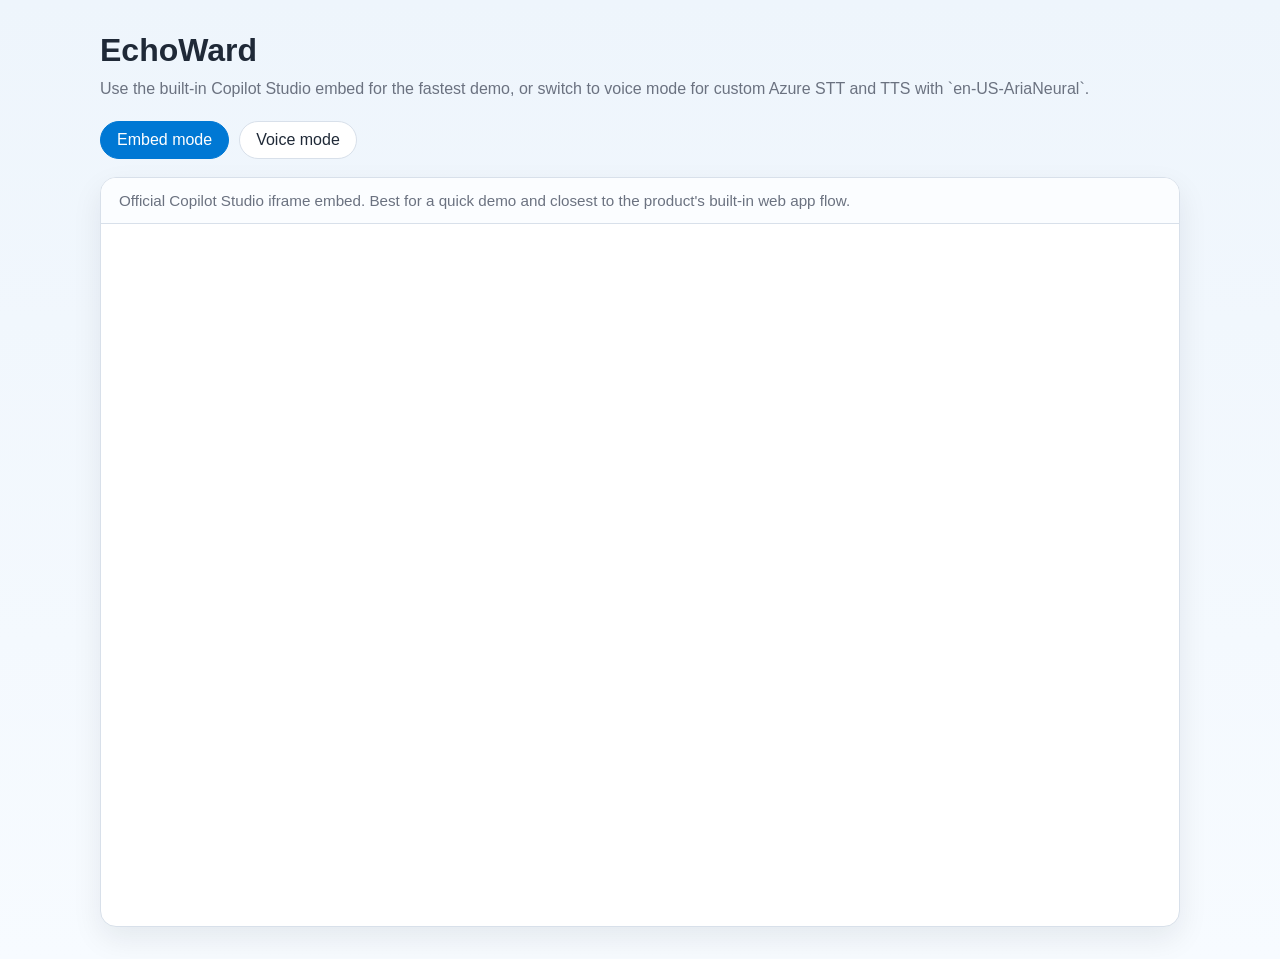
==== index.html @ d24d2cf0 "Add a voice-enabled bridge and a local host HTML interface" ====
<!DOCTYPE html>
<html lang="en">
<head>
  <meta charset="UTF-8">
  <meta name="viewport" content="width=device-width, initial-scale=1.0">
  <title>EchoWard Web App Modes</title>
  <meta name="description" content="EchoWard demo with Copilot Studio embed mode and custom voice mode.">
  <script src="https://cdn.botframework.com/botframework-webchat/latest/webchat.js"></script>
  <script src="https://aka.ms/csspeech/jsbrowserpackageraw"></script>
  <style>
    :root {
      --brand: #0078d4;
      --bg: #eef5fc;
      --panel: #ffffff;
      --text: #1f2937;
      --muted: #6b7280;
      --border: #d8e0ea;
      --warn-bg: #fff7ed;
      --warn-text: #7a2e0b;
      --ok-bg: #ecfdf3;
      --ok-text: #0f5132;
      --error-bg: #fef3f2;
      --error-text: #b42318;
    }

    * {
      box-sizing: border-box;
    }

    body {
      margin: 0;
      font-family: "Segoe UI", Arial, sans-serif;
      background: linear-gradient(180deg, var(--bg) 0%, #f7fbff 100%);
      color: var(--text);
    }

    .shell {
      max-width: 1120px;
      margin: 0 auto;
      padding: 32px 20px;
    }

    h1 {
      margin: 0 0 8px;
      font-size: 2rem;
    }

    p {
      margin: 0;
      color: var(--muted);
      line-height: 1.5;
    }

    .mode-switcher {
      display: flex;
      gap: 10px;
      margin-top: 20px;
    }

    .mode-button,
    .toolbar button {
      appearance: none;
      border: 1px solid var(--border);
      border-radius: 999px;
      background: #fff;
      color: var(--text);
      padding: 9px 16px;
      cursor: pointer;
      font: inherit;
    }

    .mode-button.active {
      background: var(--brand);
      color: #fff;
      border-color: var(--brand);
    }

    .card {
      margin-top: 18px;
      background: var(--panel);
      border: 1px solid var(--border);
      border-radius: 16px;
      overflow: hidden;
      box-shadow: 0 12px 30px rgba(15, 23, 42, 0.08);
    }

    .status {
      padding: 14px 18px;
      border-bottom: 1px solid var(--border);
      font-size: 0.95rem;
    }

    .status.ok {
      color: var(--ok-text);
      background: var(--ok-bg);
    }

    .status.warn {
      color: var(--warn-text);
      background: var(--warn-bg);
    }

    .status.error {
      color: var(--error-text);
      background: var(--error-bg);
    }

    .toolbar {
      display: flex;
      justify-content: flex-end;
      gap: 10px;
      padding: 12px 18px;
      border-bottom: 1px solid var(--border);
      background: #fbfdff;
    }

    .panel {
      display: none;
    }

    .panel.active {
      display: block;
    }

    iframe {
      display: block;
      width: 100%;
      height: 78vh;
      min-height: 620px;
      border: 0;
    }

    #webchat {
      height: 72vh;
      min-height: 540px;
    }

    .note {
      padding: 14px 18px;
      border-bottom: 1px solid var(--border);
      background: #fbfdff;
      color: var(--muted);
      font-size: 0.95rem;
    }
  </style>
</head>
<body>
  <main class="shell">
    <h1>EchoWard</h1>
    <p>
      Use the built-in Copilot Studio embed for the fastest demo, or switch to voice mode for custom
      Azure STT and TTS with `en-US-AriaNeural`.
    </p>

    <div class="mode-switcher">
      <button id="embed-mode-button" class="mode-button active" type="button">Embed mode</button>
      <button id="voice-mode-button" class="mode-button" type="button">Voice mode</button>
    </div>

    <section class="card">
      <div id="embed-panel" class="panel active">
        <div class="note">
          Official Copilot Studio iframe embed. Best for a quick demo and closest to the product's built-in web app flow.
        </div>
        <iframe
          src="https://copilotstudio.microsoft.com/environments/8f8480ad-82f6-ea21-b4e7-7f4ced9a4a4c/bots/cra2a_EchoWardOrchestratorFlow/webchat?__version__=2"
          title="EchoWard Copilot Studio Web Chat"
          allow="microphone"
        ></iframe>
      </div>

      <div id="voice-panel" class="panel">
        <div id="status" class="status warn">Voice mode is idle. Connects through Direct Line and Azure Speech.</div>
        <div class="toolbar">
          <button id="mic-button" type="button">Start listening</button>
          <button id="voice-toggle" type="button" aria-pressed="true">Voice on</button>
        </div>
        <div id="webchat" role="main" aria-label="EchoWard custom voice chat"></div>
      </div>
    </section>
  </main>

  <script>
    const iframeUrl = "https://copilotstudio.microsoft.com/environments/8f8480ad-82f6-ea21-b4e7-7f4ced9a4a4c/bots/cra2a_EchoWardOrchestratorFlow/webchat?__version__=2";
    const tokenEndpoint = "/api/copilot-token";
    const directLineDomain = "https://europe.directline.botframework.com/v3/directline";
    const speechKey = "758afc79580b488193eea71f5dd347e9";
    const speechRegion = "swedencentral";
    const speechVoice = "en-US-AriaNeural";

    const embedModeButton = document.getElementById("embed-mode-button");
    const voiceModeButton = document.getElementById("voice-mode-button");
    const embedPanel = document.getElementById("embed-panel");
    const voicePanel = document.getElementById("voice-panel");
    const statusEl = document.getElementById("status");
    const micButton = document.getElementById("mic-button");
    const voiceToggleButton = document.getElementById("voice-toggle");

    let voiceEnabled = true;
    let speechSynthesizer;
    let directLine;
    let conversationReady = false;
    let isListening = false;
    let voiceModeInitialized = false;

    function setActiveMode(mode) {
      const embedActive = mode === "embed";
      embedPanel.classList.toggle("active", embedActive);
      voicePanel.classList.toggle("active", !embedActive);
      embedModeButton.classList.toggle("active", embedActive);
      voiceModeButton.classList.toggle("active", !embedActive);

      if (!embedActive && !voiceModeInitialized) {
        startWebChat();
      }
    }

    function setStatus(message, type) {
      statusEl.textContent = message;
      statusEl.className = "status" + (type ? " " + type : "");
    }

    function describeError(error) {
      if (!error) {
        return "Unknown error.";
      }

      if (typeof error === "string") {
        return error;
      }

      if (error.message) {
        return error.message;
      }

      try {
        return JSON.stringify(error);
      } catch {
        return String(error);
      }
    }

    function updateVoiceToggleLabel() {
      voiceToggleButton.textContent = voiceEnabled ? "Voice on" : "Voice off";
      voiceToggleButton.setAttribute("aria-pressed", String(voiceEnabled));
    }

    function getSpeechSynthesizer() {
      if (!speechKey || !speechRegion) {
        return null;
      }

      if (!speechSynthesizer) {
        const speechConfig = SpeechSDK.SpeechConfig.fromSubscription(speechKey, speechRegion);
        speechConfig.speechSynthesisVoiceName = speechVoice;
        speechSynthesizer = new SpeechSDK.SpeechSynthesizer(speechConfig);
      }

      return speechSynthesizer;
    }

    function getSpeechConfig() {
      if (!speechKey || !speechRegion) {
        return null;
      }

      const speechConfig = SpeechSDK.SpeechConfig.fromSubscription(speechKey, speechRegion);
      speechConfig.speechRecognitionLanguage = "en-US";
      speechConfig.speechSynthesisVoiceName = speechVoice;
      return speechConfig;
    }

    function setMicButtonState() {
      if (!conversationReady) {
        micButton.disabled = true;
        micButton.textContent = "Chat unavailable";
        return;
      }

      if (!getSpeechConfig()) {
        micButton.disabled = true;
        micButton.textContent = "Add Speech key";
        return;
      }

      micButton.disabled = false;
      micButton.textContent = isListening ? "Listening..." : "Start listening";
    }

    async function speakText(text) {
      if (!voiceEnabled || !text) {
        return;
      }

      const synthesizer = getSpeechSynthesizer();
      if (!synthesizer) {
        return;
      }

      await new Promise((resolve, reject) => {
        synthesizer.speakTextAsync(
          text,
          () => resolve(),
          error => reject(error)
        );
      });
    }

    async function recognizeSpeechOnce() {
      if (!window.isSecureContext) {
        throw new Error("Microphone access requires HTTPS or localhost. Do not open this page with file://.");
      }

      const speechConfig = getSpeechConfig();
      if (!speechConfig) {
        throw new Error("Azure Speech key or region is missing.");
      }

      const audioConfig = SpeechSDK.AudioConfig.fromDefaultMicrophoneInput();
      const recognizer = new SpeechSDK.SpeechRecognizer(speechConfig, audioConfig);

      return await new Promise((resolve, reject) => {
        recognizer.recognizeOnceAsync(
          result => {
            recognizer.close();

            if (result.reason === SpeechSDK.ResultReason.RecognizedSpeech && result.text) {
              resolve(result.text);
              return;
            }

            if (result.reason === SpeechSDK.ResultReason.NoMatch) {
              reject(new Error("No speech was recognized."));
              return;
            }

            reject(new Error(result.errorDetails || "Speech recognition failed."));
          },
          error => {
            recognizer.close();
            reject(error);
          }
        );
      });
    }

    async function sendUserMessage(text) {
      if (!directLine) {
        throw new Error("Direct Line connection is not ready.");
      }

      await new Promise((resolve, reject) => {
        directLine.postActivity({
          type: "message",
          from: { id: "user", role: "user" },
          text
        }).subscribe({
          next: () => resolve(),
          error: reject
        });
      });
    }

    async function startListening() {
      if (isListening || !conversationReady) {
        return;
      }

      isListening = true;
      setMicButtonState();
      setStatus("Listening for your voice...", "ok");

      try {
        const transcript = await recognizeSpeechOnce();
        setStatus('Heard: "' + transcript + '"', "ok");
        await sendUserMessage(transcript);
      } catch (error) {
        console.error(error);
        setStatus("Speech input failed: " + describeError(error), "error");
      } finally {
        isListening = false;
        setMicButtonState();
      }
    }

    async function fetchDirectLineToken() {
      const response = await fetch(tokenEndpoint);

      let payload;
      try {
        payload = await response.json();
      } catch {
        payload = null;
      }

      if (!response.ok) {
        const details = payload && (payload.details || payload.error);
        throw new Error(
          "Token endpoint returned " + response.status + (details ? ": " + details : "")
        );
      }

      if (!payload.token) {
        throw new Error("Token response did not include a Direct Line token.");
      }

      return payload.token;
    }

    async function startWebChat() {
      voiceModeInitialized = true;
      setStatus("Connecting to Copilot Studio...", "warn");

      try {
        const token = await fetchDirectLineToken();
        directLine = window.WebChat.createDirectLine({
          token,
          domain: directLineDomain
        });

        directLine.connectionStatus$.subscribe(status => {
          const labels = {
            0: "Uninitialized",
            1: "Connecting",
            2: "Online",
            3: "ExpiredToken",
            4: "FailedToConnect",
            5: "Ended"
          };

          if (status === 1) {
            setStatus("Connecting to Copilot Studio...", "warn");
            return;
          }

          if (status === 2) {
            setStatus("Connected. You can now test the Copilot Studio agent.", "ok");
            return;
          }

          if (status === 3) {
            setStatus("Copilot Studio connection expired the Direct Line token. Refresh the page to request a new one.", "error");
            return;
          }

          if (status === 4) {
            setStatus("Copilot Studio failed to connect. Check publish status, authentication mode, and web channel security.", "error");
            return;
          }

          if (status === 5) {
            setStatus("Copilot Studio connection ended.", "warn");
            return;
          }

          setStatus("Copilot Studio connection status: " + (labels[status] || "Unknown"), "warn");
        });

        directLine.activity$.subscribe(async activity => {
          if (activity.type !== "message" || !activity.text) {
            return;
          }

          if (activity.from && activity.from.role === "user") {
            return;
          }

          try {
            await speakText(activity.text);
          } catch (error) {
            console.error(error);
            setStatus("Chat connected, but Azure voice playback failed: " + describeError(error), "error");
          }
        });

        window.WebChat.renderWebChat(
          {
            directLine,
            styleOptions: {
              accent: "#0078d4",
              botAvatarInitials: "EW",
              userAvatarInitials: "You",
              bubbleBorderRadius: 14,
              hideUploadButton: true
            }
          },
          document.getElementById("webchat")
        );

        conversationReady = true;
        setMicButtonState();
        setStatus("Connected. You can now test the Copilot Studio agent.", "ok");
      } catch (error) {
        console.error(error);
        conversationReady = false;
        setMicButtonState();
        setStatus("Connection failed: " + describeError(error), "error");
      }
    }

    embedModeButton.addEventListener("click", () => setActiveMode("embed"));
    voiceModeButton.addEventListener("click", () => setActiveMode("voice"));
    voiceToggleButton.addEventListener("click", () => {
      voiceEnabled = !voiceEnabled;
      updateVoiceToggleLabel();
    });
    micButton.addEventListener("click", () => {
      startListening();
    });

    updateVoiceToggleLabel();
    setMicButtonState();
    setActiveMode("embed");
  </script>
</body>
</html>
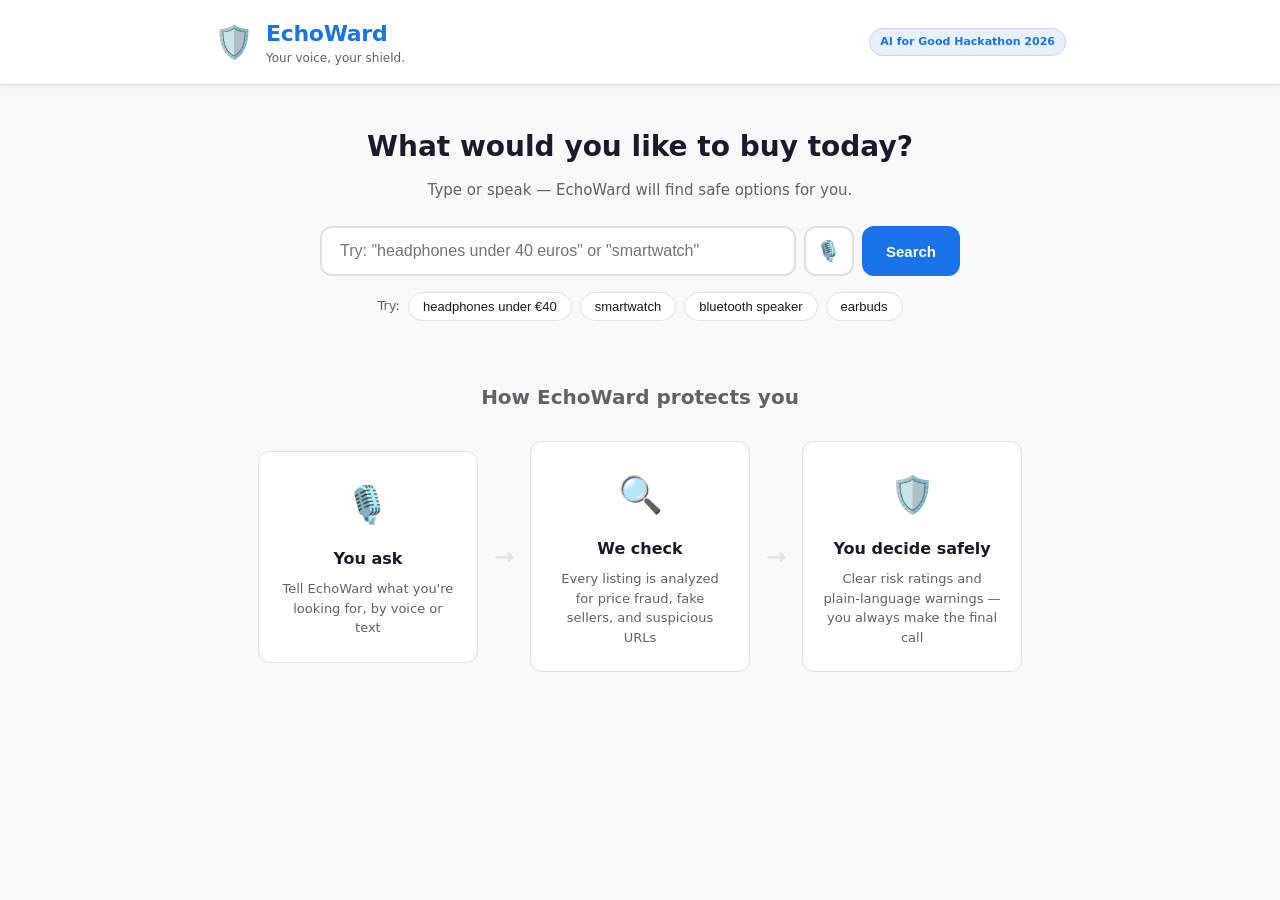
==== commit d4e56e77: "Sync all changes from echoward-ai-agent 2 - Add new files: index.html, backend/token_bridge.py - Upd" ====
--- a/index.html
+++ b/index.html
@@ -1,516 +1,132 @@
-<!DOCTYPE html>
-<html lang="en">
-<head>
-  <meta charset="UTF-8">
-  <meta name="viewport" content="width=device-width, initial-scale=1.0">
-  <title>EchoWard Web App Modes</title>
-  <meta name="description" content="EchoWard demo with Copilot Studio embed mode and custom voice mode.">
-  <script src="https://cdn.botframework.com/botframework-webchat/latest/webchat.js"></script>
-  <script src="https://aka.ms/csspeech/jsbrowserpackageraw"></script>
-  <style>
-    :root {
-      --brand: #0078d4;
-      --bg: #eef5fc;
-      --panel: #ffffff;
-      --text: #1f2937;
-      --muted: #6b7280;
-      --border: #d8e0ea;
-      --warn-bg: #fff7ed;
-      --warn-text: #7a2e0b;
-      --ok-bg: #ecfdf3;
-      --ok-text: #0f5132;
-      --error-bg: #fef3f2;
-      --error-text: #b42318;
-    }
-
-    * {
-      box-sizing: border-box;
-    }
-
-    body {
-      margin: 0;
-      font-family: "Segoe UI", Arial, sans-serif;
-      background: linear-gradient(180deg, var(--bg) 0%, #f7fbff 100%);
-      color: var(--text);
-    }
-
-    .shell {
-      max-width: 1120px;
-      margin: 0 auto;
-      padding: 32px 20px;
-    }
-
-    h1 {
-      margin: 0 0 8px;
-      font-size: 2rem;
-    }
-
-    p {
-      margin: 0;
-      color: var(--muted);
-      line-height: 1.5;
-    }
-
-    .mode-switcher {
-      display: flex;
-      gap: 10px;
-      margin-top: 20px;
-    }
-
-    .mode-button,
-    .toolbar button {
-      appearance: none;
-      border: 1px solid var(--border);
-      border-radius: 999px;
-      background: #fff;
-      color: var(--text);
-      padding: 9px 16px;
-      cursor: pointer;
-      font: inherit;
-    }
-
-    .mode-button.active {
-      background: var(--brand);
-      color: #fff;
-      border-color: var(--brand);
-    }
-
-    .card {
-      margin-top: 18px;
-      background: var(--panel);
-      border: 1px solid var(--border);
-      border-radius: 16px;
-      overflow: hidden;
-      box-shadow: 0 12px 30px rgba(15, 23, 42, 0.08);
-    }
-
-    .status {
-      padding: 14px 18px;
-      border-bottom: 1px solid var(--border);
-      font-size: 0.95rem;
-    }
-
-    .status.ok {
-      color: var(--ok-text);
-      background: var(--ok-bg);
-    }
-
-    .status.warn {
-      color: var(--warn-text);
-      background: var(--warn-bg);
-    }
-
-    .status.error {
-      color: var(--error-text);
-      background: var(--error-bg);
-    }
-
-    .toolbar {
-      display: flex;
-      justify-content: flex-end;
-      gap: 10px;
-      padding: 12px 18px;
-      border-bottom: 1px solid var(--border);
-      background: #fbfdff;
-    }
-
-    .panel {
-      display: none;
-    }
-
-    .panel.active {
-      display: block;
-    }
-
-    iframe {
-      display: block;
-      width: 100%;
-      height: 78vh;
-      min-height: 620px;
-      border: 0;
-    }
-
-    #webchat {
-      height: 72vh;
-      min-height: 540px;
-    }
-
-    .note {
-      padding: 14px 18px;
-      border-bottom: 1px solid var(--border);
-      background: #fbfdff;
-      color: var(--muted);
-      font-size: 0.95rem;
-    }
-  </style>
-</head>
-<body>
-  <main class="shell">
-    <h1>EchoWard</h1>
-    <p>
-      Use the built-in Copilot Studio embed for the fastest demo, or switch to voice mode for custom
-      Azure STT and TTS with `en-US-AriaNeural`.
-    </p>
-
-    <div class="mode-switcher">
-      <button id="embed-mode-button" class="mode-button active" type="button">Embed mode</button>
-      <button id="voice-mode-button" class="mode-button" type="button">Voice mode</button>
-    </div>
-
-    <section class="card">
-      <div id="embed-panel" class="panel active">
-        <div class="note">
-          Official Copilot Studio iframe embed. Best for a quick demo and closest to the product's built-in web app flow.
-        </div>
-        <iframe
-          src="https://copilotstudio.microsoft.com/environments/8f8480ad-82f6-ea21-b4e7-7f4ced9a4a4c/bots/cra2a_EchoWardOrchestratorFlow/webchat?__version__=2"
-          title="EchoWard Copilot Studio Web Chat"
-          allow="microphone"
-        ></iframe>
-      </div>
-
-      <div id="voice-panel" class="panel">
-        <div id="status" class="status warn">Voice mode is idle. Connects through Direct Line and Azure Speech.</div>
-        <div class="toolbar">
-          <button id="mic-button" type="button">Start listening</button>
-          <button id="voice-toggle" type="button" aria-pressed="true">Voice on</button>
-        </div>
-        <div id="webchat" role="main" aria-label="EchoWard custom voice chat"></div>
-      </div>
-    </section>
-  </main>
-
-  <script>
-    const iframeUrl = "https://copilotstudio.microsoft.com/environments/8f8480ad-82f6-ea21-b4e7-7f4ced9a4a4c/bots/cra2a_EchoWardOrchestratorFlow/webchat?__version__=2";
-    const tokenEndpoint = "/api/copilot-token";
-    const directLineDomain = "https://europe.directline.botframework.com/v3/directline";
-    const speechKey = "758afc79580b488193eea71f5dd347e9";
-    const speechRegion = "swedencentral";
-    const speechVoice = "en-US-AriaNeural";
-
-    const embedModeButton = document.getElementById("embed-mode-button");
-    const voiceModeButton = document.getElementById("voice-mode-button");
-    const embedPanel = document.getElementById("embed-panel");
-    const voicePanel = document.getElementById("voice-panel");
-    const statusEl = document.getElementById("status");
-    const micButton = document.getElementById("mic-button");
-    const voiceToggleButton = document.getElementById("voice-toggle");
-
-    let voiceEnabled = true;
-    let speechSynthesizer;
-    let directLine;
-    let conversationReady = false;
-    let isListening = false;
-    let voiceModeInitialized = false;
-
-    function setActiveMode(mode) {
-      const embedActive = mode === "embed";
-      embedPanel.classList.toggle("active", embedActive);
-      voicePanel.classList.toggle("active", !embedActive);
-      embedModeButton.classList.toggle("active", embedActive);
-      voiceModeButton.classList.toggle("active", !embedActive);
-
-      if (!embedActive && !voiceModeInitialized) {
-        startWebChat();
-      }
-    }
-
-    function setStatus(message, type) {
-      statusEl.textContent = message;
-      statusEl.className = "status" + (type ? " " + type : "");
-    }
-
-    function describeError(error) {
-      if (!error) {
-        return "Unknown error.";
-      }
-
-      if (typeof error === "string") {
-        return error;
-      }
-
-      if (error.message) {
-        return error.message;
-      }
-
-      try {
-        return JSON.stringify(error);
-      } catch {
-        return String(error);
-      }
-    }
-
-    function updateVoiceToggleLabel() {
-      voiceToggleButton.textContent = voiceEnabled ? "Voice on" : "Voice off";
-      voiceToggleButton.setAttribute("aria-pressed", String(voiceEnabled));
-    }
-
-    function getSpeechSynthesizer() {
-      if (!speechKey || !speechRegion) {
-        return null;
-      }
-
-      if (!speechSynthesizer) {
-        const speechConfig = SpeechSDK.SpeechConfig.fromSubscription(speechKey, speechRegion);
-        speechConfig.speechSynthesisVoiceName = speechVoice;
-        speechSynthesizer = new SpeechSDK.SpeechSynthesizer(speechConfig);
-      }
-
-      return speechSynthesizer;
-    }
-
-    function getSpeechConfig() {
-      if (!speechKey || !speechRegion) {
-        return null;
-      }
-
-      const speechConfig = SpeechSDK.SpeechConfig.fromSubscription(speechKey, speechRegion);
-      speechConfig.speechRecognitionLanguage = "en-US";
-      speechConfig.speechSynthesisVoiceName = speechVoice;
-      return speechConfig;
-    }
-
-    function setMicButtonState() {
-      if (!conversationReady) {
-        micButton.disabled = true;
-        micButton.textContent = "Chat unavailable";
-        return;
-      }
-
-      if (!getSpeechConfig()) {
-        micButton.disabled = true;
-        micButton.textContent = "Add Speech key";
-        return;
-      }
-
-      micButton.disabled = false;
-      micButton.textContent = isListening ? "Listening..." : "Start listening";
-    }
-
-    async function speakText(text) {
-      if (!voiceEnabled || !text) {
-        return;
-      }
-
-      const synthesizer = getSpeechSynthesizer();
-      if (!synthesizer) {
-        return;
-      }
-
-      await new Promise((resolve, reject) => {
-        synthesizer.speakTextAsync(
-          text,
-          () => resolve(),
-          error => reject(error)
-        );
-      });
-    }
-
-    async function recognizeSpeechOnce() {
-      if (!window.isSecureContext) {
-        throw new Error("Microphone access requires HTTPS or localhost. Do not open this page with file://.");
-      }
-
-      const speechConfig = getSpeechConfig();
-      if (!speechConfig) {
-        throw new Error("Azure Speech key or region is missing.");
-      }
-
-      const audioConfig = SpeechSDK.AudioConfig.fromDefaultMicrophoneInput();
-      const recognizer = new SpeechSDK.SpeechRecognizer(speechConfig, audioConfig);
-
-      return await new Promise((resolve, reject) => {
-        recognizer.recognizeOnceAsync(
-          result => {
-            recognizer.close();
-
-            if (result.reason === SpeechSDK.ResultReason.RecognizedSpeech && result.text) {
-              resolve(result.text);
-              return;
-            }
-
-            if (result.reason === SpeechSDK.ResultReason.NoMatch) {
-              reject(new Error("No speech was recognized."));
-              return;
-            }
-
-            reject(new Error(result.errorDetails || "Speech recognition failed."));
-          },
-          error => {
-            recognizer.close();
-            reject(error);
-          }
-        );
-      });
-    }
-
-    async function sendUserMessage(text) {
-      if (!directLine) {
-        throw new Error("Direct Line connection is not ready.");
-      }
-
-      await new Promise((resolve, reject) => {
-        directLine.postActivity({
-          type: "message",
-          from: { id: "user", role: "user" },
-          text
-        }).subscribe({
-          next: () => resolve(),
-          error: reject
-        });
-      });
-    }
-
-    async function startListening() {
-      if (isListening || !conversationReady) {
-        return;
-      }
-
-      isListening = true;
-      setMicButtonState();
-      setStatus("Listening for your voice...", "ok");
-
-      try {
-        const transcript = await recognizeSpeechOnce();
-        setStatus('Heard: "' + transcript + '"', "ok");
-        await sendUserMessage(transcript);
-      } catch (error) {
-        console.error(error);
-        setStatus("Speech input failed: " + describeError(error), "error");
-      } finally {
-        isListening = false;
-        setMicButtonState();
-      }
-    }
-
-    async function fetchDirectLineToken() {
-      const response = await fetch(tokenEndpoint);
-
-      let payload;
-      try {
-        payload = await response.json();
-      } catch {
-        payload = null;
-      }
-
-      if (!response.ok) {
-        const details = payload && (payload.details || payload.error);
-        throw new Error(
-          "Token endpoint returned " + response.status + (details ? ": " + details : "")
-        );
-      }
-
-      if (!payload.token) {
-        throw new Error("Token response did not include a Direct Line token.");
-      }
-
-      return payload.token;
-    }
-
-    async function startWebChat() {
-      voiceModeInitialized = true;
-      setStatus("Connecting to Copilot Studio...", "warn");
-
-      try {
-        const token = await fetchDirectLineToken();
-        directLine = window.WebChat.createDirectLine({
-          token,
-          domain: directLineDomain
-        });
-
-        directLine.connectionStatus$.subscribe(status => {
-          const labels = {
-            0: "Uninitialized",
-            1: "Connecting",
-            2: "Online",
-            3: "ExpiredToken",
-            4: "FailedToConnect",
-            5: "Ended"
-          };
-
-          if (status === 1) {
-            setStatus("Connecting to Copilot Studio...", "warn");
-            return;
-          }
-
-          if (status === 2) {
-            setStatus("Connected. You can now test the Copilot Studio agent.", "ok");
-            return;
-          }
-
-          if (status === 3) {
-            setStatus("Copilot Studio connection expired the Direct Line token. Refresh the page to request a new one.", "error");
-            return;
-          }
-
-          if (status === 4) {
-            setStatus("Copilot Studio failed to connect. Check publish status, authentication mode, and web channel security.", "error");
-            return;
-          }
-
-          if (status === 5) {
-            setStatus("Copilot Studio connection ended.", "warn");
-            return;
-          }
-
-          setStatus("Copilot Studio connection status: " + (labels[status] || "Unknown"), "warn");
-        });
-
-        directLine.activity$.subscribe(async activity => {
-          if (activity.type !== "message" || !activity.text) {
-            return;
-          }
-
-          if (activity.from && activity.from.role === "user") {
-            return;
-          }
-
-          try {
-            await speakText(activity.text);
-          } catch (error) {
-            console.error(error);
-            setStatus("Chat connected, but Azure voice playback failed: " + describeError(error), "error");
-          }
-        });
-
-        window.WebChat.renderWebChat(
-          {
-            directLine,
-            styleOptions: {
-              accent: "#0078d4",
-              botAvatarInitials: "EW",
-              userAvatarInitials: "You",
-              bubbleBorderRadius: 14,
-              hideUploadButton: true
-            }
-          },
-          document.getElementById("webchat")
-        );
-
-        conversationReady = true;
-        setMicButtonState();
-        setStatus("Connected. You can now test the Copilot Studio agent.", "ok");
-      } catch (error) {
-        console.error(error);
-        conversationReady = false;
-        setMicButtonState();
-        setStatus("Connection failed: " + describeError(error), "error");
-      }
-    }
-
-    embedModeButton.addEventListener("click", () => setActiveMode("embed"));
-    voiceModeButton.addEventListener("click", () => setActiveMode("voice"));
-    voiceToggleButton.addEventListener("click", () => {
-      voiceEnabled = !voiceEnabled;
-      updateVoiceToggleLabel();
-    });
-    micButton.addEventListener("click", () => {
-      startListening();
-    });
-
-    updateVoiceToggleLabel();
-    setMicButtonState();
-    setActiveMode("embed");
-  </script>
-</body>
-</html>
+<!DOCTYPE html>
+<html lang="en">
+<head>
+  <meta charset="UTF-8" />
+  <meta name="viewport" content="width=device-width, initial-scale=1.0" />
+  <title>EchoWard — Your voice, your shield.</title>
+  <link rel="stylesheet" href="style.css" />
+</head>
+<body>
+
+  <!-- Header -->
+  <header>
+    <div class="header-inner">
+      <div class="logo">
+        <span class="logo-icon">🛡️</span>
+        <div>
+          <h1>EchoWard</h1>
+          <p class="tagline">Your voice, your shield.</p>
+        </div>
+      </div>
+      <div class="header-badge">AI for Good Hackathon 2026</div>
+    </div>
+  </header>
+
+  <!-- Main -->
+  <main>
+
+    <!-- Search Section -->
+    <section class="search-section">
+      <h2>What would you like to buy today?</h2>
+      <p class="search-hint">Type or speak — EchoWard will find safe options for you.</p>
+
+      <div class="search-bar">
+        <input
+          type="text"
+          id="searchInput"
+          placeholder='Try: "headphones under 40 euros" or "smartwatch"'
+          autocomplete="off"
+        />
+        <button id="voiceBtn" class="voice-btn" title="Speak">🎙️</button>
+        <button id="searchBtn" class="search-btn">Search</button>
+      </div>
+
+      <!-- Voice status indicator -->
+      <div id="voiceStatus" class="voice-status hidden">
+        <span class="pulse-dot"></span>
+        <span>Listening... speak now</span>
+      </div>
+
+      <!-- Quick suggestions -->
+      <div class="suggestions">
+        <span class="suggestion-label">Try:</span>
+        <button class="chip" data-query="headphones under 40 euros">headphones under €40</button>
+        <button class="chip" data-query="smartwatch">smartwatch</button>
+        <button class="chip" data-query="bluetooth speaker">bluetooth speaker</button>
+        <button class="chip" data-query="earbuds">earbuds</button>
+      </div>
+    </section>
+
+    <!-- EchoWard Status Bar -->
+    <div id="statusBar" class="status-bar hidden">
+      <span class="status-icon">🔍</span>
+      <span id="statusText">Searching and checking safety...</span>
+    </div>
+
+    <!-- Results Section -->
+    <section id="resultsSection" class="results-section hidden">
+
+      <!-- Recommendation Banner -->
+      <div id="recommendationBanner" class="recommendation-banner hidden">
+        <div class="rec-icon">✅</div>
+        <div class="rec-text">
+          <strong>EchoWard Recommends</strong>
+          <span id="recommendedProduct"></span>
+        </div>
+      </div>
+
+      <!-- Results Grid -->
+      <div id="resultsGrid" class="results-grid"></div>
+
+    </section>
+
+    <!-- How It Works -->
+    <section class="how-it-works">
+      <h3>How EchoWard protects you</h3>
+      <div class="steps">
+        <div class="step">
+          <div class="step-icon">🎙️</div>
+          <h4>You ask</h4>
+          <p>Tell EchoWard what you're looking for, by voice or text</p>
+        </div>
+        <div class="step-arrow">→</div>
+        <div class="step">
+          <div class="step-icon">🔍</div>
+          <h4>We check</h4>
+          <p>Every listing is analyzed for price fraud, fake sellers, and suspicious URLs</p>
+        </div>
+        <div class="step-arrow">→</div>
+        <div class="step">
+          <div class="step-icon">🛡️</div>
+          <h4>You decide safely</h4>
+          <p>Clear risk ratings and plain-language warnings — you always make the final call</p>
+        </div>
+      </div>
+    </section>
+
+  </main>
+
+  <!-- Warning Modal -->
+  <div id="warningModal" class="modal-overlay hidden">
+    <div class="modal">
+      <div class="modal-icon">⚠️</div>
+      <h2 id="modalTitle">High Risk Detected</h2>
+      <div id="modalRiskBadge" class="risk-badge risk-critical">CRITICAL RISK</div>
+      <p id="modalProductName" class="modal-product-name"></p>
+      <div id="modalReasons" class="modal-reasons"></div>
+      <p class="modal-question">Do you still want to proceed with this purchase?</p>
+      <div class="modal-actions">
+        <button id="modalNo" class="btn-safe">No, go back to safe options</button>
+        <button id="modalYes" class="btn-danger">Yes, proceed anyway</button>
+      </div>
+    </div>
+  </div>
+
+  <!-- Safe Proceed Toast -->
+  <div id="safeToast" class="toast hidden">
+    ✅ Great choice! Proceeding to checkout...
+  </div>
+
+  <script src="app.js"></script>
+</body>
+</html>
--- a/style.css
+++ b/style.css
@@ -0,0 +1,707 @@
+/* =============================================
+   EchoWard — Demo UI Styles
+   ============================================= */
+
+:root {
+  --primary: #1a73e8;
+  --primary-dark: #1557b0;
+  --success: #2e7d32;
+  --success-light: #e8f5e9;
+  --warning: #f57f17;
+  --warning-light: #fff8e1;
+  --danger: #c62828;
+  --danger-light: #ffebee;
+  --medium: #e65100;
+  --medium-light: #fff3e0;
+  --text: #1a1a2e;
+  --text-secondary: #5f6368;
+  --bg: #f8f9fa;
+  --white: #ffffff;
+  --border: #e0e0e0;
+  --shadow: 0 2px 12px rgba(0,0,0,0.10);
+  --shadow-lg: 0 8px 32px rgba(0,0,0,0.14);
+  --radius: 12px;
+  --radius-sm: 8px;
+}
+
+* {
+  box-sizing: border-box;
+  margin: 0;
+  padding: 0;
+}
+
+body {
+  font-family: 'Segoe UI', system-ui, -apple-system, sans-serif;
+  background: var(--bg);
+  color: var(--text);
+  line-height: 1.6;
+  min-height: 100vh;
+}
+
+/* =============================================
+   Header
+   ============================================= */
+
+header {
+  background: var(--white);
+  border-bottom: 1px solid var(--border);
+  padding: 16px 0;
+  position: sticky;
+  top: 0;
+  z-index: 100;
+  box-shadow: 0 1px 6px rgba(0,0,0,0.08);
+}
+
+.header-inner {
+  max-width: 900px;
+  margin: 0 auto;
+  padding: 0 24px;
+  display: flex;
+  align-items: center;
+  justify-content: space-between;
+}
+
+.logo {
+  display: flex;
+  align-items: center;
+  gap: 12px;
+}
+
+.logo-icon {
+  font-size: 32px;
+}
+
+.logo h1 {
+  font-size: 22px;
+  font-weight: 700;
+  color: var(--primary);
+  letter-spacing: -0.3px;
+}
+
+.tagline {
+  font-size: 12px;
+  color: var(--text-secondary);
+  margin-top: -2px;
+}
+
+.header-badge {
+  font-size: 11px;
+  font-weight: 600;
+  color: var(--primary);
+  background: #e8f0fe;
+  padding: 4px 10px;
+  border-radius: 20px;
+  border: 1px solid #c5d4f5;
+}
+
+/* =============================================
+   Main Layout
+   ============================================= */
+
+main {
+  max-width: 900px;
+  margin: 0 auto;
+  padding: 40px 24px 80px;
+}
+
+/* =============================================
+   Search Section
+   ============================================= */
+
+.search-section {
+  text-align: center;
+  margin-bottom: 32px;
+}
+
+.search-section h2 {
+  font-size: 28px;
+  font-weight: 700;
+  color: var(--text);
+  margin-bottom: 8px;
+}
+
+.search-hint {
+  color: var(--text-secondary);
+  font-size: 15px;
+  margin-bottom: 24px;
+}
+
+.search-bar {
+  display: flex;
+  gap: 8px;
+  max-width: 640px;
+  margin: 0 auto 16px;
+}
+
+.search-bar input {
+  flex: 1;
+  padding: 14px 18px;
+  font-size: 16px;
+  border: 2px solid var(--border);
+  border-radius: var(--radius);
+  outline: none;
+  transition: border-color 0.2s;
+  background: var(--white);
+}
+
+.search-bar input:focus {
+  border-color: var(--primary);
+}
+
+.voice-btn {
+  width: 50px;
+  height: 50px;
+  border: 2px solid var(--border);
+  border-radius: var(--radius);
+  background: var(--white);
+  font-size: 20px;
+  cursor: pointer;
+  transition: all 0.2s;
+  display: flex;
+  align-items: center;
+  justify-content: center;
+  flex-shrink: 0;
+}
+
+.voice-btn:hover {
+  border-color: var(--primary);
+  background: #e8f0fe;
+}
+
+.voice-btn.listening {
+  border-color: var(--danger);
+  background: var(--danger-light);
+  animation: pulse-border 1s infinite;
+}
+
+.search-btn {
+  padding: 14px 24px;
+  background: var(--primary);
+  color: var(--white);
+  border: none;
+  border-radius: var(--radius);
+  font-size: 15px;
+  font-weight: 600;
+  cursor: pointer;
+  transition: background 0.2s;
+  white-space: nowrap;
+}
+
+.search-btn:hover {
+  background: var(--primary-dark);
+}
+
+/* Voice status */
+.voice-status {
+  display: flex;
+  align-items: center;
+  justify-content: center;
+  gap: 8px;
+  color: var(--danger);
+  font-size: 14px;
+  font-weight: 500;
+  margin-bottom: 12px;
+}
+
+.pulse-dot {
+  width: 10px;
+  height: 10px;
+  background: var(--danger);
+  border-radius: 50%;
+  animation: pulse 1s infinite;
+}
+
+/* Suggestions */
+.suggestions {
+  display: flex;
+  align-items: center;
+  justify-content: center;
+  flex-wrap: wrap;
+  gap: 8px;
+  margin-top: 8px;
+}
+
+.suggestion-label {
+  font-size: 13px;
+  color: var(--text-secondary);
+}
+
+.chip {
+  padding: 6px 14px;
+  background: var(--white);
+  border: 1px solid var(--border);
+  border-radius: 20px;
+  font-size: 13px;
+  cursor: pointer;
+  transition: all 0.2s;
+  color: var(--text);
+}
+
+.chip:hover {
+  border-color: var(--primary);
+  color: var(--primary);
+  background: #e8f0fe;
+}
+
+/* =============================================
+   Status Bar
+   ============================================= */
+
+.status-bar {
+  display: flex;
+  align-items: center;
+  gap: 10px;
+  background: var(--white);
+  border: 1px solid var(--border);
+  border-radius: var(--radius);
+  padding: 14px 20px;
+  margin-bottom: 24px;
+  font-size: 14px;
+  color: var(--text-secondary);
+}
+
+.status-icon {
+  font-size: 18px;
+  animation: spin 1.5s linear infinite;
+}
+
+/* =============================================
+   Recommendation Banner
+   ============================================= */
+
+.recommendation-banner {
+  display: flex;
+  align-items: center;
+  gap: 14px;
+  background: var(--success-light);
+  border: 2px solid var(--success);
+  border-radius: var(--radius);
+  padding: 16px 20px;
+  margin-bottom: 20px;
+}
+
+.rec-icon {
+  font-size: 24px;
+  flex-shrink: 0;
+}
+
+.rec-text {
+  font-size: 15px;
+}
+
+.rec-text strong {
+  color: var(--success);
+  display: block;
+  font-size: 12px;
+  text-transform: uppercase;
+  letter-spacing: 0.5px;
+  margin-bottom: 2px;
+}
+
+/* =============================================
+   Results Grid
+   ============================================= */
+
+.results-grid {
+  display: grid;
+  grid-template-columns: repeat(auto-fill, minmax(270px, 1fr));
+  gap: 16px;
+}
+
+/* Product Card */
+.product-card {
+  background: var(--white);
+  border: 2px solid var(--border);
+  border-radius: var(--radius);
+  overflow: hidden;
+  transition: transform 0.2s, box-shadow 0.2s;
+  position: relative;
+  cursor: pointer;
+}
+
+.product-card:hover {
+  transform: translateY(-2px);
+  box-shadow: var(--shadow-lg);
+}
+
+.product-card.risk-low { border-color: var(--success); }
+.product-card.risk-medium { border-color: var(--warning); }
+.product-card.risk-high { border-color: var(--medium); }
+.product-card.risk-critical { border-color: var(--danger); }
+
+.product-card.risk-critical {
+  opacity: 0.85;
+}
+
+.product-image {
+  width: 100%;
+  height: 180px;
+  object-fit: cover;
+  display: block;
+  background: #f5f5f5;
+}
+
+.product-body {
+  padding: 16px;
+}
+
+.product-name {
+  font-size: 15px;
+  font-weight: 600;
+  margin-bottom: 6px;
+  color: var(--text);
+  line-height: 1.4;
+}
+
+.product-price {
+  font-size: 22px;
+  font-weight: 700;
+  color: var(--text);
+  margin-bottom: 4px;
+}
+
+.product-market-price {
+  font-size: 12px;
+  color: var(--text-secondary);
+  margin-bottom: 12px;
+}
+
+.product-seller {
+  font-size: 12px;
+  color: var(--text-secondary);
+  margin-bottom: 12px;
+  display: flex;
+  align-items: center;
+  gap: 4px;
+}
+
+/* Risk Badge */
+.risk-badge {
+  display: inline-block;
+  padding: 4px 10px;
+  border-radius: 20px;
+  font-size: 11px;
+  font-weight: 700;
+  text-transform: uppercase;
+  letter-spacing: 0.5px;
+  margin-bottom: 10px;
+}
+
+.risk-badge.risk-low {
+  background: var(--success-light);
+  color: var(--success);
+}
+
+.risk-badge.risk-medium {
+  background: var(--warning-light);
+  color: var(--warning);
+}
+
+.risk-badge.risk-high {
+  background: var(--medium-light);
+  color: var(--medium);
+}
+
+.risk-badge.risk-critical {
+  background: var(--danger-light);
+  color: var(--danger);
+}
+
+.risk-reasons {
+  font-size: 12px;
+  color: var(--text-secondary);
+  margin-bottom: 14px;
+  line-height: 1.5;
+}
+
+.risk-reason-item {
+  display: flex;
+  gap: 6px;
+  margin-bottom: 4px;
+}
+
+.risk-reason-item::before {
+  content: "⚠️";
+  flex-shrink: 0;
+}
+
+.product-card.risk-low .risk-reason-item::before { content: "✅"; }
+
+.card-action {
+  width: 100%;
+  padding: 10px;
+  border: none;
+  border-radius: var(--radius-sm);
+  font-size: 14px;
+  font-weight: 600;
+  cursor: pointer;
+  transition: background 0.2s;
+}
+
+.card-action.safe {
+  background: var(--success);
+  color: var(--white);
+}
+
+.card-action.safe:hover { background: #1b5e20; }
+
+.card-action.risky {
+  background: var(--danger-light);
+  color: var(--danger);
+  border: 1px solid var(--danger);
+}
+
+.card-action.risky:hover { background: #ffcdd2; }
+
+/* Scam stamp overlay */
+.scam-stamp {
+  position: absolute;
+  top: 12px;
+  right: 12px;
+  background: var(--danger);
+  color: white;
+  font-size: 10px;
+  font-weight: 800;
+  padding: 4px 8px;
+  border-radius: 4px;
+  text-transform: uppercase;
+  letter-spacing: 1px;
+  transform: rotate(3deg);
+}
+
+/* Recommended badge */
+.recommended-stamp {
+  position: absolute;
+  top: 12px;
+  left: 12px;
+  background: var(--success);
+  color: white;
+  font-size: 10px;
+  font-weight: 800;
+  padding: 4px 8px;
+  border-radius: 4px;
+  text-transform: uppercase;
+  letter-spacing: 0.5px;
+}
+
+/* =============================================
+   How It Works
+   ============================================= */
+
+.how-it-works {
+  margin-top: 60px;
+  text-align: center;
+}
+
+.how-it-works h3 {
+  font-size: 20px;
+  font-weight: 700;
+  margin-bottom: 28px;
+  color: var(--text-secondary);
+}
+
+.steps {
+  display: flex;
+  align-items: center;
+  justify-content: center;
+  gap: 16px;
+  flex-wrap: wrap;
+}
+
+.step {
+  background: var(--white);
+  border: 1px solid var(--border);
+  border-radius: var(--radius);
+  padding: 24px 20px;
+  max-width: 220px;
+  text-align: center;
+}
+
+.step-icon {
+  font-size: 36px;
+  margin-bottom: 12px;
+}
+
+.step h4 {
+  font-size: 16px;
+  font-weight: 700;
+  margin-bottom: 8px;
+}
+
+.step p {
+  font-size: 13px;
+  color: var(--text-secondary);
+  line-height: 1.5;
+}
+
+.step-arrow {
+  font-size: 24px;
+  color: var(--border);
+  font-weight: 300;
+}
+
+/* =============================================
+   Warning Modal
+   ============================================= */
+
+.modal-overlay {
+  position: fixed;
+  inset: 0;
+  background: rgba(0,0,0,0.55);
+  display: flex;
+  align-items: center;
+  justify-content: center;
+  z-index: 1000;
+  padding: 24px;
+}
+
+.modal {
+  background: var(--white);
+  border-radius: 16px;
+  padding: 36px 32px;
+  max-width: 480px;
+  width: 100%;
+  text-align: center;
+  box-shadow: var(--shadow-lg);
+  animation: slide-up 0.25s ease;
+}
+
+.modal-icon {
+  font-size: 48px;
+  margin-bottom: 12px;
+}
+
+.modal h2 {
+  font-size: 22px;
+  font-weight: 700;
+  margin-bottom: 12px;
+  color: var(--danger);
+}
+
+.modal-product-name {
+  font-size: 15px;
+  color: var(--text-secondary);
+  margin: 12px 0;
+}
+
+.modal-reasons {
+  background: var(--danger-light);
+  border-radius: var(--radius-sm);
+  padding: 16px;
+  margin: 16px 0;
+  text-align: left;
+}
+
+.modal-reason {
+  font-size: 14px;
+  color: var(--danger);
+  display: flex;
+  gap: 8px;
+  margin-bottom: 8px;
+  line-height: 1.5;
+}
+
+.modal-reason:last-child { margin-bottom: 0; }
+
+.modal-question {
+  font-size: 15px;
+  font-weight: 600;
+  margin: 20px 0 16px;
+  color: var(--text);
+}
+
+.modal-actions {
+  display: flex;
+  gap: 10px;
+  flex-direction: column;
+}
+
+.btn-safe {
+  padding: 14px;
+  background: var(--success);
+  color: var(--white);
+  border: none;
+  border-radius: var(--radius);
+  font-size: 15px;
+  font-weight: 600;
+  cursor: pointer;
+  transition: background 0.2s;
+}
+
+.btn-safe:hover { background: #1b5e20; }
+
+.btn-danger {
+  padding: 12px;
+  background: transparent;
+  color: var(--danger);
+  border: 1px solid var(--danger);
+  border-radius: var(--radius);
+  font-size: 14px;
+  cursor: pointer;
+  transition: background 0.2s;
+}
+
+.btn-danger:hover { background: var(--danger-light); }
+
+/* =============================================
+   Toast
+   ============================================= */
+
+.toast {
+  position: fixed;
+  bottom: 32px;
+  left: 50%;
+  transform: translateX(-50%);
+  background: var(--success);
+  color: var(--white);
+  padding: 14px 28px;
+  border-radius: 40px;
+  font-size: 15px;
+  font-weight: 600;
+  box-shadow: var(--shadow-lg);
+  z-index: 2000;
+  animation: slide-up 0.3s ease;
+}
+
+/* =============================================
+   Utilities
+   ============================================= */
+
+.hidden { display: none !important; }
+
+/* =============================================
+   Animations
+   ============================================= */
+
+@keyframes pulse {
+  0%, 100% { opacity: 1; transform: scale(1); }
+  50% { opacity: 0.5; transform: scale(1.3); }
+}
+
+@keyframes pulse-border {
+  0%, 100% { box-shadow: 0 0 0 0 rgba(198, 40, 40, 0.3); }
+  50% { box-shadow: 0 0 0 6px rgba(198, 40, 40, 0); }
+}
+
+@keyframes spin {
+  from { transform: rotate(0deg); }
+  to { transform: rotate(360deg); }
+}
+
+@keyframes slide-up {
+  from { opacity: 0; transform: translateY(20px); }
+  to { opacity: 1; transform: translateY(0); }
+}
+
+/* =============================================
+   Responsive
+   ============================================= */
+
+@media (max-width: 600px) {
+  .search-section h2 { font-size: 22px; }
+  .search-bar { flex-wrap: wrap; }
+  .search-bar input { width: 100%; }
+  .steps { flex-direction: column; }
+  .step-arrow { transform: rotate(90deg); }
+  .results-grid { grid-template-columns: 1fr; }
+}
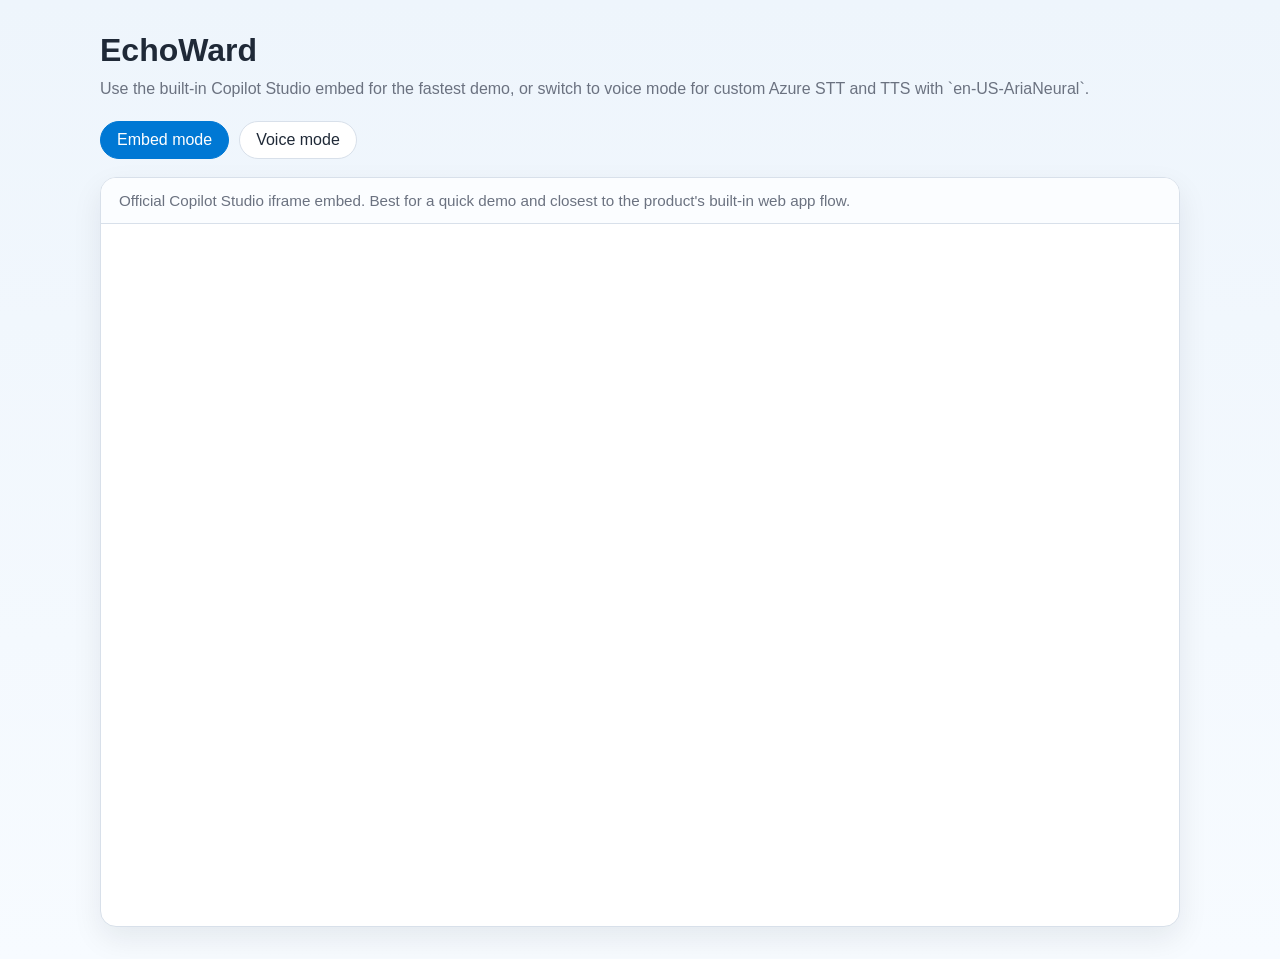
==== commit 1b286017: "Sync all changes from echoward-ai-agent 2 - Add new files: index.html, backend/token_bridge.py - Upd" ====
--- a/index.html
+++ b/index.html
@@ -1,132 +1,516 @@
-<!DOCTYPE html>
-<html lang="en">
-<head>
-  <meta charset="UTF-8" />
-  <meta name="viewport" content="width=device-width, initial-scale=1.0" />
-  <title>EchoWard — Your voice, your shield.</title>
-  <link rel="stylesheet" href="style.css" />
-</head>
-<body>
-
-  <!-- Header -->
-  <header>
-    <div class="header-inner">
-      <div class="logo">
-        <span class="logo-icon">🛡️</span>
-        <div>
-          <h1>EchoWard</h1>
-          <p class="tagline">Your voice, your shield.</p>
-        </div>
-      </div>
-      <div class="header-badge">AI for Good Hackathon 2026</div>
-    </div>
-  </header>
-
-  <!-- Main -->
-  <main>
-
-    <!-- Search Section -->
-    <section class="search-section">
-      <h2>What would you like to buy today?</h2>
-      <p class="search-hint">Type or speak — EchoWard will find safe options for you.</p>
-
-      <div class="search-bar">
-        <input
-          type="text"
-          id="searchInput"
-          placeholder='Try: "headphones under 40 euros" or "smartwatch"'
-          autocomplete="off"
-        />
-        <button id="voiceBtn" class="voice-btn" title="Speak">🎙️</button>
-        <button id="searchBtn" class="search-btn">Search</button>
-      </div>
-
-      <!-- Voice status indicator -->
-      <div id="voiceStatus" class="voice-status hidden">
-        <span class="pulse-dot"></span>
-        <span>Listening... speak now</span>
-      </div>
-
-      <!-- Quick suggestions -->
-      <div class="suggestions">
-        <span class="suggestion-label">Try:</span>
-        <button class="chip" data-query="headphones under 40 euros">headphones under €40</button>
-        <button class="chip" data-query="smartwatch">smartwatch</button>
-        <button class="chip" data-query="bluetooth speaker">bluetooth speaker</button>
-        <button class="chip" data-query="earbuds">earbuds</button>
-      </div>
-    </section>
-
-    <!-- EchoWard Status Bar -->
-    <div id="statusBar" class="status-bar hidden">
-      <span class="status-icon">🔍</span>
-      <span id="statusText">Searching and checking safety...</span>
-    </div>
-
-    <!-- Results Section -->
-    <section id="resultsSection" class="results-section hidden">
-
-      <!-- Recommendation Banner -->
-      <div id="recommendationBanner" class="recommendation-banner hidden">
-        <div class="rec-icon">✅</div>
-        <div class="rec-text">
-          <strong>EchoWard Recommends</strong>
-          <span id="recommendedProduct"></span>
-        </div>
-      </div>
-
-      <!-- Results Grid -->
-      <div id="resultsGrid" class="results-grid"></div>
-
-    </section>
-
-    <!-- How It Works -->
-    <section class="how-it-works">
-      <h3>How EchoWard protects you</h3>
-      <div class="steps">
-        <div class="step">
-          <div class="step-icon">🎙️</div>
-          <h4>You ask</h4>
-          <p>Tell EchoWard what you're looking for, by voice or text</p>
-        </div>
-        <div class="step-arrow">→</div>
-        <div class="step">
-          <div class="step-icon">🔍</div>
-          <h4>We check</h4>
-          <p>Every listing is analyzed for price fraud, fake sellers, and suspicious URLs</p>
-        </div>
-        <div class="step-arrow">→</div>
-        <div class="step">
-          <div class="step-icon">🛡️</div>
-          <h4>You decide safely</h4>
-          <p>Clear risk ratings and plain-language warnings — you always make the final call</p>
-        </div>
-      </div>
-    </section>
-
-  </main>
-
-  <!-- Warning Modal -->
-  <div id="warningModal" class="modal-overlay hidden">
-    <div class="modal">
-      <div class="modal-icon">⚠️</div>
-      <h2 id="modalTitle">High Risk Detected</h2>
-      <div id="modalRiskBadge" class="risk-badge risk-critical">CRITICAL RISK</div>
-      <p id="modalProductName" class="modal-product-name"></p>
-      <div id="modalReasons" class="modal-reasons"></div>
-      <p class="modal-question">Do you still want to proceed with this purchase?</p>
-      <div class="modal-actions">
-        <button id="modalNo" class="btn-safe">No, go back to safe options</button>
-        <button id="modalYes" class="btn-danger">Yes, proceed anyway</button>
-      </div>
-    </div>
-  </div>
-
-  <!-- Safe Proceed Toast -->
-  <div id="safeToast" class="toast hidden">
-    ✅ Great choice! Proceeding to checkout...
-  </div>
-
-  <script src="app.js"></script>
-</body>
-</html>
+<!DOCTYPE html>
+<html lang="en">
+<head>
+  <meta charset="UTF-8">
+  <meta name="viewport" content="width=device-width, initial-scale=1.0">
+  <title>EchoWard Web App Modes</title>
+  <meta name="description" content="EchoWard demo with Copilot Studio embed mode and custom voice mode.">
+  <script src="https://cdn.botframework.com/botframework-webchat/latest/webchat.js"></script>
+  <script src="https://aka.ms/csspeech/jsbrowserpackageraw"></script>
+  <style>
+    :root {
+      --brand: #0078d4;
+      --bg: #eef5fc;
+      --panel: #ffffff;
+      --text: #1f2937;
+      --muted: #6b7280;
+      --border: #d8e0ea;
+      --warn-bg: #fff7ed;
+      --warn-text: #7a2e0b;
+      --ok-bg: #ecfdf3;
+      --ok-text: #0f5132;
+      --error-bg: #fef3f2;
+      --error-text: #b42318;
+    }
+
+    * {
+      box-sizing: border-box;
+    }
+
+    body {
+      margin: 0;
+      font-family: "Segoe UI", Arial, sans-serif;
+      background: linear-gradient(180deg, var(--bg) 0%, #f7fbff 100%);
+      color: var(--text);
+    }
+
+    .shell {
+      max-width: 1120px;
+      margin: 0 auto;
+      padding: 32px 20px;
+    }
+
+    h1 {
+      margin: 0 0 8px;
+      font-size: 2rem;
+    }
+
+    p {
+      margin: 0;
+      color: var(--muted);
+      line-height: 1.5;
+    }
+
+    .mode-switcher {
+      display: flex;
+      gap: 10px;
+      margin-top: 20px;
+    }
+
+    .mode-button,
+    .toolbar button {
+      appearance: none;
+      border: 1px solid var(--border);
+      border-radius: 999px;
+      background: #fff;
+      color: var(--text);
+      padding: 9px 16px;
+      cursor: pointer;
+      font: inherit;
+    }
+
+    .mode-button.active {
+      background: var(--brand);
+      color: #fff;
+      border-color: var(--brand);
+    }
+
+    .card {
+      margin-top: 18px;
+      background: var(--panel);
+      border: 1px solid var(--border);
+      border-radius: 16px;
+      overflow: hidden;
+      box-shadow: 0 12px 30px rgba(15, 23, 42, 0.08);
+    }
+
+    .status {
+      padding: 14px 18px;
+      border-bottom: 1px solid var(--border);
+      font-size: 0.95rem;
+    }
+
+    .status.ok {
+      color: var(--ok-text);
+      background: var(--ok-bg);
+    }
+
+    .status.warn {
+      color: var(--warn-text);
+      background: var(--warn-bg);
+    }
+
+    .status.error {
+      color: var(--error-text);
+      background: var(--error-bg);
+    }
+
+    .toolbar {
+      display: flex;
+      justify-content: flex-end;
+      gap: 10px;
+      padding: 12px 18px;
+      border-bottom: 1px solid var(--border);
+      background: #fbfdff;
+    }
+
+    .panel {
+      display: none;
+    }
+
+    .panel.active {
+      display: block;
+    }
+
+    iframe {
+      display: block;
+      width: 100%;
+      height: 78vh;
+      min-height: 620px;
+      border: 0;
+    }
+
+    #webchat {
+      height: 72vh;
+      min-height: 540px;
+    }
+
+    .note {
+      padding: 14px 18px;
+      border-bottom: 1px solid var(--border);
+      background: #fbfdff;
+      color: var(--muted);
+      font-size: 0.95rem;
+    }
+  </style>
+</head>
+<body>
+  <main class="shell">
+    <h1>EchoWard</h1>
+    <p>
+      Use the built-in Copilot Studio embed for the fastest demo, or switch to voice mode for custom
+      Azure STT and TTS with `en-US-AriaNeural`.
+    </p>
+
+    <div class="mode-switcher">
+      <button id="embed-mode-button" class="mode-button active" type="button">Embed mode</button>
+      <button id="voice-mode-button" class="mode-button" type="button">Voice mode</button>
+    </div>
+
+    <section class="card">
+      <div id="embed-panel" class="panel active">
+        <div class="note">
+          Official Copilot Studio iframe embed. Best for a quick demo and closest to the product's built-in web app flow.
+        </div>
+        <iframe
+          src="https://copilotstudio.microsoft.com/environments/8f8480ad-82f6-ea21-b4e7-7f4ced9a4a4c/bots/cra2a_EchoWardOrchestratorFlow/webchat?__version__=2"
+          title="EchoWard Copilot Studio Web Chat"
+          allow="microphone"
+        ></iframe>
+      </div>
+
+      <div id="voice-panel" class="panel">
+        <div id="status" class="status warn">Voice mode is idle. Connects through Direct Line and Azure Speech.</div>
+        <div class="toolbar">
+          <button id="mic-button" type="button">Start listening</button>
+          <button id="voice-toggle" type="button" aria-pressed="true">Voice on</button>
+        </div>
+        <div id="webchat" role="main" aria-label="EchoWard custom voice chat"></div>
+      </div>
+    </section>
+  </main>
+
+  <script>
+    const iframeUrl = "https://copilotstudio.microsoft.com/environments/8f8480ad-82f6-ea21-b4e7-7f4ced9a4a4c/bots/cra2a_EchoWardOrchestratorFlow/webchat?__version__=2";
+    const tokenEndpoint = "/api/copilot-token";
+    const directLineDomain = "https://europe.directline.botframework.com/v3/directline";
+    const speechKey = "758afc79580b488193eea71f5dd347e9";
+    const speechRegion = "swedencentral";
+    const speechVoice = "en-US-AriaNeural";
+
+    const embedModeButton = document.getElementById("embed-mode-button");
+    const voiceModeButton = document.getElementById("voice-mode-button");
+    const embedPanel = document.getElementById("embed-panel");
+    const voicePanel = document.getElementById("voice-panel");
+    const statusEl = document.getElementById("status");
+    const micButton = document.getElementById("mic-button");
+    const voiceToggleButton = document.getElementById("voice-toggle");
+
+    let voiceEnabled = true;
+    let speechSynthesizer;
+    let directLine;
+    let conversationReady = false;
+    let isListening = false;
+    let voiceModeInitialized = false;
+
+    function setActiveMode(mode) {
+      const embedActive = mode === "embed";
+      embedPanel.classList.toggle("active", embedActive);
+      voicePanel.classList.toggle("active", !embedActive);
+      embedModeButton.classList.toggle("active", embedActive);
+      voiceModeButton.classList.toggle("active", !embedActive);
+
+      if (!embedActive && !voiceModeInitialized) {
+        startWebChat();
+      }
+    }
+
+    function setStatus(message, type) {
+      statusEl.textContent = message;
+      statusEl.className = "status" + (type ? " " + type : "");
+    }
+
+    function describeError(error) {
+      if (!error) {
+        return "Unknown error.";
+      }
+
+      if (typeof error === "string") {
+        return error;
+      }
+
+      if (error.message) {
+        return error.message;
+      }
+
+      try {
+        return JSON.stringify(error);
+      } catch {
+        return String(error);
+      }
+    }
+
+    function updateVoiceToggleLabel() {
+      voiceToggleButton.textContent = voiceEnabled ? "Voice on" : "Voice off";
+      voiceToggleButton.setAttribute("aria-pressed", String(voiceEnabled));
+    }
+
+    function getSpeechSynthesizer() {
+      if (!speechKey || !speechRegion) {
+        return null;
+      }
+
+      if (!speechSynthesizer) {
+        const speechConfig = SpeechSDK.SpeechConfig.fromSubscription(speechKey, speechRegion);
+        speechConfig.speechSynthesisVoiceName = speechVoice;
+        speechSynthesizer = new SpeechSDK.SpeechSynthesizer(speechConfig);
+      }
+
+      return speechSynthesizer;
+    }
+
+    function getSpeechConfig() {
+      if (!speechKey || !speechRegion) {
+        return null;
+      }
+
+      const speechConfig = SpeechSDK.SpeechConfig.fromSubscription(speechKey, speechRegion);
+      speechConfig.speechRecognitionLanguage = "en-US";
+      speechConfig.speechSynthesisVoiceName = speechVoice;
+      return speechConfig;
+    }
+
+    function setMicButtonState() {
+      if (!conversationReady) {
+        micButton.disabled = true;
+        micButton.textContent = "Chat unavailable";
+        return;
+      }
+
+      if (!getSpeechConfig()) {
+        micButton.disabled = true;
+        micButton.textContent = "Add Speech key";
+        return;
+      }
+
+      micButton.disabled = false;
+      micButton.textContent = isListening ? "Listening..." : "Start listening";
+    }
+
+    async function speakText(text) {
+      if (!voiceEnabled || !text) {
+        return;
+      }
+
+      const synthesizer = getSpeechSynthesizer();
+      if (!synthesizer) {
+        return;
+      }
+
+      await new Promise((resolve, reject) => {
+        synthesizer.speakTextAsync(
+          text,
+          () => resolve(),
+          error => reject(error)
+        );
+      });
+    }
+
+    async function recognizeSpeechOnce() {
+      if (!window.isSecureContext) {
+        throw new Error("Microphone access requires HTTPS or localhost. Do not open this page with file://.");
+      }
+
+      const speechConfig = getSpeechConfig();
+      if (!speechConfig) {
+        throw new Error("Azure Speech key or region is missing.");
+      }
+
+      const audioConfig = SpeechSDK.AudioConfig.fromDefaultMicrophoneInput();
+      const recognizer = new SpeechSDK.SpeechRecognizer(speechConfig, audioConfig);
+
+      return await new Promise((resolve, reject) => {
+        recognizer.recognizeOnceAsync(
+          result => {
+            recognizer.close();
+
+            if (result.reason === SpeechSDK.ResultReason.RecognizedSpeech && result.text) {
+              resolve(result.text);
+              return;
+            }
+
+            if (result.reason === SpeechSDK.ResultReason.NoMatch) {
+              reject(new Error("No speech was recognized."));
+              return;
+            }
+
+            reject(new Error(result.errorDetails || "Speech recognition failed."));
+          },
+          error => {
+            recognizer.close();
+            reject(error);
+          }
+        );
+      });
+    }
+
+    async function sendUserMessage(text) {
+      if (!directLine) {
+        throw new Error("Direct Line connection is not ready.");
+      }
+
+      await new Promise((resolve, reject) => {
+        directLine.postActivity({
+          type: "message",
+          from: { id: "user", role: "user" },
+          text
+        }).subscribe({
+          next: () => resolve(),
+          error: reject
+        });
+      });
+    }
+
+    async function startListening() {
+      if (isListening || !conversationReady) {
+        return;
+      }
+
+      isListening = true;
+      setMicButtonState();
+      setStatus("Listening for your voice...", "ok");
+
+      try {
+        const transcript = await recognizeSpeechOnce();
+        setStatus('Heard: "' + transcript + '"', "ok");
+        await sendUserMessage(transcript);
+      } catch (error) {
+        console.error(error);
+        setStatus("Speech input failed: " + describeError(error), "error");
+      } finally {
+        isListening = false;
+        setMicButtonState();
+      }
+    }
+
+    async function fetchDirectLineToken() {
+      const response = await fetch(tokenEndpoint);
+
+      let payload;
+      try {
+        payload = await response.json();
+      } catch {
+        payload = null;
+      }
+
+      if (!response.ok) {
+        const details = payload && (payload.details || payload.error);
+        throw new Error(
+          "Token endpoint returned " + response.status + (details ? ": " + details : "")
+        );
+      }
+
+      if (!payload.token) {
+        throw new Error("Token response did not include a Direct Line token.");
+      }
+
+      return payload.token;
+    }
+
+    async function startWebChat() {
+      voiceModeInitialized = true;
+      setStatus("Connecting to Copilot Studio...", "warn");
+
+      try {
+        const token = await fetchDirectLineToken();
+        directLine = window.WebChat.createDirectLine({
+          token,
+          domain: directLineDomain
+        });
+
+        directLine.connectionStatus$.subscribe(status => {
+          const labels = {
+            0: "Uninitialized",
+            1: "Connecting",
+            2: "Online",
+            3: "ExpiredToken",
+            4: "FailedToConnect",
+            5: "Ended"
+          };
+
+          if (status === 1) {
+            setStatus("Connecting to Copilot Studio...", "warn");
+            return;
+          }
+
+          if (status === 2) {
+            setStatus("Connected. You can now test the Copilot Studio agent.", "ok");
+            return;
+          }
+
+          if (status === 3) {
+            setStatus("Copilot Studio connection expired the Direct Line token. Refresh the page to request a new one.", "error");
+            return;
+          }
+
+          if (status === 4) {
+            setStatus("Copilot Studio failed to connect. Check publish status, authentication mode, and web channel security.", "error");
+            return;
+          }
+
+          if (status === 5) {
+            setStatus("Copilot Studio connection ended.", "warn");
+            return;
+          }
+
+          setStatus("Copilot Studio connection status: " + (labels[status] || "Unknown"), "warn");
+        });
+
+        directLine.activity$.subscribe(async activity => {
+          if (activity.type !== "message" || !activity.text) {
+            return;
+          }
+
+          if (activity.from && activity.from.role === "user") {
+            return;
+          }
+
+          try {
+            await speakText(activity.text);
+          } catch (error) {
+            console.error(error);
+            setStatus("Chat connected, but Azure voice playback failed: " + describeError(error), "error");
+          }
+        });
+
+        window.WebChat.renderWebChat(
+          {
+            directLine,
+            styleOptions: {
+              accent: "#0078d4",
+              botAvatarInitials: "EW",
+              userAvatarInitials: "You",
+              bubbleBorderRadius: 14,
+              hideUploadButton: true
+            }
+          },
+          document.getElementById("webchat")
+        );
+
+        conversationReady = true;
+        setMicButtonState();
+        setStatus("Connected. You can now test the Copilot Studio agent.", "ok");
+      } catch (error) {
+        console.error(error);
+        conversationReady = false;
+        setMicButtonState();
+        setStatus("Connection failed: " + describeError(error), "error");
+      }
+    }
+
+    embedModeButton.addEventListener("click", () => setActiveMode("embed"));
+    voiceModeButton.addEventListener("click", () => setActiveMode("voice"));
+    voiceToggleButton.addEventListener("click", () => {
+      voiceEnabled = !voiceEnabled;
+      updateVoiceToggleLabel();
+    });
+    micButton.addEventListener("click", () => {
+      startListening();
+    });
+
+    updateVoiceToggleLabel();
+    setMicButtonState();
+    setActiveMode("embed");
+  </script>
+</body>
+</html>
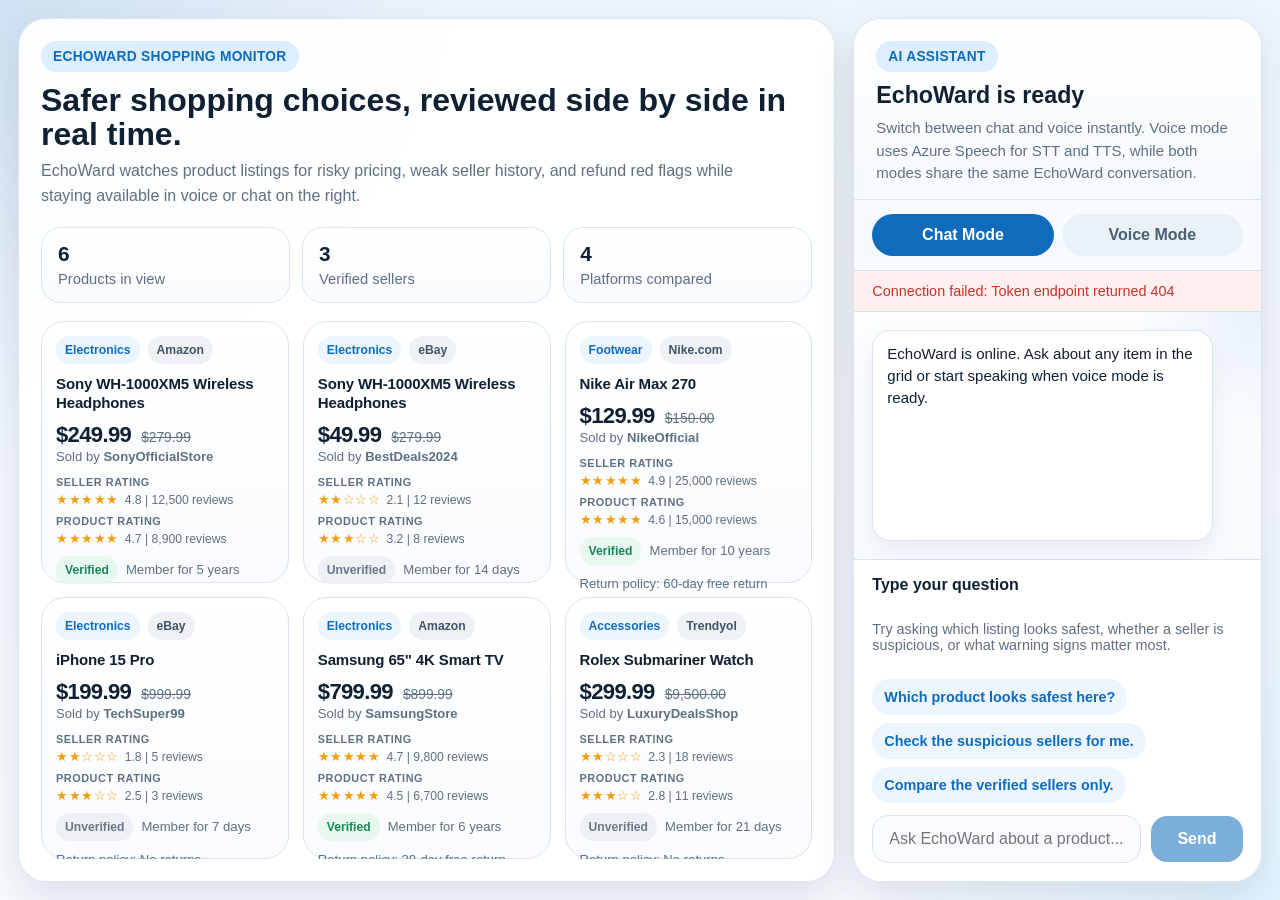
==== commit 5970574b: "Add a voice-enabled UI interface and a token bridge between Speech services and Copilot Studio" ====
--- a/index.html
+++ b/index.html
@@ -3,221 +3,786 @@
 <head>
   <meta charset="UTF-8">
   <meta name="viewport" content="width=device-width, initial-scale=1.0">
-  <title>EchoWard Web App Modes</title>
-  <meta name="description" content="EchoWard demo with Copilot Studio embed mode and custom voice mode.">
+  <title>EchoWard Shopping Safety Assistant</title>
+  <meta name="description" content="EchoWard split-screen shopping safety demo with product grid and AI assistant.">
   <script src="https://cdn.botframework.com/botframework-webchat/latest/webchat.js"></script>
   <script src="https://aka.ms/csspeech/jsbrowserpackageraw"></script>
   <style>
     :root {
-      --brand: #0078d4;
-      --bg: #eef5fc;
+      --bg: #eef4fb;
+      --surface: rgba(255, 255, 255, 0.92);
       --panel: #ffffff;
-      --text: #1f2937;
-      --muted: #6b7280;
-      --border: #d8e0ea;
-      --warn-bg: #fff7ed;
-      --warn-text: #7a2e0b;
-      --ok-bg: #ecfdf3;
-      --ok-text: #0f5132;
-      --error-bg: #fef3f2;
-      --error-text: #b42318;
+      --panel-strong: #f7fbff;
+      --text: #102033;
+      --muted: #5f7082;
+      --border: #d8e3ef;
+      --brand: #0f6cbd;
+      --brand-soft: #dceeff;
+      --ok: #198754;
+      --ok-soft: #e9f8ef;
+      --warn: #b85b00;
+      --warn-soft: #fff4e8;
+      --danger: #c4342b;
+      --danger-soft: #fff0ef;
+      --shadow: 0 18px 40px rgba(21, 45, 76, 0.12);
     }
 
     * {
       box-sizing: border-box;
     }
 
+    html, body {
+      height: 100%;
+    }
+
     body {
       margin: 0;
+      overflow: hidden;
       font-family: "Segoe UI", Arial, sans-serif;
-      background: linear-gradient(180deg, var(--bg) 0%, #f7fbff 100%);
       color: var(--text);
-    }
-
-    .shell {
-      max-width: 1120px;
-      margin: 0 auto;
-      padding: 32px 20px;
-    }
-
-    h1 {
-      margin: 0 0 8px;
-      font-size: 2rem;
-    }
-
-    p {
+      background:
+        radial-gradient(circle at top left, rgba(15, 108, 189, 0.14), transparent 30%),
+        radial-gradient(circle at bottom right, rgba(56, 189, 248, 0.12), transparent 26%),
+        linear-gradient(180deg, #eef4fb 0%, #f8fbff 100%);
+    }
+
+    .app {
+      display: grid;
+      grid-template-columns: minmax(0, 2fr) minmax(360px, 1fr);
+      gap: 18px;
+      height: 100vh;
+      padding: 18px;
+    }
+
+    .products-shell,
+    .assistant-shell {
+      min-height: 0;
+      border: 1px solid rgba(216, 227, 239, 0.9);
+      border-radius: 28px;
+      background: var(--surface);
+      backdrop-filter: blur(12px);
+      box-shadow: var(--shadow);
+      overflow: hidden;
+    }
+
+    .products-shell {
+      display: grid;
+      grid-template-rows: auto auto 1fr;
+      padding: 22px;
+      gap: 18px;
+    }
+
+    .eyebrow {
+      display: inline-flex;
+      align-items: center;
+      gap: 8px;
+      padding: 8px 12px;
+      border-radius: 999px;
+      background: var(--brand-soft);
+      color: var(--brand);
+      font-size: 0.86rem;
+      font-weight: 700;
+      letter-spacing: 0.02em;
+      text-transform: uppercase;
+    }
+
+    .hero {
+      display: grid;
+      grid-template-columns: minmax(0, 1fr) auto;
+      gap: 16px;
+      align-items: end;
+    }
+
+    .hero h1 {
+      margin: 12px 0 8px;
+      font-size: clamp(1.9rem, 2.5vw, 3rem);
+      line-height: 1.05;
+    }
+
+    .hero p {
+      margin: 0;
+      color: var(--muted);
+      max-width: 720px;
+      line-height: 1.55;
+    }
+
+    .summary-strip {
+      display: grid;
+      grid-template-columns: repeat(3, minmax(0, 1fr));
+      gap: 12px;
+    }
+
+    .summary-card {
+      padding: 14px 16px;
+      border-radius: 20px;
+      border: 1px solid var(--border);
+      background: linear-gradient(180deg, rgba(255, 255, 255, 0.98), #f8fbff);
+    }
+
+    .summary-card strong {
+      display: block;
+      font-size: 1.3rem;
+      margin-bottom: 4px;
+    }
+
+    .summary-card span {
+      color: var(--muted);
+      font-size: 0.92rem;
+    }
+
+    .product-grid {
+      display: grid;
+      grid-template-columns: repeat(auto-fit, minmax(220px, 1fr));
+      grid-auto-rows: 1fr;
+      gap: 14px;
+      min-height: 0;
+      align-content: start;
+      overflow: hidden;
+    }
+
+    .product-card {
+      display: grid;
+      grid-template-rows: auto auto 1fr auto auto;
+      gap: 10px;
+      min-height: 0;
+      padding: 14px;
+      border-radius: 24px;
+      border: 1px solid var(--border);
+      background: linear-gradient(180deg, #ffffff 0%, #f9fbfe 100%);
+    }
+
+    .card-topline,
+    .card-tags,
+    .rating-row,
+    .meta-row {
+      display: flex;
+      flex-wrap: wrap;
+      gap: 8px;
+      align-items: center;
+    }
+
+    .label,
+    .tag,
+    .badge {
+      display: inline-flex;
+      align-items: center;
+      justify-content: center;
+      min-height: 28px;
+      padding: 0 9px;
+      border-radius: 999px;
+      font-size: 0.76rem;
+      font-weight: 700;
+      white-space: nowrap;
+    }
+
+    .label {
+      background: #edf5ff;
+      color: var(--brand);
+    }
+
+    .tag {
+      background: #eef2f6;
+      color: #425466;
+    }
+
+    .badge.verified {
+      background: var(--ok-soft);
+      color: var(--ok);
+    }
+
+    .badge.unverified {
+      background: #eef1f4;
+      color: #697889;
+    }
+
+    .product-card h2 {
+      margin: 0;
+      font-size: 0.94rem;
+      line-height: 1.28;
+      letter-spacing: -0.01em;
+    }
+
+    .price-row {
+      display: flex;
+      align-items: baseline;
+      gap: 10px;
+      flex-wrap: wrap;
+    }
+
+    .price {
+      font-size: 1.38rem;
+      font-weight: 800;
+      letter-spacing: -0.03em;
+    }
+
+    .original-price {
+      color: var(--muted);
+      text-decoration: line-through;
+      font-size: 0.86rem;
+    }
+
+    .seller-line,
+    .detail-text {
+      color: var(--muted);
+      font-size: 0.82rem;
+      line-height: 1.35;
+    }
+
+    .rating-block {
+      display: grid;
+      gap: 4px;
+      min-width: 0;
+    }
+
+    .rating-label {
+      font-size: 0.68rem;
+      color: var(--muted);
+      text-transform: uppercase;
+      letter-spacing: 0.05em;
+      font-weight: 700;
+    }
+
+    .stars {
+      color: #f59e0b;
+      font-size: 0.84rem;
+      letter-spacing: 0.04em;
+    }
+
+    .stars small {
+      color: var(--muted);
+      margin-left: 6px;
+      font-size: 0.76rem;
+      letter-spacing: 0;
+    }
+
+    .assistant-shell {
+      display: grid;
+      grid-template-rows: auto auto auto 1fr auto;
+      position: relative;
+    }
+
+    .assistant-header {
+      padding: 22px 22px 14px;
+      border-bottom: 1px solid var(--border);
+      background: linear-gradient(180deg, rgba(255, 255, 255, 0.98), #f5faff);
+    }
+
+    .assistant-header h2 {
+      margin: 10px 0 8px;
+      font-size: 1.45rem;
+    }
+
+    .assistant-header p {
       margin: 0;
       color: var(--muted);
       line-height: 1.5;
-    }
-
-    .mode-switcher {
-      display: flex;
-      gap: 10px;
-      margin-top: 20px;
-    }
-
-    .mode-button,
-    .toolbar button {
+      font-size: 0.94rem;
+    }
+
+    .mode-toggle {
+      display: grid;
+      grid-template-columns: 1fr 1fr;
+      gap: 8px;
+      padding: 14px 18px;
+      border-bottom: 1px solid var(--border);
+      background: var(--panel-strong);
+    }
+
+    .mode-toggle button,
+    .chat-composer button,
+    .mic-orb,
+    .quick-action {
       appearance: none;
-      border: 1px solid var(--border);
-      border-radius: 999px;
-      background: #fff;
-      color: var(--text);
-      padding: 9px 16px;
+      border: none;
       cursor: pointer;
       font: inherit;
     }
 
-    .mode-button.active {
+    .mode-toggle button {
+      padding: 12px 16px;
+      border-radius: 999px;
+      background: #eaf1f8;
+      color: #496173;
+      font-weight: 700;
+    }
+
+    .mode-toggle button.active {
       background: var(--brand);
-      color: #fff;
-      border-color: var(--brand);
-    }
-
-    .card {
-      margin-top: 18px;
-      background: var(--panel);
+      color: white;
+    }
+
+    .status-bar {
+      padding: 12px 18px;
+      font-size: 0.9rem;
+      border-bottom: 1px solid var(--border);
+    }
+
+    .status-bar.ok {
+      background: var(--ok-soft);
+      color: var(--ok);
+    }
+
+    .status-bar.warn {
+      background: var(--warn-soft);
+      color: var(--warn);
+    }
+
+    .status-bar.error {
+      background: var(--danger-soft);
+      color: var(--danger);
+    }
+
+    .messages {
+      min-height: 0;
+      overflow: auto;
+      padding: 18px;
+      display: grid;
+      gap: 12px;
+      background:
+        radial-gradient(circle at top right, rgba(15, 108, 189, 0.08), transparent 25%),
+        linear-gradient(180deg, #fbfdff 0%, #f7faff 100%);
+    }
+
+    .message {
+      max-width: 92%;
+      padding: 12px 14px;
+      border-radius: 18px;
+      line-height: 1.48;
+      font-size: 0.94rem;
+      white-space: pre-wrap;
+      word-break: break-word;
+    }
+
+    .message.bot {
+      justify-self: start;
+      background: white;
       border: 1px solid var(--border);
+      box-shadow: 0 10px 24px rgba(16, 32, 51, 0.06);
+    }
+
+    .message.user {
+      justify-self: end;
+      background: #dff0ff;
+      color: #103a60;
+    }
+
+    .assistant-controls {
+      padding: 16px 18px 18px;
+      border-top: 1px solid var(--border);
+      background: rgba(255, 255, 255, 0.98);
+    }
+
+    .control-panel {
+      display: none;
+    }
+
+    .control-panel.active {
+      display: block;
+    }
+
+    .voice-panel {
+      display: grid;
+      justify-items: center;
+      gap: 14px;
+      text-align: center;
+    }
+
+    .mic-orb {
+      width: 96px;
+      height: 96px;
+      border-radius: 50%;
+      background:
+        radial-gradient(circle at 30% 30%, #65b2ff, var(--brand));
+      box-shadow:
+        0 0 0 12px rgba(15, 108, 189, 0.08),
+        0 18px 40px rgba(15, 108, 189, 0.28);
+      color: white;
+      font-size: 2rem;
+      transition: transform 0.2s ease, box-shadow 0.2s ease;
+    }
+
+    .mic-orb:hover,
+    .mic-orb.listening {
+      transform: translateY(-2px) scale(1.02);
+      box-shadow:
+        0 0 0 18px rgba(15, 108, 189, 0.12),
+        0 22px 44px rgba(15, 108, 189, 0.34);
+    }
+
+    .voice-panel h3,
+    .chat-panel h3 {
+      margin: 0;
+      font-size: 1rem;
+    }
+
+    .voice-panel p,
+    .chat-panel p,
+    .transcript-box,
+    .quick-actions {
+      color: var(--muted);
+      font-size: 0.9rem;
+    }
+
+    .transcript-box {
+      width: 100%;
+      min-height: 52px;
+      padding: 12px 14px;
       border-radius: 16px;
-      overflow: hidden;
-      box-shadow: 0 12px 30px rgba(15, 23, 42, 0.08);
-    }
-
-    .status {
+      border: 1px dashed var(--border);
+      background: #fbfdff;
+      text-align: left;
+    }
+
+    .quick-actions {
+      display: flex;
+      flex-wrap: wrap;
+      gap: 8px;
+      width: 100%;
+    }
+
+    .quick-action {
+      padding: 10px 12px;
+      border-radius: 999px;
+      background: #edf5ff;
+      color: var(--brand);
+      font-weight: 700;
+    }
+
+    .chat-panel {
+      display: grid;
+      gap: 12px;
+    }
+
+    .chat-composer {
+      display: grid;
+      grid-template-columns: minmax(0, 1fr) auto;
+      gap: 10px;
+      align-items: center;
+    }
+
+    .chat-composer input {
+      width: 100%;
+      min-width: 0;
+      padding: 14px 16px;
+      border-radius: 16px;
+      border: 1px solid var(--border);
+      background: #f9fbfe;
+      color: var(--text);
+      font: inherit;
+    }
+
+    .chat-composer button {
+      min-width: 92px;
       padding: 14px 18px;
-      border-bottom: 1px solid var(--border);
-      font-size: 0.95rem;
-    }
-
-    .status.ok {
-      color: var(--ok-text);
-      background: var(--ok-bg);
-    }
-
-    .status.warn {
-      color: var(--warn-text);
-      background: var(--warn-bg);
-    }
-
-    .status.error {
-      color: var(--error-text);
-      background: var(--error-bg);
-    }
-
-    .toolbar {
-      display: flex;
-      justify-content: flex-end;
-      gap: 10px;
-      padding: 12px 18px;
-      border-bottom: 1px solid var(--border);
-      background: #fbfdff;
-    }
-
-    .panel {
-      display: none;
-    }
-
-    .panel.active {
-      display: block;
-    }
-
-    iframe {
-      display: block;
-      width: 100%;
-      height: 78vh;
-      min-height: 620px;
-      border: 0;
-    }
-
-    #webchat {
-      height: 72vh;
-      min-height: 540px;
-    }
-
-    .note {
-      padding: 14px 18px;
-      border-bottom: 1px solid var(--border);
-      background: #fbfdff;
-      color: var(--muted);
-      font-size: 0.95rem;
+      border-radius: 16px;
+      background: var(--brand);
+      color: white;
+      font-weight: 700;
+    }
+
+    .chat-composer button:disabled,
+    .mode-toggle button:disabled,
+    .quick-action:disabled,
+    .mic-orb:disabled {
+      cursor: not-allowed;
+      opacity: 0.55;
     }
   </style>
 </head>
 <body>
-  <main class="shell">
-    <h1>EchoWard</h1>
-    <p>
-      Use the built-in Copilot Studio embed for the fastest demo, or switch to voice mode for custom
-      Azure STT and TTS with `en-US-AriaNeural`.
-    </p>
-
-    <div class="mode-switcher">
-      <button id="embed-mode-button" class="mode-button active" type="button">Embed mode</button>
-      <button id="voice-mode-button" class="mode-button" type="button">Voice mode</button>
-    </div>
-
-    <section class="card">
-      <div id="embed-panel" class="panel active">
-        <div class="note">
-          Official Copilot Studio iframe embed. Best for a quick demo and closest to the product's built-in web app flow.
+  <main class="app">
+    <section class="products-shell" aria-label="Product results">
+      <div class="hero">
+        <div>
+          <span class="eyebrow">EchoWard Shopping Monitor</span>
+          <h1>Safer shopping choices, reviewed side by side in real time.</h1>
+          <p>
+            EchoWard watches product listings for risky pricing, weak seller history, and refund red flags
+            while staying available in voice or chat on the right.
+          </p>
         </div>
-        <iframe
-          src="https://copilotstudio.microsoft.com/environments/8f8480ad-82f6-ea21-b4e7-7f4ced9a4a4c/bots/cra2a_EchoWardOrchestratorFlow/webchat?__version__=2"
-          title="EchoWard Copilot Studio Web Chat"
-          allow="microphone"
-        ></iframe>
       </div>
 
-      <div id="voice-panel" class="panel">
-        <div id="status" class="status warn">Voice mode is idle. Connects through Direct Line and Azure Speech.</div>
-        <div class="toolbar">
-          <button id="mic-button" type="button">Start listening</button>
-          <button id="voice-toggle" type="button" aria-pressed="true">Voice on</button>
+      <div class="summary-strip">
+        <div class="summary-card">
+          <strong id="product-count">0</strong>
+          <span>Products in view</span>
         </div>
-        <div id="webchat" role="main" aria-label="EchoWard custom voice chat"></div>
+        <div class="summary-card">
+          <strong id="verified-count">0</strong>
+          <span>Verified sellers</span>
+        </div>
+        <div class="summary-card">
+          <strong id="platform-count">0</strong>
+          <span>Platforms compared</span>
+        </div>
       </div>
+
+      <div id="product-grid" class="product-grid"></div>
     </section>
+
+    <aside class="assistant-shell" aria-label="EchoWard assistant">
+      <div class="assistant-header">
+        <span class="eyebrow">AI Assistant</span>
+        <h2>EchoWard is ready</h2>
+        <p>
+          Switch between chat and voice instantly. Voice mode uses Azure Speech for STT and TTS, while both
+          modes share the same EchoWard conversation.
+        </p>
+      </div>
+
+      <div class="mode-toggle">
+        <button id="chat-mode-button" class="active" type="button">Chat Mode</button>
+        <button id="voice-mode-button" type="button">Voice Mode</button>
+      </div>
+
+      <div id="status" class="status-bar warn">Connecting to EchoWard...</div>
+
+      <div id="messages" class="messages" aria-live="polite">
+        <div class="message bot">EchoWard is online. Ask about any item in the grid or start speaking when voice mode is ready.</div>
+      </div>
+
+      <div class="assistant-controls">
+        <div id="chat-controls" class="control-panel active">
+          <div class="chat-panel">
+            <h3>Type your question</h3>
+            <p>Try asking which listing looks safest, whether a seller is suspicious, or what warning signs matter most.</p>
+            <div class="quick-actions" id="quick-actions"></div>
+            <div class="chat-composer">
+              <input id="chat-input" type="text" placeholder="Ask EchoWard about a product..." autocomplete="off">
+              <button id="send-button" type="button">Send</button>
+            </div>
+          </div>
+        </div>
+
+        <div id="voice-controls" class="control-panel">
+          <div class="voice-panel">
+            <h3>Talk to EchoWard</h3>
+            <p>Use the microphone orb to ask about the products on the left. EchoWard will answer aloud with Aria.</p>
+            <button id="mic-button" class="mic-orb" type="button" aria-label="Start listening">Mic</button>
+            <div id="transcript-box" class="transcript-box">Your latest transcript will appear here.</div>
+          </div>
+        </div>
+      </div>
+    </aside>
   </main>
 
   <script>
-    const iframeUrl = "https://copilotstudio.microsoft.com/environments/8f8480ad-82f6-ea21-b4e7-7f4ced9a4a4c/bots/cra2a_EchoWardOrchestratorFlow/webchat?__version__=2";
+    const products = [
+      {
+        "product_id": "P001",
+        "product_name": "Sony WH-1000XM5 Wireless Headphones",
+        "category": "Electronics",
+        "price": 249.99,
+        "original_price": 279.99,
+        "seller_name": "SonyOfficialStore",
+        "seller_rating": 4.8,
+        "seller_review_count": 12500,
+        "product_rating": 4.7,
+        "product_review_count": 8900,
+        "is_verified_seller": true,
+        "seller_days_on_platform": 1825,
+        "return_policy": "30-day free return",
+        "platform": "Amazon"
+      },
+      {
+        "product_id": "P002",
+        "product_name": "Sony WH-1000XM5 Wireless Headphones",
+        "category": "Electronics",
+        "price": 49.99,
+        "original_price": 279.99,
+        "seller_name": "BestDeals2024",
+        "seller_rating": 2.1,
+        "seller_review_count": 12,
+        "product_rating": 3.2,
+        "product_review_count": 8,
+        "is_verified_seller": false,
+        "seller_days_on_platform": 14,
+        "return_policy": "No returns",
+        "platform": "eBay"
+      },
+      {
+        "product_id": "P003",
+        "product_name": "Nike Air Max 270",
+        "category": "Footwear",
+        "price": 129.99,
+        "original_price": 150.00,
+        "seller_name": "NikeOfficial",
+        "seller_rating": 4.9,
+        "seller_review_count": 25000,
+        "product_rating": 4.6,
+        "product_review_count": 15000,
+        "is_verified_seller": true,
+        "seller_days_on_platform": 3650,
+        "return_policy": "60-day free return",
+        "platform": "Nike.com"
+      },
+      {
+        "product_id": "P004",
+        "product_name": "iPhone 15 Pro",
+        "category": "Electronics",
+        "price": 199.99,
+        "original_price": 999.99,
+        "seller_name": "TechSuper99",
+        "seller_rating": 1.8,
+        "seller_review_count": 5,
+        "product_rating": 2.5,
+        "product_review_count": 3,
+        "is_verified_seller": false,
+        "seller_days_on_platform": 7,
+        "return_policy": "No returns",
+        "platform": "eBay"
+      },
+      {
+        "product_id": "P005",
+        "product_name": "Samsung 65\" 4K Smart TV",
+        "category": "Electronics",
+        "price": 799.99,
+        "original_price": 899.99,
+        "seller_name": "SamsungStore",
+        "seller_rating": 4.7,
+        "seller_review_count": 9800,
+        "product_rating": 4.5,
+        "product_review_count": 6700,
+        "is_verified_seller": true,
+        "seller_days_on_platform": 2190,
+        "return_policy": "30-day free return",
+        "platform": "Amazon"
+      },
+      {
+        "product_id": "P006",
+        "product_name": "Rolex Submariner Watch",
+        "category": "Accessories",
+        "price": 299.99,
+        "original_price": 9500.00,
+        "seller_name": "LuxuryDealsShop",
+        "seller_rating": 2.3,
+        "seller_review_count": 18,
+        "product_rating": 2.8,
+        "product_review_count": 11,
+        "is_verified_seller": false,
+        "seller_days_on_platform": 21,
+        "return_policy": "No returns",
+        "platform": "Trendyol"
+      }
+    ];
+
     const tokenEndpoint = "/api/copilot-token";
     const directLineDomain = "https://europe.directline.botframework.com/v3/directline";
     const speechKey = "758afc79580b488193eea71f5dd347e9";
     const speechRegion = "swedencentral";
     const speechVoice = "en-US-AriaNeural";
 
-    const embedModeButton = document.getElementById("embed-mode-button");
+    const productGrid = document.getElementById("product-grid");
+    const productCountEl = document.getElementById("product-count");
+    const verifiedCountEl = document.getElementById("verified-count");
+    const platformCountEl = document.getElementById("platform-count");
+    const chatModeButton = document.getElementById("chat-mode-button");
     const voiceModeButton = document.getElementById("voice-mode-button");
-    const embedPanel = document.getElementById("embed-panel");
-    const voicePanel = document.getElementById("voice-panel");
+    const chatControls = document.getElementById("chat-controls");
+    const voiceControls = document.getElementById("voice-controls");
     const statusEl = document.getElementById("status");
+    const messagesEl = document.getElementById("messages");
+    const chatInput = document.getElementById("chat-input");
+    const sendButton = document.getElementById("send-button");
+    const quickActionsEl = document.getElementById("quick-actions");
     const micButton = document.getElementById("mic-button");
-    const voiceToggleButton = document.getElementById("voice-toggle");
-
-    let voiceEnabled = true;
+    const transcriptBox = document.getElementById("transcript-box");
+
+    let assistantMode = "chat";
     let speechSynthesizer;
     let directLine;
     let conversationReady = false;
     let isListening = false;
-    let voiceModeInitialized = false;
-
-    function setActiveMode(mode) {
-      const embedActive = mode === "embed";
-      embedPanel.classList.toggle("active", embedActive);
-      voicePanel.classList.toggle("active", !embedActive);
-      embedModeButton.classList.toggle("active", embedActive);
-      voiceModeButton.classList.toggle("active", !embedActive);
-
-      if (!embedActive && !voiceModeInitialized) {
-        startWebChat();
-      }
+
+    const quickPrompts = [
+      "Which product looks safest here?",
+      "Check the suspicious sellers for me.",
+      "Compare the verified sellers only."
+    ];
+
+    function formatCurrency(value) {
+      return new Intl.NumberFormat("en-US", {
+        style: "currency",
+        currency: "USD"
+      }).format(value);
+    }
+
+    function formatNumber(value) {
+      return new Intl.NumberFormat("en-US").format(value);
+    }
+
+    function formatMembership(days) {
+      if (days >= 365) {
+        const years = Math.round(days / 365);
+        return `Member for ${years} year${years === 1 ? "" : "s"}`;
+      }
+
+      if (days >= 30) {
+        const months = Math.round(days / 30);
+        return `Member for ${months} month${months === 1 ? "" : "s"}`;
+      }
+
+      return `Member for ${days} day${days === 1 ? "" : "s"}`;
+    }
+
+    function renderStars(value) {
+      const fullStars = Math.round(value);
+      return `${"&#9733;".repeat(fullStars)}${"&#9734;".repeat(5 - fullStars)}`;
+    }
+
+    function renderProducts(items) {
+      productCountEl.textContent = formatNumber(items.length);
+      verifiedCountEl.textContent = formatNumber(items.filter(item => item.is_verified_seller).length);
+      platformCountEl.textContent = formatNumber(new Set(items.map(item => item.platform)).size);
+
+      productGrid.innerHTML = items.map(item => `
+        <article class="product-card">
+          <div class="card-topline">
+            <span class="label">${item.category}</span>
+            <span class="tag">${item.platform}</span>
+          </div>
+          <h2>${item.product_name}</h2>
+          <div>
+            <div class="price-row">
+              <span class="price">${formatCurrency(item.price)}</span>
+              ${item.original_price > item.price ? `<span class="original-price">${formatCurrency(item.original_price)}</span>` : ""}
+            </div>
+            <div class="seller-line">Sold by <strong>${item.seller_name}</strong></div>
+          </div>
+          <div class="rating-row">
+            <div class="rating-block">
+              <span class="rating-label">Seller rating</span>
+              <span class="stars">${renderStars(item.seller_rating)}<small>${item.seller_rating.toFixed(1)} | ${formatNumber(item.seller_review_count)} reviews</small></span>
+            </div>
+            <div class="rating-block">
+              <span class="rating-label">Product rating</span>
+              <span class="stars">${renderStars(item.product_rating)}<small>${item.product_rating.toFixed(1)} | ${formatNumber(item.product_review_count)} reviews</small></span>
+            </div>
+          </div>
+          <div class="meta-row">
+            <span class="badge ${item.is_verified_seller ? "verified" : "unverified"}">
+              ${item.is_verified_seller ? "Verified" : "Unverified"}
+            </span>
+            <span class="detail-text">${formatMembership(item.seller_days_on_platform)}</span>
+          </div>
+          <div class="detail-text">Return policy: ${item.return_policy}</div>
+        </article>
+      `).join("");
+    }
+
+    function setAssistantMode(mode) {
+      assistantMode = mode;
+      const chatActive = mode === "chat";
+      chatModeButton.classList.toggle("active", chatActive);
+      voiceModeButton.classList.toggle("active", !chatActive);
+      chatControls.classList.toggle("active", chatActive);
+      voiceControls.classList.toggle("active", !chatActive);
     }
 
     function setStatus(message, type) {
       statusEl.textContent = message;
-      statusEl.className = "status" + (type ? " " + type : "");
+      statusEl.className = "status-bar" + (type ? " " + type : "");
     }
 
     function describeError(error) {
@@ -240,9 +805,12 @@
       }
     }
 
-    function updateVoiceToggleLabel() {
-      voiceToggleButton.textContent = voiceEnabled ? "Voice on" : "Voice off";
-      voiceToggleButton.setAttribute("aria-pressed", String(voiceEnabled));
+    function appendMessage(role, text) {
+      const bubble = document.createElement("div");
+      bubble.className = `message ${role}`;
+      bubble.textContent = text;
+      messagesEl.appendChild(bubble);
+      messagesEl.scrollTop = messagesEl.scrollHeight;
     }
 
     function getSpeechSynthesizer() {
@@ -270,25 +838,14 @@
       return speechConfig;
     }
 
-    function setMicButtonState() {
-      if (!conversationReady) {
-        micButton.disabled = true;
-        micButton.textContent = "Chat unavailable";
-        return;
-      }
-
-      if (!getSpeechConfig()) {
-        micButton.disabled = true;
-        micButton.textContent = "Add Speech key";
-        return;
-      }
-
-      micButton.disabled = false;
-      micButton.textContent = isListening ? "Listening..." : "Start listening";
+    function updateControlsState() {
+      sendButton.disabled = !conversationReady || !chatInput.value.trim();
+      micButton.disabled = !conversationReady || !getSpeechConfig();
+      micButton.classList.toggle("listening", isListening);
     }
 
     async function speakText(text) {
-      if (!voiceEnabled || !text) {
+      if (assistantMode !== "voice" || !text) {
         return;
       }
 
@@ -344,10 +901,12 @@
       });
     }
 
-    async function sendUserMessage(text) {
+    async function postMessageToBot(text) {
       if (!directLine) {
         throw new Error("Direct Line connection is not ready.");
       }
+
+      appendMessage("user", text);
 
       await new Promise((resolve, reject) => {
         directLine.postActivity({
@@ -361,25 +920,45 @@
       });
     }
 
+    async function sendChatMessage(text) {
+      const message = text.trim();
+      if (!message || !conversationReady) {
+        return;
+      }
+
+      chatInput.value = "";
+      updateControlsState();
+      setStatus("EchoWard is reviewing your request...", "warn");
+
+      try {
+        await postMessageToBot(message);
+      } catch (error) {
+        console.error(error);
+        setStatus("Message failed: " + describeError(error), "error");
+      }
+    }
+
     async function startListening() {
       if (isListening || !conversationReady) {
         return;
       }
 
       isListening = true;
-      setMicButtonState();
+      updateControlsState();
+      transcriptBox.textContent = "Listening for your voice...";
       setStatus("Listening for your voice...", "ok");
 
       try {
         const transcript = await recognizeSpeechOnce();
-        setStatus('Heard: "' + transcript + '"', "ok");
-        await sendUserMessage(transcript);
+        transcriptBox.textContent = transcript;
+        await postMessageToBot(transcript);
       } catch (error) {
         console.error(error);
+        transcriptBox.textContent = "Voice capture did not complete.";
         setStatus("Speech input failed: " + describeError(error), "error");
       } finally {
         isListening = false;
-        setMicButtonState();
+        updateControlsState();
       }
     }
 
@@ -407,9 +986,8 @@
       return payload.token;
     }
 
-    async function startWebChat() {
-      voiceModeInitialized = true;
-      setStatus("Connecting to Copilot Studio...", "warn");
+    async function connectAssistant() {
+      setStatus("Connecting to EchoWard...", "warn");
 
       try {
         const token = await fetchDirectLineToken();
@@ -419,41 +997,37 @@
         });
 
         directLine.connectionStatus$.subscribe(status => {
-          const labels = {
-            0: "Uninitialized",
-            1: "Connecting",
-            2: "Online",
-            3: "ExpiredToken",
-            4: "FailedToConnect",
-            5: "Ended"
-          };
-
           if (status === 1) {
-            setStatus("Connecting to Copilot Studio...", "warn");
+            setStatus("Connecting to EchoWard...", "warn");
             return;
           }
 
           if (status === 2) {
-            setStatus("Connected. You can now test the Copilot Studio agent.", "ok");
+            conversationReady = true;
+            updateControlsState();
+            setStatus("Connected. Ask EchoWard about any product on the left.", "ok");
             return;
           }
 
           if (status === 3) {
-            setStatus("Copilot Studio connection expired the Direct Line token. Refresh the page to request a new one.", "error");
+            conversationReady = false;
+            updateControlsState();
+            setStatus("EchoWard token expired. Refresh the page to reconnect.", "error");
             return;
           }
 
           if (status === 4) {
-            setStatus("Copilot Studio failed to connect. Check publish status, authentication mode, and web channel security.", "error");
+            conversationReady = false;
+            updateControlsState();
+            setStatus("EchoWard failed to connect. Check publish status, authentication mode, and web channel security.", "error");
             return;
           }
 
           if (status === 5) {
-            setStatus("Copilot Studio connection ended.", "warn");
-            return;
+            conversationReady = false;
+            updateControlsState();
+            setStatus("EchoWard conversation ended.", "warn");
           }
-
-          setStatus("Copilot Studio connection status: " + (labels[status] || "Unknown"), "warn");
         });
 
         directLine.activity$.subscribe(async activity => {
@@ -465,52 +1039,58 @@
             return;
           }
 
+          appendMessage("bot", activity.text);
+          setStatus("EchoWard replied.", "ok");
+
           try {
             await speakText(activity.text);
           } catch (error) {
             console.error(error);
-            setStatus("Chat connected, but Azure voice playback failed: " + describeError(error), "error");
+            setStatus("Voice playback failed: " + describeError(error), "error");
           }
         });
-
-        window.WebChat.renderWebChat(
-          {
-            directLine,
-            styleOptions: {
-              accent: "#0078d4",
-              botAvatarInitials: "EW",
-              userAvatarInitials: "You",
-              bubbleBorderRadius: 14,
-              hideUploadButton: true
-            }
-          },
-          document.getElementById("webchat")
-        );
-
-        conversationReady = true;
-        setMicButtonState();
-        setStatus("Connected. You can now test the Copilot Studio agent.", "ok");
       } catch (error) {
         console.error(error);
         conversationReady = false;
-        setMicButtonState();
+        updateControlsState();
         setStatus("Connection failed: " + describeError(error), "error");
       }
     }
 
-    embedModeButton.addEventListener("click", () => setActiveMode("embed"));
-    voiceModeButton.addEventListener("click", () => setActiveMode("voice"));
-    voiceToggleButton.addEventListener("click", () => {
-      voiceEnabled = !voiceEnabled;
-      updateVoiceToggleLabel();
+    function renderQuickActions() {
+      quickActionsEl.innerHTML = "";
+
+      quickPrompts.forEach(prompt => {
+        const button = document.createElement("button");
+        button.type = "button";
+        button.className = "quick-action";
+        button.textContent = prompt;
+        button.addEventListener("click", () => {
+          chatInput.value = prompt;
+          updateControlsState();
+          sendChatMessage(prompt);
+        });
+        quickActionsEl.appendChild(button);
+      });
+    }
+
+    renderProducts(products);
+    renderQuickActions();
+    setAssistantMode("chat");
+    updateControlsState();
+    connectAssistant();
+
+    chatModeButton.addEventListener("click", () => setAssistantMode("chat"));
+    voiceModeButton.addEventListener("click", () => setAssistantMode("voice"));
+    sendButton.addEventListener("click", () => sendChatMessage(chatInput.value));
+    chatInput.addEventListener("input", updateControlsState);
+    chatInput.addEventListener("keydown", event => {
+      if (event.key === "Enter") {
+        event.preventDefault();
+        sendChatMessage(chatInput.value);
+      }
     });
-    micButton.addEventListener("click", () => {
-      startListening();
-    });
-
-    updateVoiceToggleLabel();
-    setMicButtonState();
-    setActiveMode("embed");
+    micButton.addEventListener("click", startListening);
   </script>
 </body>
 </html>
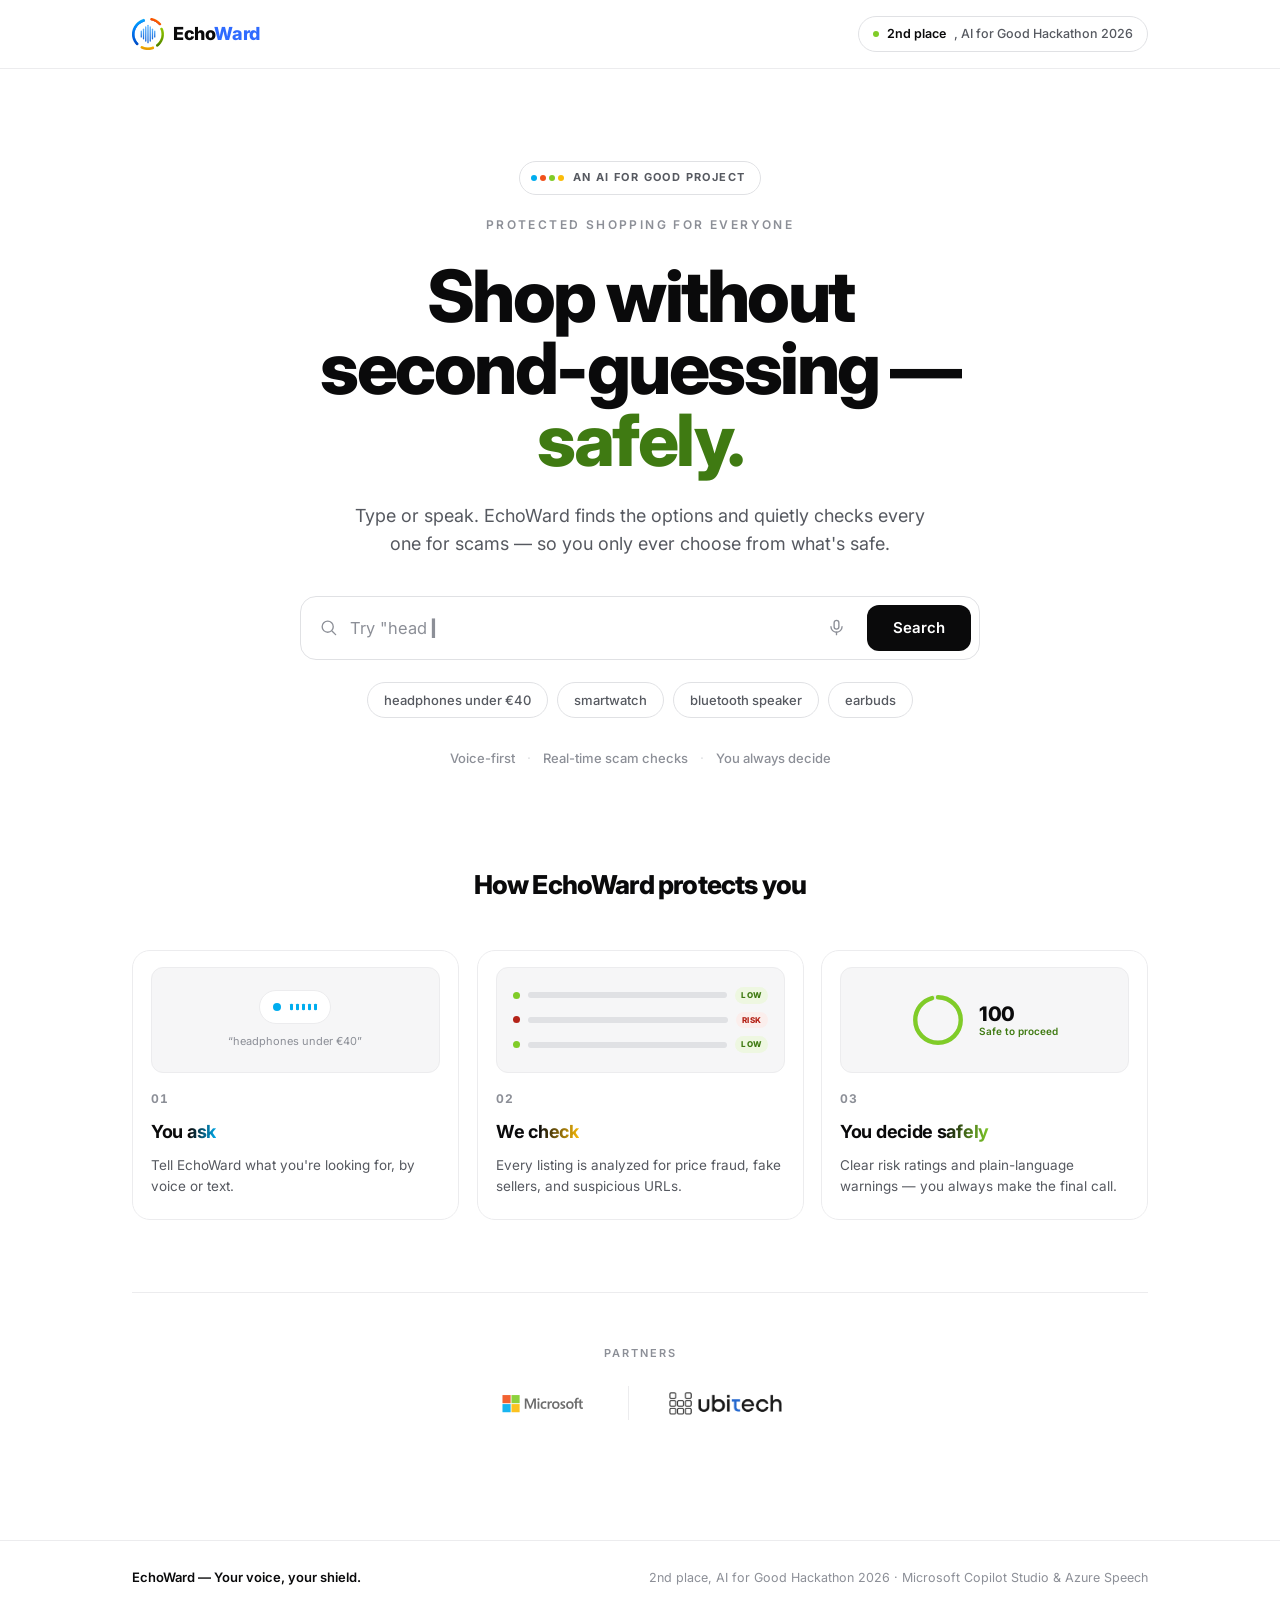
==== commit a56a7176: "feat(frontend): editorial redesign with EchoWard logo, brand-colour keywords, and cinematic step car" ====
--- a/index.html
+++ b/index.html
@@ -1,1096 +1,269 @@
 <!DOCTYPE html>
 <html lang="en">
 <head>
-  <meta charset="UTF-8">
-  <meta name="viewport" content="width=device-width, initial-scale=1.0">
-  <title>EchoWard Shopping Safety Assistant</title>
-  <meta name="description" content="EchoWard split-screen shopping safety demo with product grid and AI assistant.">
-  <script src="https://cdn.botframework.com/botframework-webchat/latest/webchat.js"></script>
-  <script src="https://aka.ms/csspeech/jsbrowserpackageraw"></script>
-  <style>
-    :root {
-      --bg: #eef4fb;
-      --surface: rgba(255, 255, 255, 0.92);
-      --panel: #ffffff;
-      --panel-strong: #f7fbff;
-      --text: #102033;
-      --muted: #5f7082;
-      --border: #d8e3ef;
-      --brand: #0f6cbd;
-      --brand-soft: #dceeff;
-      --ok: #198754;
-      --ok-soft: #e9f8ef;
-      --warn: #b85b00;
-      --warn-soft: #fff4e8;
-      --danger: #c4342b;
-      --danger-soft: #fff0ef;
-      --shadow: 0 18px 40px rgba(21, 45, 76, 0.12);
-    }
-
-    * {
-      box-sizing: border-box;
-    }
-
-    html, body {
-      height: 100%;
-    }
-
-    body {
-      margin: 0;
-      overflow: hidden;
-      font-family: "Segoe UI", Arial, sans-serif;
-      color: var(--text);
-      background:
-        radial-gradient(circle at top left, rgba(15, 108, 189, 0.14), transparent 30%),
-        radial-gradient(circle at bottom right, rgba(56, 189, 248, 0.12), transparent 26%),
-        linear-gradient(180deg, #eef4fb 0%, #f8fbff 100%);
-    }
-
-    .app {
-      display: grid;
-      grid-template-columns: minmax(0, 2fr) minmax(360px, 1fr);
-      gap: 18px;
-      height: 100vh;
-      padding: 18px;
-    }
-
-    .products-shell,
-    .assistant-shell {
-      min-height: 0;
-      border: 1px solid rgba(216, 227, 239, 0.9);
-      border-radius: 28px;
-      background: var(--surface);
-      backdrop-filter: blur(12px);
-      box-shadow: var(--shadow);
-      overflow: hidden;
-    }
-
-    .products-shell {
-      display: grid;
-      grid-template-rows: auto auto 1fr;
-      padding: 22px;
-      gap: 18px;
-    }
-
-    .eyebrow {
-      display: inline-flex;
-      align-items: center;
-      gap: 8px;
-      padding: 8px 12px;
-      border-radius: 999px;
-      background: var(--brand-soft);
-      color: var(--brand);
-      font-size: 0.86rem;
-      font-weight: 700;
-      letter-spacing: 0.02em;
-      text-transform: uppercase;
-    }
-
-    .hero {
-      display: grid;
-      grid-template-columns: minmax(0, 1fr) auto;
-      gap: 16px;
-      align-items: end;
-    }
-
-    .hero h1 {
-      margin: 12px 0 8px;
-      font-size: clamp(1.9rem, 2.5vw, 3rem);
-      line-height: 1.05;
-    }
-
-    .hero p {
-      margin: 0;
-      color: var(--muted);
-      max-width: 720px;
-      line-height: 1.55;
-    }
-
-    .summary-strip {
-      display: grid;
-      grid-template-columns: repeat(3, minmax(0, 1fr));
-      gap: 12px;
-    }
-
-    .summary-card {
-      padding: 14px 16px;
-      border-radius: 20px;
-      border: 1px solid var(--border);
-      background: linear-gradient(180deg, rgba(255, 255, 255, 0.98), #f8fbff);
-    }
-
-    .summary-card strong {
-      display: block;
-      font-size: 1.3rem;
-      margin-bottom: 4px;
-    }
-
-    .summary-card span {
-      color: var(--muted);
-      font-size: 0.92rem;
-    }
-
-    .product-grid {
-      display: grid;
-      grid-template-columns: repeat(auto-fit, minmax(220px, 1fr));
-      grid-auto-rows: 1fr;
-      gap: 14px;
-      min-height: 0;
-      align-content: start;
-      overflow: hidden;
-    }
-
-    .product-card {
-      display: grid;
-      grid-template-rows: auto auto 1fr auto auto;
-      gap: 10px;
-      min-height: 0;
-      padding: 14px;
-      border-radius: 24px;
-      border: 1px solid var(--border);
-      background: linear-gradient(180deg, #ffffff 0%, #f9fbfe 100%);
-    }
-
-    .card-topline,
-    .card-tags,
-    .rating-row,
-    .meta-row {
-      display: flex;
-      flex-wrap: wrap;
-      gap: 8px;
-      align-items: center;
-    }
-
-    .label,
-    .tag,
-    .badge {
-      display: inline-flex;
-      align-items: center;
-      justify-content: center;
-      min-height: 28px;
-      padding: 0 9px;
-      border-radius: 999px;
-      font-size: 0.76rem;
-      font-weight: 700;
-      white-space: nowrap;
-    }
-
-    .label {
-      background: #edf5ff;
-      color: var(--brand);
-    }
-
-    .tag {
-      background: #eef2f6;
-      color: #425466;
-    }
-
-    .badge.verified {
-      background: var(--ok-soft);
-      color: var(--ok);
-    }
-
-    .badge.unverified {
-      background: #eef1f4;
-      color: #697889;
-    }
-
-    .product-card h2 {
-      margin: 0;
-      font-size: 0.94rem;
-      line-height: 1.28;
-      letter-spacing: -0.01em;
-    }
-
-    .price-row {
-      display: flex;
-      align-items: baseline;
-      gap: 10px;
-      flex-wrap: wrap;
-    }
-
-    .price {
-      font-size: 1.38rem;
-      font-weight: 800;
-      letter-spacing: -0.03em;
-    }
-
-    .original-price {
-      color: var(--muted);
-      text-decoration: line-through;
-      font-size: 0.86rem;
-    }
-
-    .seller-line,
-    .detail-text {
-      color: var(--muted);
-      font-size: 0.82rem;
-      line-height: 1.35;
-    }
-
-    .rating-block {
-      display: grid;
-      gap: 4px;
-      min-width: 0;
-    }
-
-    .rating-label {
-      font-size: 0.68rem;
-      color: var(--muted);
-      text-transform: uppercase;
-      letter-spacing: 0.05em;
-      font-weight: 700;
-    }
-
-    .stars {
-      color: #f59e0b;
-      font-size: 0.84rem;
-      letter-spacing: 0.04em;
-    }
-
-    .stars small {
-      color: var(--muted);
-      margin-left: 6px;
-      font-size: 0.76rem;
-      letter-spacing: 0;
-    }
-
-    .assistant-shell {
-      display: grid;
-      grid-template-rows: auto auto auto 1fr auto;
-      position: relative;
-    }
-
-    .assistant-header {
-      padding: 22px 22px 14px;
-      border-bottom: 1px solid var(--border);
-      background: linear-gradient(180deg, rgba(255, 255, 255, 0.98), #f5faff);
-    }
-
-    .assistant-header h2 {
-      margin: 10px 0 8px;
-      font-size: 1.45rem;
-    }
-
-    .assistant-header p {
-      margin: 0;
-      color: var(--muted);
-      line-height: 1.5;
-      font-size: 0.94rem;
-    }
-
-    .mode-toggle {
-      display: grid;
-      grid-template-columns: 1fr 1fr;
-      gap: 8px;
-      padding: 14px 18px;
-      border-bottom: 1px solid var(--border);
-      background: var(--panel-strong);
-    }
-
-    .mode-toggle button,
-    .chat-composer button,
-    .mic-orb,
-    .quick-action {
-      appearance: none;
-      border: none;
-      cursor: pointer;
-      font: inherit;
-    }
-
-    .mode-toggle button {
-      padding: 12px 16px;
-      border-radius: 999px;
-      background: #eaf1f8;
-      color: #496173;
-      font-weight: 700;
-    }
-
-    .mode-toggle button.active {
-      background: var(--brand);
-      color: white;
-    }
-
-    .status-bar {
-      padding: 12px 18px;
-      font-size: 0.9rem;
-      border-bottom: 1px solid var(--border);
-    }
-
-    .status-bar.ok {
-      background: var(--ok-soft);
-      color: var(--ok);
-    }
-
-    .status-bar.warn {
-      background: var(--warn-soft);
-      color: var(--warn);
-    }
-
-    .status-bar.error {
-      background: var(--danger-soft);
-      color: var(--danger);
-    }
-
-    .messages {
-      min-height: 0;
-      overflow: auto;
-      padding: 18px;
-      display: grid;
-      gap: 12px;
-      background:
-        radial-gradient(circle at top right, rgba(15, 108, 189, 0.08), transparent 25%),
-        linear-gradient(180deg, #fbfdff 0%, #f7faff 100%);
-    }
-
-    .message {
-      max-width: 92%;
-      padding: 12px 14px;
-      border-radius: 18px;
-      line-height: 1.48;
-      font-size: 0.94rem;
-      white-space: pre-wrap;
-      word-break: break-word;
-    }
-
-    .message.bot {
-      justify-self: start;
-      background: white;
-      border: 1px solid var(--border);
-      box-shadow: 0 10px 24px rgba(16, 32, 51, 0.06);
-    }
-
-    .message.user {
-      justify-self: end;
-      background: #dff0ff;
-      color: #103a60;
-    }
-
-    .assistant-controls {
-      padding: 16px 18px 18px;
-      border-top: 1px solid var(--border);
-      background: rgba(255, 255, 255, 0.98);
-    }
-
-    .control-panel {
-      display: none;
-    }
-
-    .control-panel.active {
-      display: block;
-    }
-
-    .voice-panel {
-      display: grid;
-      justify-items: center;
-      gap: 14px;
-      text-align: center;
-    }
-
-    .mic-orb {
-      width: 96px;
-      height: 96px;
-      border-radius: 50%;
-      background:
-        radial-gradient(circle at 30% 30%, #65b2ff, var(--brand));
-      box-shadow:
-        0 0 0 12px rgba(15, 108, 189, 0.08),
-        0 18px 40px rgba(15, 108, 189, 0.28);
-      color: white;
-      font-size: 2rem;
-      transition: transform 0.2s ease, box-shadow 0.2s ease;
-    }
-
-    .mic-orb:hover,
-    .mic-orb.listening {
-      transform: translateY(-2px) scale(1.02);
-      box-shadow:
-        0 0 0 18px rgba(15, 108, 189, 0.12),
-        0 22px 44px rgba(15, 108, 189, 0.34);
-    }
-
-    .voice-panel h3,
-    .chat-panel h3 {
-      margin: 0;
-      font-size: 1rem;
-    }
-
-    .voice-panel p,
-    .chat-panel p,
-    .transcript-box,
-    .quick-actions {
-      color: var(--muted);
-      font-size: 0.9rem;
-    }
-
-    .transcript-box {
-      width: 100%;
-      min-height: 52px;
-      padding: 12px 14px;
-      border-radius: 16px;
-      border: 1px dashed var(--border);
-      background: #fbfdff;
-      text-align: left;
-    }
-
-    .quick-actions {
-      display: flex;
-      flex-wrap: wrap;
-      gap: 8px;
-      width: 100%;
-    }
-
-    .quick-action {
-      padding: 10px 12px;
-      border-radius: 999px;
-      background: #edf5ff;
-      color: var(--brand);
-      font-weight: 700;
-    }
-
-    .chat-panel {
-      display: grid;
-      gap: 12px;
-    }
-
-    .chat-composer {
-      display: grid;
-      grid-template-columns: minmax(0, 1fr) auto;
-      gap: 10px;
-      align-items: center;
-    }
-
-    .chat-composer input {
-      width: 100%;
-      min-width: 0;
-      padding: 14px 16px;
-      border-radius: 16px;
-      border: 1px solid var(--border);
-      background: #f9fbfe;
-      color: var(--text);
-      font: inherit;
-    }
-
-    .chat-composer button {
-      min-width: 92px;
-      padding: 14px 18px;
-      border-radius: 16px;
-      background: var(--brand);
-      color: white;
-      font-weight: 700;
-    }
-
-    .chat-composer button:disabled,
-    .mode-toggle button:disabled,
-    .quick-action:disabled,
-    .mic-orb:disabled {
-      cursor: not-allowed;
-      opacity: 0.55;
-    }
-  </style>
+  <meta charset="UTF-8" />
+  <meta name="viewport" content="width=device-width, initial-scale=1.0" />
+  <title>EchoWard — Your voice, your shield.</title>
+  <meta name="description" content="EchoWard — a voice-first AI agent that protects vulnerable shoppers from online scams in real time." />
+  <meta name="theme-color" content="#ffffff" />
+  <link rel="preconnect" href="https://fonts.googleapis.com" />
+  <link rel="preconnect" href="https://fonts.gstatic.com" crossorigin />
+  <link href="https://fonts.googleapis.com/css2?family=Inter:wght@400;500;600;700;800;900&display=swap" rel="stylesheet" />
+  <link rel="stylesheet" href="style.css" />
 </head>
 <body>
-  <main class="app">
-    <section class="products-shell" aria-label="Product results">
-      <div class="hero">
-        <div>
-          <span class="eyebrow">EchoWard Shopping Monitor</span>
-          <h1>Safer shopping choices, reviewed side by side in real time.</h1>
-          <p>
-            EchoWard watches product listings for risky pricing, weak seller history, and refund red flags
-            while staying available in voice or chat on the right.
-          </p>
+
+  <!-- Scroll progress -->
+  <div class="scroll-progress" aria-hidden="true"></div>
+
+  <!-- Header -->
+  <header>
+    <div class="header-inner">
+      <a class="logo" href="#top" aria-label="EchoWard home">
+        <span class="logo-mark" aria-hidden="true">
+          <img class="lm-ring" src="assets/echoward-ring.png" alt="" />
+          <svg class="lm-wave" viewBox="0 0 100 100" xmlns="http://www.w3.org/2000/svg">
+            <defs>
+              <linearGradient id="lmWave" x1="0" y1="0" x2="0" y2="1">
+                <stop offset="0" stop-color="#5db4ff" />
+                <stop offset="1" stop-color="#1565d8" />
+              </linearGradient>
+            </defs>
+            <g fill="url(#lmWave)">
+              <rect x="27" y="39" width="4" height="22" rx="2" style="animation-duration:.95s;animation-delay:-.05s" />
+              <rect x="34" y="33" width="4" height="34" rx="2" style="animation-duration:1.25s;animation-delay:-.5s" />
+              <rect x="41" y="26" width="4" height="48" rx="2" style="animation-duration:.85s;animation-delay:-.2s" />
+              <rect x="48" y="21" width="4" height="58" rx="2" style="animation-duration:1.15s;animation-delay:-.8s" />
+              <rect x="55" y="26" width="4" height="48" rx="2" style="animation-duration:.95s;animation-delay:-.35s" />
+              <rect x="62" y="33" width="4" height="34" rx="2" style="animation-duration:1.3s;animation-delay:-.15s" />
+              <rect x="69" y="39" width="4" height="22" rx="2" style="animation-duration:.9s;animation-delay:-.6s" />
+            </g>
+          </svg>
+        </span>
+        <span class="wordmark">Echo<span class="wm-accent">Ward</span></span>
+      </a>
+      <div class="header-badge">
+        <span class="badge-dot" aria-hidden="true"></span>
+        <span class="badge-rank">2nd place</span><span class="badge-rest">, AI for Good Hackathon 2026</span>
+      </div>
+    </div>
+  </header>
+
+  <!-- Main -->
+  <main id="top">
+
+    <!-- Hero -->
+    <section class="search-section">
+      <div class="hero-tag">
+        <span class="aifg">
+          <span class="aifg-dots" aria-hidden="true"><i></i><i></i><i></i><i></i></span>
+          An AI for Good project
+        </span>
+      </div>
+      <span class="eyebrow">Protected shopping for everyone</span>
+      <h1 class="hero-title">Shop without<br />second-guessing —<br /><span class="accent-text">safely.</span></h1>
+      <p class="search-hint">Type or speak. EchoWard finds the options and quietly checks every one for scams — so you only ever choose from what's safe.</p>
+
+      <div class="search-bar">
+        <span class="search-glyph" aria-hidden="true">
+          <svg viewBox="0 0 24 24" width="19" height="19" fill="none" stroke="currentColor" stroke-width="1.7" stroke-linecap="round" stroke-linejoin="round"><circle cx="11" cy="11" r="7" /><path d="m21 21-4.3-4.3" /></svg>
+        </span>
+        <input
+          type="text"
+          id="searchInput"
+          placeholder="Try &quot;headphones under 40 euros&quot; or &quot;smartwatch&quot;"
+          autocomplete="off"
+        />
+        <button id="voiceBtn" class="voice-btn" title="Speak" aria-label="Search by voice">
+          <svg viewBox="0 0 24 24" width="19" height="19" fill="none" stroke="currentColor" stroke-width="1.7" stroke-linecap="round" stroke-linejoin="round"><rect x="9" y="3" width="6" height="11" rx="3" /><path d="M5 11a7 7 0 0 0 14 0" /><path d="M12 18v3" /></svg>
+        </button>
+        <button id="searchBtn" class="search-btn">Search</button>
+      </div>
+
+      <!-- Voice status indicator -->
+      <div id="voiceStatus" class="voice-status hidden">
+        <span class="pulse-dot"></span>
+        <span>Listening… speak now</span>
+      </div>
+
+      <!-- Quick suggestions -->
+      <div class="suggestions">
+        <button class="chip" data-query="headphones under 40 euros">headphones under €40</button>
+        <button class="chip" data-query="smartwatch">smartwatch</button>
+        <button class="chip" data-query="bluetooth speaker">bluetooth speaker</button>
+        <button class="chip" data-query="earbuds">earbuds</button>
+      </div>
+
+      <!-- Trust line -->
+      <p class="trust-row">
+        <span>Voice-first</span><span class="sep" aria-hidden="true">·</span>
+        <span>Real-time scam checks</span><span class="sep" aria-hidden="true">·</span>
+        <span>You always decide</span>
+      </p>
+    </section>
+
+    <!-- Status Bar -->
+    <div id="statusBar" class="status-bar hidden">
+      <span class="status-spinner" aria-hidden="true"></span>
+      <span id="statusText">Searching and checking safety…</span>
+      <span class="scan-track" aria-hidden="true"></span>
+    </div>
+
+    <!-- Results -->
+    <section id="resultsSection" class="results-section hidden">
+      <div id="recommendationBanner" class="recommendation-banner hidden">
+        <span class="rec-rule" aria-hidden="true"></span>
+        <div class="rec-text">
+          <strong>EchoWard's pick</strong>
+          <span id="recommendedProduct"></span>
         </div>
       </div>
-
-      <div class="summary-strip">
-        <div class="summary-card">
-          <strong id="product-count">0</strong>
-          <span>Products in view</span>
-        </div>
-        <div class="summary-card">
-          <strong id="verified-count">0</strong>
-          <span>Verified sellers</span>
-        </div>
-        <div class="summary-card">
-          <strong id="platform-count">0</strong>
-          <span>Platforms compared</span>
-        </div>
-      </div>
-
-      <div id="product-grid" class="product-grid"></div>
-    </section>
-
-    <aside class="assistant-shell" aria-label="EchoWard assistant">
-      <div class="assistant-header">
-        <span class="eyebrow">AI Assistant</span>
-        <h2>EchoWard is ready</h2>
-        <p>
-          Switch between chat and voice instantly. Voice mode uses Azure Speech for STT and TTS, while both
-          modes share the same EchoWard conversation.
-        </p>
-      </div>
-
-      <div class="mode-toggle">
-        <button id="chat-mode-button" class="active" type="button">Chat Mode</button>
-        <button id="voice-mode-button" type="button">Voice Mode</button>
-      </div>
-
-      <div id="status" class="status-bar warn">Connecting to EchoWard...</div>
-
-      <div id="messages" class="messages" aria-live="polite">
-        <div class="message bot">EchoWard is online. Ask about any item in the grid or start speaking when voice mode is ready.</div>
-      </div>
-
-      <div class="assistant-controls">
-        <div id="chat-controls" class="control-panel active">
-          <div class="chat-panel">
-            <h3>Type your question</h3>
-            <p>Try asking which listing looks safest, whether a seller is suspicious, or what warning signs matter most.</p>
-            <div class="quick-actions" id="quick-actions"></div>
-            <div class="chat-composer">
-              <input id="chat-input" type="text" placeholder="Ask EchoWard about a product..." autocomplete="off">
-              <button id="send-button" type="button">Send</button>
+      <div id="resultsGrid" class="results-grid"></div>
+    </section>
+
+    <!-- How It Works -->
+    <section class="how-it-works">
+      <h2 class="section-title" data-reveal>How EchoWard protects you</h2>
+      <div class="steps">
+
+        <article class="step" data-reveal>
+          <div class="step-screen" aria-hidden="true">
+            <div class="scr scr-ask">
+              <div class="ask-pill">
+                <span class="ask-mic"></span>
+                <span class="ask-eq"><i></i><i></i><i></i><i></i><i></i></span>
+              </div>
+              <span class="ask-cap">“headphones under €40”</span>
             </div>
           </div>
-        </div>
-
-        <div id="voice-controls" class="control-panel">
-          <div class="voice-panel">
-            <h3>Talk to EchoWard</h3>
-            <p>Use the microphone orb to ask about the products on the left. EchoWard will answer aloud with Aria.</p>
-            <button id="mic-button" class="mic-orb" type="button" aria-label="Start listening">Mic</button>
-            <div id="transcript-box" class="transcript-box">Your latest transcript will appear here.</div>
-          </div>
-        </div>
-      </div>
-    </aside>
-  </main>
-
-  <script>
-    const products = [
-      {
-        "product_id": "P001",
-        "product_name": "Sony WH-1000XM5 Wireless Headphones",
-        "category": "Electronics",
-        "price": 249.99,
-        "original_price": 279.99,
-        "seller_name": "SonyOfficialStore",
-        "seller_rating": 4.8,
-        "seller_review_count": 12500,
-        "product_rating": 4.7,
-        "product_review_count": 8900,
-        "is_verified_seller": true,
-        "seller_days_on_platform": 1825,
-        "return_policy": "30-day free return",
-        "platform": "Amazon"
-      },
-      {
-        "product_id": "P002",
-        "product_name": "Sony WH-1000XM5 Wireless Headphones",
-        "category": "Electronics",
-        "price": 49.99,
-        "original_price": 279.99,
-        "seller_name": "BestDeals2024",
-        "seller_rating": 2.1,
-        "seller_review_count": 12,
-        "product_rating": 3.2,
-        "product_review_count": 8,
-        "is_verified_seller": false,
-        "seller_days_on_platform": 14,
-        "return_policy": "No returns",
-        "platform": "eBay"
-      },
-      {
-        "product_id": "P003",
-        "product_name": "Nike Air Max 270",
-        "category": "Footwear",
-        "price": 129.99,
-        "original_price": 150.00,
-        "seller_name": "NikeOfficial",
-        "seller_rating": 4.9,
-        "seller_review_count": 25000,
-        "product_rating": 4.6,
-        "product_review_count": 15000,
-        "is_verified_seller": true,
-        "seller_days_on_platform": 3650,
-        "return_policy": "60-day free return",
-        "platform": "Nike.com"
-      },
-      {
-        "product_id": "P004",
-        "product_name": "iPhone 15 Pro",
-        "category": "Electronics",
-        "price": 199.99,
-        "original_price": 999.99,
-        "seller_name": "TechSuper99",
-        "seller_rating": 1.8,
-        "seller_review_count": 5,
-        "product_rating": 2.5,
-        "product_review_count": 3,
-        "is_verified_seller": false,
-        "seller_days_on_platform": 7,
-        "return_policy": "No returns",
-        "platform": "eBay"
-      },
-      {
-        "product_id": "P005",
-        "product_name": "Samsung 65\" 4K Smart TV",
-        "category": "Electronics",
-        "price": 799.99,
-        "original_price": 899.99,
-        "seller_name": "SamsungStore",
-        "seller_rating": 4.7,
-        "seller_review_count": 9800,
-        "product_rating": 4.5,
-        "product_review_count": 6700,
-        "is_verified_seller": true,
-        "seller_days_on_platform": 2190,
-        "return_policy": "30-day free return",
-        "platform": "Amazon"
-      },
-      {
-        "product_id": "P006",
-        "product_name": "Rolex Submariner Watch",
-        "category": "Accessories",
-        "price": 299.99,
-        "original_price": 9500.00,
-        "seller_name": "LuxuryDealsShop",
-        "seller_rating": 2.3,
-        "seller_review_count": 18,
-        "product_rating": 2.8,
-        "product_review_count": 11,
-        "is_verified_seller": false,
-        "seller_days_on_platform": 21,
-        "return_policy": "No returns",
-        "platform": "Trendyol"
-      }
-    ];
-
-    const tokenEndpoint = "/api/copilot-token";
-    const directLineDomain = "https://europe.directline.botframework.com/v3/directline";
-    const speechKey = "758afc79580b488193eea71f5dd347e9";
-    const speechRegion = "swedencentral";
-    const speechVoice = "en-US-AriaNeural";
-
-    const productGrid = document.getElementById("product-grid");
-    const productCountEl = document.getElementById("product-count");
-    const verifiedCountEl = document.getElementById("verified-count");
-    const platformCountEl = document.getElementById("platform-count");
-    const chatModeButton = document.getElementById("chat-mode-button");
-    const voiceModeButton = document.getElementById("voice-mode-button");
-    const chatControls = document.getElementById("chat-controls");
-    const voiceControls = document.getElementById("voice-controls");
-    const statusEl = document.getElementById("status");
-    const messagesEl = document.getElementById("messages");
-    const chatInput = document.getElementById("chat-input");
-    const sendButton = document.getElementById("send-button");
-    const quickActionsEl = document.getElementById("quick-actions");
-    const micButton = document.getElementById("mic-button");
-    const transcriptBox = document.getElementById("transcript-box");
-
-    let assistantMode = "chat";
-    let speechSynthesizer;
-    let directLine;
-    let conversationReady = false;
-    let isListening = false;
-
-    const quickPrompts = [
-      "Which product looks safest here?",
-      "Check the suspicious sellers for me.",
-      "Compare the verified sellers only."
-    ];
-
-    function formatCurrency(value) {
-      return new Intl.NumberFormat("en-US", {
-        style: "currency",
-        currency: "USD"
-      }).format(value);
-    }
-
-    function formatNumber(value) {
-      return new Intl.NumberFormat("en-US").format(value);
-    }
-
-    function formatMembership(days) {
-      if (days >= 365) {
-        const years = Math.round(days / 365);
-        return `Member for ${years} year${years === 1 ? "" : "s"}`;
-      }
-
-      if (days >= 30) {
-        const months = Math.round(days / 30);
-        return `Member for ${months} month${months === 1 ? "" : "s"}`;
-      }
-
-      return `Member for ${days} day${days === 1 ? "" : "s"}`;
-    }
-
-    function renderStars(value) {
-      const fullStars = Math.round(value);
-      return `${"&#9733;".repeat(fullStars)}${"&#9734;".repeat(5 - fullStars)}`;
-    }
-
-    function renderProducts(items) {
-      productCountEl.textContent = formatNumber(items.length);
-      verifiedCountEl.textContent = formatNumber(items.filter(item => item.is_verified_seller).length);
-      platformCountEl.textContent = formatNumber(new Set(items.map(item => item.platform)).size);
-
-      productGrid.innerHTML = items.map(item => `
-        <article class="product-card">
-          <div class="card-topline">
-            <span class="label">${item.category}</span>
-            <span class="tag">${item.platform}</span>
-          </div>
-          <h2>${item.product_name}</h2>
-          <div>
-            <div class="price-row">
-              <span class="price">${formatCurrency(item.price)}</span>
-              ${item.original_price > item.price ? `<span class="original-price">${formatCurrency(item.original_price)}</span>` : ""}
-            </div>
-            <div class="seller-line">Sold by <strong>${item.seller_name}</strong></div>
-          </div>
-          <div class="rating-row">
-            <div class="rating-block">
-              <span class="rating-label">Seller rating</span>
-              <span class="stars">${renderStars(item.seller_rating)}<small>${item.seller_rating.toFixed(1)} | ${formatNumber(item.seller_review_count)} reviews</small></span>
-            </div>
-            <div class="rating-block">
-              <span class="rating-label">Product rating</span>
-              <span class="stars">${renderStars(item.product_rating)}<small>${item.product_rating.toFixed(1)} | ${formatNumber(item.product_review_count)} reviews</small></span>
+          <span class="step-num">01</span>
+          <h3>You <span class="mark blue">ask</span></h3>
+          <p>Tell EchoWard what you're looking for, by voice or text.</p>
+        </article>
+
+        <article class="step" data-reveal style="transition-delay:.08s">
+          <div class="step-screen" aria-hidden="true">
+            <div class="scr scr-check">
+              <div class="chk-row"><span class="chk-ic"></span><span class="chk-name"></span><span class="chk-tag low">LOW</span></div>
+              <div class="chk-row"><span class="chk-ic"></span><span class="chk-name"></span><span class="chk-tag crit">RISK</span></div>
+              <div class="chk-row"><span class="chk-ic"></span><span class="chk-name"></span><span class="chk-tag low">LOW</span></div>
+              <span class="chk-beam"></span>
             </div>
           </div>
-          <div class="meta-row">
-            <span class="badge ${item.is_verified_seller ? "verified" : "unverified"}">
-              ${item.is_verified_seller ? "Verified" : "Unverified"}
-            </span>
-            <span class="detail-text">${formatMembership(item.seller_days_on_platform)}</span>
+          <span class="step-num">02</span>
+          <h3>We <span class="mark yellow">check</span></h3>
+          <p>Every listing is analyzed for price fraud, fake sellers, and suspicious URLs.</p>
+        </article>
+
+        <article class="step" data-reveal style="transition-delay:.16s">
+          <div class="step-screen" aria-hidden="true">
+            <div class="scr scr-decide">
+              <svg class="dec-ring" viewBox="0 0 64 64" xmlns="http://www.w3.org/2000/svg">
+                <circle class="dr-track" cx="32" cy="32" r="26" />
+                <circle class="dr-fill" cx="32" cy="32" r="26" />
+              </svg>
+              <div class="dec-meta"><strong>100</strong><span>Safe to proceed</span></div>
+            </div>
           </div>
-          <div class="detail-text">Return policy: ${item.return_policy}</div>
+          <span class="step-num">03</span>
+          <h3>You decide <span class="mark green">safely</span></h3>
+          <p>Clear risk ratings and plain-language warnings — you always make the final call.</p>
         </article>
-      `).join("");
-    }
-
-    function setAssistantMode(mode) {
-      assistantMode = mode;
-      const chatActive = mode === "chat";
-      chatModeButton.classList.toggle("active", chatActive);
-      voiceModeButton.classList.toggle("active", !chatActive);
-      chatControls.classList.toggle("active", chatActive);
-      voiceControls.classList.toggle("active", !chatActive);
-    }
-
-    function setStatus(message, type) {
-      statusEl.textContent = message;
-      statusEl.className = "status-bar" + (type ? " " + type : "");
-    }
-
-    function describeError(error) {
-      if (!error) {
-        return "Unknown error.";
+
+      </div>
+    </section>
+
+    <!-- Partners -->
+    <section class="partners">
+      <span class="partner-cap" data-reveal>Partners</span>
+      <div class="partner-row" data-reveal style="transition-delay:.06s">
+        <img class="partner-logo ms" src="assets/microsoft-logo.svg" alt="Microsoft" width="99" height="33" />
+        <span class="partner-divider" aria-hidden="true"></span>
+        <img class="partner-logo ubi" src="assets/ubitech-logo.png" alt="Ubitech" />
+      </div>
+    </section>
+
+  </main>
+
+  <!-- Footer -->
+  <footer class="site-footer">
+    <div class="footer-inner">
+      <span class="footer-brand">EchoWard — Your voice, your shield.</span>
+      <span class="footer-meta">2nd place, AI for Good Hackathon 2026 · Microsoft Copilot Studio &amp; Azure Speech</span>
+    </div>
+  </footer>
+
+  <!-- Warning Modal -->
+  <div id="warningModal" class="modal-overlay hidden">
+    <div class="modal">
+      <span class="modal-mark" aria-hidden="true">
+        <svg viewBox="0 0 24 24" width="26" height="26" fill="none" stroke="currentColor" stroke-width="1.7" stroke-linecap="round" stroke-linejoin="round"><path d="M10.3 4 2 18.5A2 2 0 0 0 3.7 21.5h16.6a2 2 0 0 0 1.7-3L13.7 4a2 2 0 0 0-3.4 0Z" /><path d="M12 9.5v4.2" /><path d="M12 17.3h.01" /></svg>
+      </span>
+      <h2 id="modalTitle">High Risk Detected</h2>
+      <div id="modalRiskBadge" class="risk-badge risk-critical">CRITICAL RISK</div>
+      <p id="modalProductName" class="modal-product-name"></p>
+      <div id="modalReasons" class="modal-reasons"></div>
+      <p class="modal-question">Do you still want to proceed with this purchase?</p>
+      <div class="modal-actions">
+        <button id="modalNo" class="btn-safe">No, go back to safe options</button>
+        <button id="modalYes" class="btn-danger">Yes, proceed anyway</button>
+      </div>
+    </div>
+  </div>
+
+  <!-- Safe Proceed Toast -->
+  <div id="safeToast" class="toast hidden">Great choice — proceeding to checkout…</div>
+
+  <script src="app.js"></script>
+
+  <!-- Progressive enhancement: scroll reveal.
+       Modern browsers use CSS scroll-driven animation (scrubbed by scroll);
+       this JS is only a fallback for browsers without animation-timeline. -->
+  <script>
+    (function () {
+      var supportsView = window.CSS && CSS.supports && CSS.supports('animation-timeline', 'view()');
+      if (supportsView) return;
+      var els = document.querySelectorAll('[data-reveal]');
+      if ('IntersectionObserver' in window && els.length) {
+        document.body.classList.add('reveal-ready');
+        var io = new IntersectionObserver(function (entries) {
+          entries.forEach(function (e) {
+            if (e.isIntersecting) { e.target.classList.add('is-in'); io.unobserve(e.target); }
+          });
+        }, { threshold: 0.1, rootMargin: '0px 0px -40px 0px' });
+        els.forEach(function (el) { io.observe(el); });
       }
-
-      if (typeof error === "string") {
-        return error;
+    })();
+  </script>
+
+  <!-- Animated placeholder in the search field -->
+  <script>
+    (function () {
+      var input = document.getElementById('searchInput');
+      if (!input) return;
+      if (window.matchMedia && window.matchMedia('(prefers-reduced-motion: reduce)').matches) return;
+      var DEFAULT = input.getAttribute('placeholder') || '';
+      var phrases = ['"headphones under 40 euros"', '"a smartwatch"', '"wireless earbuds"', '"a bluetooth speaker"', '"a gift under 50 euros"'];
+      var pi = 0, ci = 0, deleting = false;
+      var caret = ' ▎';
+      function idle() { return document.activeElement === input || input.value.length > 0; }
+      function tick() {
+        if (idle()) { input.placeholder = DEFAULT; setTimeout(tick, 600); return; }
+        var p = phrases[pi];
+        if (!deleting) {
+          ci++;
+          input.placeholder = 'Try ' + p.slice(0, ci) + caret;
+          if (ci >= p.length) { deleting = true; return setTimeout(tick, 1600); }
+          setTimeout(tick, 70 + Math.random() * 45);
+        } else {
+          ci--;
+          input.placeholder = 'Try ' + p.slice(0, Math.max(0, ci)) + caret;
+          if (ci <= 0) { deleting = false; pi = (pi + 1) % phrases.length; return setTimeout(tick, 380); }
+          setTimeout(tick, 38);
+        }
       }
-
-      if (error.message) {
-        return error.message;
-      }
-
-      try {
-        return JSON.stringify(error);
-      } catch {
-        return String(error);
-      }
-    }
-
-    function appendMessage(role, text) {
-      const bubble = document.createElement("div");
-      bubble.className = `message ${role}`;
-      bubble.textContent = text;
-      messagesEl.appendChild(bubble);
-      messagesEl.scrollTop = messagesEl.scrollHeight;
-    }
-
-    function getSpeechSynthesizer() {
-      if (!speechKey || !speechRegion) {
-        return null;
-      }
-
-      if (!speechSynthesizer) {
-        const speechConfig = SpeechSDK.SpeechConfig.fromSubscription(speechKey, speechRegion);
-        speechConfig.speechSynthesisVoiceName = speechVoice;
-        speechSynthesizer = new SpeechSDK.SpeechSynthesizer(speechConfig);
-      }
-
-      return speechSynthesizer;
-    }
-
-    function getSpeechConfig() {
-      if (!speechKey || !speechRegion) {
-        return null;
-      }
-
-      const speechConfig = SpeechSDK.SpeechConfig.fromSubscription(speechKey, speechRegion);
-      speechConfig.speechRecognitionLanguage = "en-US";
-      speechConfig.speechSynthesisVoiceName = speechVoice;
-      return speechConfig;
-    }
-
-    function updateControlsState() {
-      sendButton.disabled = !conversationReady || !chatInput.value.trim();
-      micButton.disabled = !conversationReady || !getSpeechConfig();
-      micButton.classList.toggle("listening", isListening);
-    }
-
-    async function speakText(text) {
-      if (assistantMode !== "voice" || !text) {
-        return;
-      }
-
-      const synthesizer = getSpeechSynthesizer();
-      if (!synthesizer) {
-        return;
-      }
-
-      await new Promise((resolve, reject) => {
-        synthesizer.speakTextAsync(
-          text,
-          () => resolve(),
-          error => reject(error)
-        );
-      });
-    }
-
-    async function recognizeSpeechOnce() {
-      if (!window.isSecureContext) {
-        throw new Error("Microphone access requires HTTPS or localhost. Do not open this page with file://.");
-      }
-
-      const speechConfig = getSpeechConfig();
-      if (!speechConfig) {
-        throw new Error("Azure Speech key or region is missing.");
-      }
-
-      const audioConfig = SpeechSDK.AudioConfig.fromDefaultMicrophoneInput();
-      const recognizer = new SpeechSDK.SpeechRecognizer(speechConfig, audioConfig);
-
-      return await new Promise((resolve, reject) => {
-        recognizer.recognizeOnceAsync(
-          result => {
-            recognizer.close();
-
-            if (result.reason === SpeechSDK.ResultReason.RecognizedSpeech && result.text) {
-              resolve(result.text);
-              return;
-            }
-
-            if (result.reason === SpeechSDK.ResultReason.NoMatch) {
-              reject(new Error("No speech was recognized."));
-              return;
-            }
-
-            reject(new Error(result.errorDetails || "Speech recognition failed."));
-          },
-          error => {
-            recognizer.close();
-            reject(error);
-          }
-        );
-      });
-    }
-
-    async function postMessageToBot(text) {
-      if (!directLine) {
-        throw new Error("Direct Line connection is not ready.");
-      }
-
-      appendMessage("user", text);
-
-      await new Promise((resolve, reject) => {
-        directLine.postActivity({
-          type: "message",
-          from: { id: "user", role: "user" },
-          text
-        }).subscribe({
-          next: () => resolve(),
-          error: reject
-        });
-      });
-    }
-
-    async function sendChatMessage(text) {
-      const message = text.trim();
-      if (!message || !conversationReady) {
-        return;
-      }
-
-      chatInput.value = "";
-      updateControlsState();
-      setStatus("EchoWard is reviewing your request...", "warn");
-
-      try {
-        await postMessageToBot(message);
-      } catch (error) {
-        console.error(error);
-        setStatus("Message failed: " + describeError(error), "error");
-      }
-    }
-
-    async function startListening() {
-      if (isListening || !conversationReady) {
-        return;
-      }
-
-      isListening = true;
-      updateControlsState();
-      transcriptBox.textContent = "Listening for your voice...";
-      setStatus("Listening for your voice...", "ok");
-
-      try {
-        const transcript = await recognizeSpeechOnce();
-        transcriptBox.textContent = transcript;
-        await postMessageToBot(transcript);
-      } catch (error) {
-        console.error(error);
-        transcriptBox.textContent = "Voice capture did not complete.";
-        setStatus("Speech input failed: " + describeError(error), "error");
-      } finally {
-        isListening = false;
-        updateControlsState();
-      }
-    }
-
-    async function fetchDirectLineToken() {
-      const response = await fetch(tokenEndpoint);
-
-      let payload;
-      try {
-        payload = await response.json();
-      } catch {
-        payload = null;
-      }
-
-      if (!response.ok) {
-        const details = payload && (payload.details || payload.error);
-        throw new Error(
-          "Token endpoint returned " + response.status + (details ? ": " + details : "")
-        );
-      }
-
-      if (!payload.token) {
-        throw new Error("Token response did not include a Direct Line token.");
-      }
-
-      return payload.token;
-    }
-
-    async function connectAssistant() {
-      setStatus("Connecting to EchoWard...", "warn");
-
-      try {
-        const token = await fetchDirectLineToken();
-        directLine = window.WebChat.createDirectLine({
-          token,
-          domain: directLineDomain
-        });
-
-        directLine.connectionStatus$.subscribe(status => {
-          if (status === 1) {
-            setStatus("Connecting to EchoWard...", "warn");
-            return;
-          }
-
-          if (status === 2) {
-            conversationReady = true;
-            updateControlsState();
-            setStatus("Connected. Ask EchoWard about any product on the left.", "ok");
-            return;
-          }
-
-          if (status === 3) {
-            conversationReady = false;
-            updateControlsState();
-            setStatus("EchoWard token expired. Refresh the page to reconnect.", "error");
-            return;
-          }
-
-          if (status === 4) {
-            conversationReady = false;
-            updateControlsState();
-            setStatus("EchoWard failed to connect. Check publish status, authentication mode, and web channel security.", "error");
-            return;
-          }
-
-          if (status === 5) {
-            conversationReady = false;
-            updateControlsState();
-            setStatus("EchoWard conversation ended.", "warn");
-          }
-        });
-
-        directLine.activity$.subscribe(async activity => {
-          if (activity.type !== "message" || !activity.text) {
-            return;
-          }
-
-          if (activity.from && activity.from.role === "user") {
-            return;
-          }
-
-          appendMessage("bot", activity.text);
-          setStatus("EchoWard replied.", "ok");
-
-          try {
-            await speakText(activity.text);
-          } catch (error) {
-            console.error(error);
-            setStatus("Voice playback failed: " + describeError(error), "error");
-          }
-        });
-      } catch (error) {
-        console.error(error);
-        conversationReady = false;
-        updateControlsState();
-        setStatus("Connection failed: " + describeError(error), "error");
-      }
-    }
-
-    function renderQuickActions() {
-      quickActionsEl.innerHTML = "";
-
-      quickPrompts.forEach(prompt => {
-        const button = document.createElement("button");
-        button.type = "button";
-        button.className = "quick-action";
-        button.textContent = prompt;
-        button.addEventListener("click", () => {
-          chatInput.value = prompt;
-          updateControlsState();
-          sendChatMessage(prompt);
-        });
-        quickActionsEl.appendChild(button);
-      });
-    }
-
-    renderProducts(products);
-    renderQuickActions();
-    setAssistantMode("chat");
-    updateControlsState();
-    connectAssistant();
-
-    chatModeButton.addEventListener("click", () => setAssistantMode("chat"));
-    voiceModeButton.addEventListener("click", () => setAssistantMode("voice"));
-    sendButton.addEventListener("click", () => sendChatMessage(chatInput.value));
-    chatInput.addEventListener("input", updateControlsState);
-    chatInput.addEventListener("keydown", event => {
-      if (event.key === "Enter") {
-        event.preventDefault();
-        sendChatMessage(chatInput.value);
-      }
-    });
-    micButton.addEventListener("click", startListening);
+      setTimeout(tick, 1300);
+    })();
   </script>
 </body>
 </html>
--- a/style.css
+++ b/style.css
@@ -0,0 +1,675 @@
+/* =============================================
+   EchoWard — Editorial / minimal
+   ============================================= */
+
+:root {
+  /* Ink + paper */
+  --ink: #0a0a0b;
+  --ink-2: #565960;
+  --ink-3: #8c8f97;
+  --paper: #ffffff;
+  --paper-2: #f6f6f7;
+  --line: #ececee;
+  --line-2: #e0e1e4;
+
+  /* Accent — Microsoft-green family (bright lime + readable deep tone) */
+  --accent: #80cc28;
+  --accent-strong: #3f7a12;
+  --accent-soft: #eef7e1;
+  /* Microsoft logo palette — for keyword highlights */
+  --ms-blue: #00adef;
+  --ms-green: #80cc28;
+  --ms-yellow: #fbbc09;
+  --ms-red: #f1511b;
+  --amber: #8a6200;
+  --amber-soft: #f7f1e1;
+  --orange: #9a4513;
+  --orange-soft: #f7ede5;
+  --red: #b42318;
+  --red-soft: #fbeeec;
+
+  --ease: cubic-bezier(0.22, 1, 0.36, 1);
+  --radius-lg: 20px;
+  --radius: 14px;
+  --radius-sm: 11px;
+
+  --m-check: url("data:image/svg+xml,%3Csvg xmlns='http://www.w3.org/2000/svg' viewBox='0 0 24 24' fill='none' stroke='%23000' stroke-width='2.4' stroke-linecap='round' stroke-linejoin='round'%3E%3Cpath d='M20 6 9 17l-5-5'/%3E%3C/svg%3E");
+  --m-alert: url("data:image/svg+xml,%3Csvg xmlns='http://www.w3.org/2000/svg' viewBox='0 0 24 24' fill='none' stroke='%23000' stroke-width='2.2' stroke-linecap='round' stroke-linejoin='round'%3E%3Cpath d='M10.3 4 2 18.5A2 2 0 0 0 3.7 21.5h16.6a2 2 0 0 0 1.7-3L13.7 4a2 2 0 0 0-3.4 0Z'/%3E%3Cpath d='M12 9.5v4.2'/%3E%3Cpath d='M12 17.3h.01'/%3E%3C/svg%3E");
+}
+
+* { box-sizing: border-box; margin: 0; padding: 0; }
+html { scroll-behavior: smooth; }
+
+body {
+  font-family: 'Inter', 'SF Pro Display', system-ui, -apple-system, 'Segoe UI', sans-serif;
+  background: var(--paper);
+  color: var(--ink);
+  line-height: 1.6;
+  min-height: 100vh;
+  overflow-x: hidden;
+  -webkit-font-smoothing: antialiased;
+  text-rendering: optimizeLegibility;
+}
+
+::selection { background: rgba(124, 198, 42, 0.22); }
+.ic { display: block; flex: 0 0 auto; }
+.accent-text { color: var(--accent-strong); }
+.mark {
+  white-space: nowrap;
+  font-weight: inherit;
+  -webkit-background-clip: text;
+  background-clip: text;
+  -webkit-text-fill-color: transparent;
+  color: transparent;
+}
+.mark.blue { background-image: linear-gradient(95deg, var(--ink) 12%, var(--ms-blue)); }
+.mark.green { background-image: linear-gradient(95deg, var(--ink) 12%, var(--ms-green)); }
+.mark.yellow { background-image: linear-gradient(95deg, var(--ink) 22%, var(--ms-yellow)); }
+
+/* =============================================
+   Header
+   ============================================= */
+
+header {
+  position: sticky;
+  top: 0;
+  z-index: 100;
+  background: rgba(255, 255, 255, 0.82);
+  backdrop-filter: saturate(180%) blur(16px);
+  -webkit-backdrop-filter: saturate(180%) blur(16px);
+  border-bottom: 1px solid var(--line);
+}
+
+.header-inner {
+  max-width: 1080px;
+  margin: 0 auto;
+  padding: 16px 32px;
+  display: flex;
+  align-items: center;
+  justify-content: space-between;
+  gap: 16px;
+}
+
+.logo { display: flex; align-items: center; gap: 9px; text-decoration: none; color: var(--ink); }
+.logo-mark { position: relative; width: 32px; height: 32px; flex: 0 0 auto; display: block; }
+.lm-ring { position: absolute; inset: 0; width: 100%; height: 100%; object-fit: contain; }
+.lm-wave { position: absolute; inset: 0; width: 100%; height: 100%; }
+.lm-wave rect { transform-box: fill-box; transform-origin: 50% 50%; animation-name: eq; animation-timing-function: ease-in-out; animation-iteration-count: infinite; }
+@keyframes eq { 0%, 100% { transform: scaleY(0.32); } 50% { transform: scaleY(1); } }
+@media (prefers-reduced-motion: reduce) { .lm-wave rect { animation: none; transform: scaleY(0.7); } }
+
+.wordmark { font-size: 18px; font-weight: 800; letter-spacing: -0.4px; color: var(--ink); }
+.wm-accent { color: #2f6bff; }
+
+.header-badge {
+  display: inline-flex;
+  align-items: center;
+  gap: 8px;
+  font-size: 12.5px;
+  font-weight: 500;
+  color: var(--ink-2);
+  border: 1px solid var(--line-2);
+  padding: 7px 14px;
+  border-radius: 999px;
+  white-space: nowrap;
+}
+.badge-dot { width: 6px; height: 6px; border-radius: 50%; background: var(--accent); flex: 0 0 auto; }
+.badge-rank { color: var(--ink); font-weight: 600; }
+
+/* =============================================
+   Layout
+   ============================================= */
+
+main { max-width: 1080px; margin: 0 auto; padding: 92px 32px 80px; }
+
+/* =============================================
+   Hero
+   ============================================= */
+
+.search-section { text-align: center; margin-bottom: 52px; }
+
+.hero-tag { margin-bottom: 16px; }
+.aifg {
+  display: inline-flex;
+  align-items: center;
+  gap: 9px;
+  font-size: 11px;
+  font-weight: 700;
+  letter-spacing: 1.4px;
+  text-transform: uppercase;
+  color: var(--ink-2);
+  border: 1px solid var(--line-2);
+  padding: 7px 15px 7px 11px;
+  border-radius: 999px;
+}
+.aifg-dots { display: inline-flex; gap: 3px; }
+.aifg-dots i { width: 6px; height: 6px; border-radius: 50%; display: block; animation: dotpulse 2.4s ease-in-out infinite; }
+.aifg-dots i:nth-child(1) { background: var(--ms-blue); animation-delay: 0s; }
+.aifg-dots i:nth-child(2) { background: var(--ms-red); animation-delay: 0.25s; }
+.aifg-dots i:nth-child(3) { background: var(--ms-green); animation-delay: 0.5s; }
+.aifg-dots i:nth-child(4) { background: var(--ms-yellow); animation-delay: 0.75s; }
+@keyframes dotpulse { 0%, 100% { transform: scale(1); opacity: 0.8; } 50% { transform: scale(1.4); opacity: 1; } }
+
+.eyebrow {
+  display: inline-block;
+  font-size: 12px;
+  font-weight: 600;
+  letter-spacing: 2.4px;
+  text-transform: uppercase;
+  color: var(--ink-3);
+  margin-bottom: 26px;
+}
+
+.hero-title {
+  font-size: clamp(40px, 6.4vw, 72px);
+  font-weight: 800;
+  letter-spacing: -2.5px;
+  line-height: 1.0;
+  color: var(--ink);
+  margin-bottom: 26px;
+}
+
+.search-hint {
+  color: var(--ink-2);
+  font-size: 18px;
+  max-width: 600px;
+  margin: 0 auto 38px;
+  line-height: 1.55;
+}
+
+.search-bar {
+  display: flex;
+  align-items: center;
+  gap: 8px;
+  max-width: 680px;
+  margin: 0 auto 22px;
+  background: var(--paper);
+  padding: 8px 8px 8px 18px;
+  border: 1px solid var(--line-2);
+  border-radius: 16px;
+  transition: border-color 0.25s var(--ease), box-shadow 0.25s var(--ease);
+}
+.search-bar:focus-within { border-color: var(--ink); box-shadow: 0 1px 0 var(--ink); }
+.search-glyph { color: var(--ink-3); display: flex; flex: 0 0 auto; }
+
+.search-bar input {
+  flex: 1;
+  padding: 13px 4px;
+  font-size: 16.5px;
+  font-family: inherit;
+  border: none;
+  outline: none;
+  background: transparent;
+  color: var(--ink);
+}
+.search-bar input::placeholder { color: var(--ink-3); }
+
+.voice-btn {
+  width: 46px; height: 46px;
+  border: none;
+  border-radius: 50%;
+  background: transparent;
+  color: var(--ink-3);
+  cursor: pointer;
+  display: flex; align-items: center; justify-content: center;
+  flex-shrink: 0;
+  transition: color 0.2s var(--ease), background 0.2s var(--ease);
+}
+.voice-btn:hover { color: var(--ink); background: var(--paper-2); }
+.voice-btn.listening { color: var(--red); background: var(--red-soft); animation: pulse-border 1s infinite; }
+
+.search-btn {
+  height: 46px;
+  padding: 0 26px;
+  background: var(--ink);
+  color: #fff;
+  border: none;
+  border-radius: 12px;
+  font-size: 15px;
+  font-weight: 600;
+  font-family: inherit;
+  cursor: pointer;
+  white-space: nowrap;
+  transition: transform 0.2s var(--ease), background 0.2s var(--ease);
+}
+.search-btn:hover { background: #222; transform: translateY(-1px); }
+.search-btn:active { transform: translateY(0); }
+
+.voice-status {
+  display: inline-flex; align-items: center; gap: 9px;
+  color: var(--red);
+  font-size: 14px; font-weight: 500;
+  margin-bottom: 12px;
+}
+.pulse-dot { width: 9px; height: 9px; background: var(--red); border-radius: 50%; animation: pulse 1s infinite; }
+
+.suggestions { display: flex; align-items: center; justify-content: center; flex-wrap: wrap; gap: 9px; margin-top: 4px; }
+.chip {
+  padding: 9px 16px;
+  background: var(--paper);
+  border: 1px solid var(--line-2);
+  border-radius: 999px;
+  font-size: 13px; font-weight: 500; font-family: inherit;
+  color: var(--ink-2);
+  cursor: pointer;
+  transition: all 0.2s var(--ease);
+}
+.chip:hover { border-color: var(--ink); color: var(--ink); transform: translateY(-1px); }
+
+.trust-row {
+  display: flex; align-items: center; justify-content: center; flex-wrap: wrap;
+  gap: 12px;
+  margin-top: 30px;
+  font-size: 13px; font-weight: 500;
+  color: var(--ink-3);
+}
+.trust-row .sep { color: var(--line-2); }
+
+/* =============================================
+   Status / scanning
+   ============================================= */
+
+.status-bar {
+  position: relative;
+  overflow: hidden;
+  display: flex; align-items: center; gap: 11px;
+  background: var(--paper);
+  border: 1px solid var(--line);
+  border-radius: var(--radius);
+  padding: 15px 20px;
+  margin-bottom: 28px;
+  font-size: 14px; font-weight: 500;
+  color: var(--ink-2);
+}
+.status-spinner { width: 16px; height: 16px; border: 2px solid var(--line-2); border-top-color: var(--ink); border-radius: 50%; animation: spin 0.8s linear infinite; flex: 0 0 auto; }
+.scan-track { position: absolute; left: 0; right: 0; bottom: 0; height: 2px; overflow: hidden; }
+.scan-track::before { content: ""; position: absolute; top: 0; bottom: 0; width: 34%; background: linear-gradient(90deg, transparent, var(--accent), transparent); animation: scan 1.2s ease-in-out infinite; }
+
+/* =============================================
+   Recommendation banner
+   ============================================= */
+
+.recommendation-banner {
+  display: flex; align-items: stretch; gap: 16px;
+  border: 1px solid var(--line);
+  border-radius: var(--radius);
+  padding: 16px 20px;
+  margin-bottom: 26px;
+  background: var(--paper);
+  animation: fade-up 0.45s var(--ease) both;
+}
+.rec-rule { width: 3px; border-radius: 3px; background: var(--accent); flex: 0 0 auto; }
+.rec-text { font-size: 15px; color: var(--ink); }
+.rec-text strong { display: block; color: var(--accent-strong); font-size: 11px; text-transform: uppercase; letter-spacing: 1.4px; margin-bottom: 3px; font-weight: 700; }
+
+/* =============================================
+   Product cards
+   ============================================= */
+
+.results-grid {
+  display: grid;
+  grid-template-columns: repeat(auto-fill, minmax(290px, 1fr));
+  gap: 20px;
+}
+
+.product-card {
+  position: relative;
+  background: var(--paper);
+  border: 1px solid var(--line);
+  border-radius: var(--radius-lg);
+  overflow: hidden;
+  cursor: pointer;
+  transition: transform 0.3s var(--ease), box-shadow 0.3s var(--ease), border-color 0.3s var(--ease);
+  animation: card-in 0.5s var(--ease) both;
+}
+.product-card:hover { transform: translateY(-4px); border-color: var(--line-2); box-shadow: 0 22px 50px -28px rgba(10, 10, 11, 0.4); }
+
+/* designed monochrome tile */
+.product-thumb {
+  height: 150px;
+  display: grid; place-items: center;
+  background: var(--paper-2);
+  color: var(--ink-3);
+  border-bottom: 1px solid var(--line);
+}
+.product-thumb .ic { width: 44px; height: 44px; opacity: 0.9; }
+.product-card.risk-low .product-thumb { background: var(--accent-soft); color: var(--accent-strong); }
+.product-card.risk-medium .product-thumb { background: var(--amber-soft); color: var(--amber); }
+.product-card.risk-high .product-thumb { background: var(--orange-soft); color: var(--orange); }
+.product-card.risk-critical .product-thumb { background: var(--red-soft); color: var(--red); }
+
+.product-body { padding: 18px 19px 19px; }
+
+.card-head { display: flex; align-items: center; justify-content: space-between; gap: 12px; margin-bottom: 13px; }
+
+.risk-badge {
+  display: inline-flex; align-items: center; gap: 6px;
+  padding: 5px 11px 5px 9px;
+  border-radius: 999px;
+  font-size: 11px; font-weight: 700;
+  text-transform: uppercase; letter-spacing: 0.6px;
+}
+.risk-badge .ic { width: 13px; height: 13px; }
+.risk-badge.risk-low { background: var(--accent-soft); color: var(--accent-strong); }
+.risk-badge.risk-medium { background: var(--amber-soft); color: var(--amber); }
+.risk-badge.risk-high { background: var(--orange-soft); color: var(--orange); }
+.risk-badge.risk-critical { background: var(--red-soft); color: var(--red); }
+
+/* safety ring */
+.safety-ring { position: relative; width: 56px; height: 56px; flex-shrink: 0; }
+.safety-ring svg { transform: rotate(-90deg); display: block; width: 56px; height: 56px; }
+.safety-ring .ring-track { fill: none; stroke: var(--line); stroke-width: 5; }
+.safety-ring .ring-fill { fill: none; stroke-width: 5; stroke-linecap: round; transition: stroke-dashoffset 1.1s var(--ease); }
+.safety-ring.risk-low .ring-fill { stroke: var(--accent); }
+.safety-ring.risk-medium .ring-fill { stroke: var(--amber); }
+.safety-ring.risk-high .ring-fill { stroke: var(--orange); }
+.safety-ring.risk-critical .ring-fill { stroke: var(--red); }
+.ring-center { position: absolute; inset: 0; display: flex; flex-direction: column; align-items: center; justify-content: center; line-height: 1; }
+.ring-num { font-size: 16px; font-weight: 800; color: var(--ink); letter-spacing: -0.5px; }
+.ring-unit { font-size: 7.5px; font-weight: 700; text-transform: uppercase; letter-spacing: 0.6px; color: var(--ink-3); margin-top: 2px; }
+
+.product-name { font-size: 16px; font-weight: 700; color: var(--ink); line-height: 1.4; letter-spacing: -0.2px; margin-bottom: 9px; }
+
+.price-row { display: flex; align-items: baseline; gap: 9px; margin-bottom: 12px; }
+.product-price { font-size: 23px; font-weight: 800; color: var(--ink); letter-spacing: -0.7px; }
+.product-market-price { font-size: 12.5px; color: var(--ink-3); text-decoration: line-through; text-decoration-color: var(--line-2); }
+
+.product-seller { display: flex; align-items: center; gap: 5px; font-size: 12.5px; color: var(--ink-2); }
+.product-seller .ic { width: 15px; height: 15px; color: var(--ink-3); }
+.product-seller .sep { color: var(--line-2); margin: 0 1px; }
+
+.card-divider { height: 1px; background: var(--line); margin: 14px 0; }
+
+.risk-reasons { font-size: 12.5px; color: var(--ink-2); line-height: 1.5; margin-bottom: 16px; }
+.risk-reason-item { display: flex; gap: 8px; margin-bottom: 7px; }
+.risk-reason-item:last-child { margin-bottom: 0; }
+.risk-reason-item::before {
+  content: ""; flex: 0 0 15px; width: 15px; height: 15px; margin-top: 1px;
+  background: var(--amber);
+  -webkit-mask: var(--m-alert) center / contain no-repeat;
+  mask: var(--m-alert) center / contain no-repeat;
+}
+.product-card.risk-low .risk-reason-item::before { background: var(--accent-strong); -webkit-mask: var(--m-check) center / contain no-repeat; mask: var(--m-check) center / contain no-repeat; }
+.product-card.risk-high .risk-reason-item::before { background: var(--orange); }
+.product-card.risk-critical .risk-reason-item::before { background: var(--red); }
+
+.card-action {
+  width: 100%; padding: 13px;
+  border: 1px solid transparent; border-radius: var(--radius-sm);
+  font-size: 14px; font-weight: 600; font-family: inherit;
+  cursor: pointer;
+  transition: all 0.2s var(--ease);
+}
+.card-action.safe { background: var(--accent); color: var(--ink); }
+.card-action.safe:hover { background: #6dbf20; transform: translateY(-1px); }
+.card-action.risky { background: var(--paper); color: var(--ink); border-color: var(--line-2); }
+.card-action.risky:hover { border-color: var(--ink); background: var(--paper-2); }
+
+/* stamps */
+.scam-stamp, .recommended-stamp {
+  position: absolute; top: 12px; z-index: 4;
+  display: inline-flex; align-items: center; gap: 5px;
+  font-size: 10.5px; font-weight: 700; letter-spacing: 0.2px;
+  padding: 5px 10px; border-radius: 999px;
+  backdrop-filter: blur(4px);
+}
+.scam-stamp .ic, .recommended-stamp .ic { width: 12px; height: 12px; }
+.recommended-stamp { left: 12px; background: rgba(238, 246, 240, 0.92); color: var(--accent); border: 1px solid rgba(17, 122, 61, 0.2); }
+.scam-stamp { right: 12px; background: rgba(251, 238, 236, 0.92); color: var(--red); border: 1px solid rgba(180, 35, 24, 0.2); }
+
+/* =============================================
+   How it works (editorial)
+   ============================================= */
+
+.how-it-works { margin-top: 96px; }
+.section-title { text-align: center; font-size: 26px; font-weight: 800; letter-spacing: -0.8px; color: var(--ink); margin-bottom: 44px; }
+
+.steps { display: grid; grid-template-columns: repeat(3, 1fr); gap: 18px; }
+.step {
+  position: relative;
+  background: var(--paper);
+  border: 1px solid var(--line);
+  border-radius: 18px;
+  padding: 16px 18px 22px;
+  transform-origin: center 65%;
+  transition: transform 0.5s var(--ease), box-shadow 0.5s var(--ease), opacity 0.35s var(--ease), border-color 0.35s var(--ease);
+  will-change: transform;
+}
+.step-num { display: block; font-size: 12px; font-weight: 700; color: var(--ink-3); letter-spacing: 1px; margin: 16px 0 10px; font-variant-numeric: tabular-nums; }
+.step h3 { font-size: 18px; font-weight: 700; letter-spacing: -0.3px; margin-bottom: 8px; color: var(--ink); }
+.step p { font-size: 13.5px; color: var(--ink-2); line-height: 1.55; }
+
+/* Cinematic hover: lift + zoom the focused card, recede the others */
+@media (hover: hover) {
+  .steps:hover .step { opacity: 0.5; transform: scale(0.965); }
+  .step:hover {
+    opacity: 1;
+    transform: scale(1.08) translateY(-12px);
+    box-shadow: 0 46px 90px -34px rgba(10, 16, 32, 0.45);
+    border-color: var(--line-2);
+    z-index: 5;
+  }
+}
+
+/* Mini "screen" inside each card */
+.step-screen { height: 106px; border-radius: 12px; background: var(--paper-2); border: 1px solid var(--line); overflow: hidden; position: relative; }
+.scr { position: absolute; inset: 0; display: flex; align-items: center; justify-content: center; gap: 10px; padding: 12px; }
+
+/* 01 — ask: voice pill + equalizer */
+.scr-ask { flex-direction: column; gap: 9px; }
+.ask-pill { display: inline-flex; align-items: center; gap: 9px; background: var(--paper); border: 1px solid var(--line); border-radius: 999px; padding: 7px 13px; box-shadow: var(--shadow-xs); }
+.ask-mic { width: 8px; height: 8px; border-radius: 50%; background: var(--ms-blue); flex: 0 0 auto; }
+.ask-eq { display: inline-flex; align-items: center; gap: 3px; height: 18px; }
+.ask-eq i { width: 3px; height: 16px; border-radius: 2px; background: var(--ms-blue); transform: scaleY(0.4); transform-origin: 50% 50%; }
+.ask-cap { font-size: 11px; color: var(--ink-3); }
+.step:hover .ask-mic { animation: micpulse 1.2s ease-in-out infinite; }
+.step:hover .ask-eq i { animation: eq 1s ease-in-out infinite; }
+.ask-eq i:nth-child(1) { animation-delay: -0.1s; }
+.ask-eq i:nth-child(2) { animation-delay: -0.5s; }
+.ask-eq i:nth-child(3) { animation-delay: -0.2s; }
+.ask-eq i:nth-child(4) { animation-delay: -0.7s; }
+.ask-eq i:nth-child(5) { animation-delay: -0.35s; }
+@keyframes micpulse { 0%, 100% { box-shadow: 0 0 0 0 rgba(0, 173, 239, 0.5); } 50% { box-shadow: 0 0 0 5px rgba(0, 173, 239, 0); } }
+
+/* 02 — check: listing rows + scan beam */
+.scr-check { flex-direction: column; align-items: stretch; justify-content: center; gap: 8px; padding: 14px 16px; }
+.chk-row { display: flex; align-items: center; gap: 8px; }
+.chk-ic { width: 7px; height: 7px; border-radius: 50%; flex: 0 0 auto; }
+.chk-name { flex: 1; height: 6px; border-radius: 3px; background: var(--line-2); }
+.chk-tag { font-size: 8px; font-weight: 800; letter-spacing: 0.4px; padding: 2px 6px; border-radius: 999px; }
+.chk-tag.low { background: var(--accent-soft); color: var(--accent-strong); }
+.chk-tag.crit { background: var(--red-soft); color: var(--red); }
+.chk-row:nth-child(1) .chk-ic { background: var(--accent); }
+.chk-row:nth-child(2) .chk-ic { background: var(--red); }
+.chk-row:nth-child(3) .chk-ic { background: var(--accent); }
+.chk-beam { position: absolute; left: 0; right: 0; top: 0; height: 34px; background: linear-gradient(180deg, rgba(0, 173, 239, 0.16), transparent); opacity: 0; pointer-events: none; }
+.step:hover .chk-beam { animation: beam 1.7s ease-in-out infinite; }
+@keyframes beam { 0% { transform: translateY(-34px); opacity: 0; } 15% { opacity: 1; } 85% { opacity: 1; } 100% { transform: translateY(106px); opacity: 0; } }
+
+/* 03 — decide: safety ring fills */
+.scr-decide { gap: 13px; }
+.dec-ring { width: 56px; height: 56px; transform: rotate(-90deg); flex: 0 0 auto; }
+.dr-track { fill: none; stroke: var(--line); stroke-width: 5; }
+.dr-fill { fill: none; stroke: var(--accent); stroke-width: 5; stroke-linecap: round; stroke-dasharray: 163.4; stroke-dashoffset: 8; }
+.step:hover .dr-fill { animation: ringfill 1s var(--ease); }
+@keyframes ringfill { from { stroke-dashoffset: 163.4; } to { stroke-dashoffset: 8; } }
+.dec-meta { display: flex; flex-direction: column; line-height: 1.15; }
+.dec-meta strong { font-size: 20px; font-weight: 800; color: var(--ink); letter-spacing: -0.5px; }
+.dec-meta span { font-size: 10px; font-weight: 600; color: var(--accent-strong); }
+
+/* =============================================
+   Partners / recognition
+   ============================================= */
+
+.partners {
+  display: flex;
+  flex-direction: column;
+  align-items: center;
+  gap: 24px;
+  margin-top: 72px;
+  padding-top: 52px;
+  border-top: 1px solid var(--line);
+}
+.partner-cap { font-size: 11px; font-weight: 600; letter-spacing: 2px; text-transform: uppercase; color: var(--ink-3); }
+.partner-row { display: flex; align-items: center; justify-content: center; gap: 40px; }
+.partner-logo { display: block; width: auto; opacity: 0.9; transition: opacity 0.25s var(--ease); }
+.partner-logo.ms { height: 30px; }
+.partner-logo.ubi { height: 23px; }
+.partner-logo:hover { opacity: 1; }
+.partner-divider { width: 1px; height: 34px; background: var(--line); flex: 0 0 auto; }
+
+/* =============================================
+   Footer
+   ============================================= */
+
+.site-footer { border-top: 1px solid var(--line); margin-top: 40px; }
+.footer-inner { max-width: 1080px; margin: 0 auto; padding: 26px 32px; display: flex; align-items: center; justify-content: space-between; gap: 12px; flex-wrap: wrap; }
+.footer-brand { font-size: 13px; font-weight: 600; color: var(--ink); }
+.footer-meta { font-size: 12.5px; color: var(--ink-3); }
+
+/* =============================================
+   Modal
+   ============================================= */
+
+.modal-overlay {
+  position: fixed; inset: 0; z-index: 1000;
+  background: rgba(10, 10, 11, 0.4);
+  backdrop-filter: blur(6px);
+  display: flex; align-items: center; justify-content: center;
+  padding: 24px;
+  animation: fade-in 0.2s ease;
+}
+.modal {
+  background: var(--paper);
+  border: 1px solid var(--line);
+  border-radius: 24px;
+  padding: 38px 34px;
+  max-width: 460px; width: 100%;
+  text-align: center;
+  box-shadow: 0 40px 90px -40px rgba(10, 10, 11, 0.5);
+  animation: modal-in 0.3s var(--ease);
+}
+.modal-mark { display: inline-grid; place-items: center; width: 52px; height: 52px; border-radius: 50%; background: var(--red-soft); color: var(--red); margin-bottom: 16px; }
+.modal h2 { font-size: 22px; font-weight: 800; letter-spacing: -0.5px; margin-bottom: 12px; color: var(--ink); }
+.modal-product-name { font-size: 15px; font-weight: 600; color: var(--ink-2); margin: 10px 0 14px; }
+.modal-reasons { border: 1px solid var(--line); border-radius: var(--radius); padding: 16px 18px; margin: 16px 0; text-align: left; }
+.modal-reason { font-size: 13.5px; color: var(--ink-2); display: flex; gap: 9px; margin-bottom: 9px; line-height: 1.5; }
+.modal-reason:last-child { margin-bottom: 0; }
+.modal-reason::before { content: ""; flex: 0 0 15px; width: 15px; height: 15px; margin-top: 1px; background: var(--red); -webkit-mask: var(--m-alert) center / contain no-repeat; mask: var(--m-alert) center / contain no-repeat; }
+.modal-reason span:first-child { display: none; }
+.modal-question { font-size: 15px; font-weight: 700; margin: 22px 0 18px; color: var(--ink); }
+.modal-actions { display: flex; gap: 10px; flex-direction: column; }
+.btn-safe { padding: 14px; background: var(--accent); color: var(--ink); border: none; border-radius: var(--radius); font-size: 15px; font-weight: 700; font-family: inherit; cursor: pointer; transition: all 0.2s var(--ease); }
+.btn-safe:hover { background: #6dbf20; transform: translateY(-1px); }
+.btn-danger { padding: 13px; background: transparent; color: var(--ink-2); border: 1px solid var(--line-2); border-radius: var(--radius); font-size: 14px; font-weight: 500; font-family: inherit; cursor: pointer; transition: all 0.2s var(--ease); }
+.btn-danger:hover { border-color: var(--red); color: var(--red); }
+
+/* =============================================
+   Toast
+   ============================================= */
+
+.toast {
+  position: fixed; bottom: 32px; left: 50%; transform: translateX(-50%);
+  background: var(--ink); color: #fff;
+  padding: 14px 26px; border-radius: 999px;
+  font-size: 14.5px; font-weight: 500;
+  box-shadow: 0 20px 40px -20px rgba(10, 10, 11, 0.6);
+  z-index: 2000;
+  animation: toast-in 0.4s var(--ease);
+}
+
+/* =============================================
+   Utilities + reveal
+   ============================================= */
+
+.hidden { display: none !important; }
+
+/* Scroll progress bar */
+.scroll-progress {
+  position: fixed; top: 0; left: 0; right: 0; height: 2px;
+  background: var(--accent);
+  transform: scaleX(0); transform-origin: 0 50%;
+  z-index: 200;
+}
+@supports (animation-timeline: scroll()) {
+  .scroll-progress { animation: grow-progress linear both; animation-timeline: scroll(root block); }
+}
+@keyframes grow-progress { from { transform: scaleX(0); } to { transform: scaleX(1); } }
+
+/* Hero — staggered entrance on load */
+.search-section > *:not(.voice-status) { animation: hero-in 0.75s var(--ease) both; }
+.search-section .eyebrow { animation-delay: 0.02s; }
+.search-section .hero-title { animation-delay: 0.08s; }
+.search-section .search-hint { animation-delay: 0.16s; }
+.search-section .search-bar { animation-delay: 0.24s; }
+.search-section .suggestions { animation-delay: 0.32s; }
+.search-section .trust-row { animation-delay: 0.40s; }
+@keyframes hero-in { from { opacity: 0; transform: translateY(18px); } to { opacity: 1; transform: translateY(0); } }
+
+/* Below-fold reveal — JS fallback (browsers without scroll-timeline) */
+body.reveal-ready [data-reveal] { opacity: 0; transform: translateY(20px); transition: opacity 0.7s var(--ease), transform 0.7s var(--ease); }
+body.reveal-ready [data-reveal].is-in { opacity: 1; transform: none; }
+
+/* Below-fold reveal — scrubbed by scroll where supported */
+@supports (animation-timeline: view()) {
+  [data-reveal] {
+    animation: reveal-up both;
+    animation-timeline: view();
+    animation-range: entry 0% cover 22%;
+  }
+  .product-thumb .ic {
+    animation: thumb-float linear both;
+    animation-timeline: view();
+    animation-range: cover 0% cover 100%;
+  }
+}
+@keyframes reveal-up { from { opacity: 0; transform: translateY(30px); } to { opacity: 1; transform: translateY(0); } }
+@keyframes num-drift { from { transform: translateY(18px); } to { transform: translateY(-18px); } }
+@keyframes thumb-float { from { transform: translateY(10px); } to { transform: translateY(-10px); } }
+
+/* =============================================
+   Animations
+   ============================================= */
+
+@keyframes pulse { 0%, 100% { opacity: 1; transform: scale(1); } 50% { opacity: 0.4; transform: scale(1.25); } }
+@keyframes pulse-border { 0%, 100% { box-shadow: 0 0 0 0 rgba(180, 35, 24, 0.25); } 50% { box-shadow: 0 0 0 6px rgba(180, 35, 24, 0); } }
+@keyframes spin { to { transform: rotate(360deg); } }
+@keyframes scan { 0% { left: -36%; } 100% { left: 100%; } }
+@keyframes fade-up { from { opacity: 0; transform: translateY(12px); } to { opacity: 1; transform: translateY(0); } }
+@keyframes fade-in { from { opacity: 0; } to { opacity: 1; } }
+@keyframes modal-in { from { opacity: 0; transform: translateY(18px) scale(0.97); } to { opacity: 1; transform: translateY(0) scale(1); } }
+@keyframes toast-in { from { opacity: 0; transform: translateX(-50%) translateY(14px); } to { opacity: 1; transform: translateX(-50%) translateY(0); } }
+@keyframes card-in { from { opacity: 0; transform: translateY(18px); } to { opacity: 1; transform: translateY(0); } }
+
+@media (prefers-reduced-motion: reduce) {
+  *, *::before, *::after { animation-duration: 0.001ms !important; animation-iteration-count: 1 !important; transition-duration: 0.001ms !important; scroll-behavior: auto !important; }
+  [data-reveal], .search-section > *, .step-num, .product-thumb .ic {
+    animation: none !important; opacity: 1 !important; transform: none !important;
+  }
+  .scroll-progress { display: none !important; }
+}
+
+/* =============================================
+   Responsive
+   ============================================= */
+
+@media (max-width: 760px) {
+  main { padding: 60px 20px 56px; }
+  .header-inner { padding: 14px 20px; }
+  .hero-title { letter-spacing: -1.5px; }
+  .search-hint { font-size: 16px; }
+  .search-bar { padding: 7px 7px 7px 14px; }
+  .search-bar input { font-size: 15px; }
+  .search-btn { padding: 0 18px; }
+  .steps { grid-template-columns: 1fr; }
+  .results-grid { grid-template-columns: 1fr; }
+  .badge-rest { display: none; }
+  .partner-row { flex-direction: column; gap: 26px; }
+  .partner-divider { width: 54px; height: 1px; }
+  .footer-inner { flex-direction: column; text-align: center; }
+}
+
+@media (max-width: 430px) {
+  .wordmark { font-size: 17px; }
+  .hero-title { font-size: 34px; }
+}
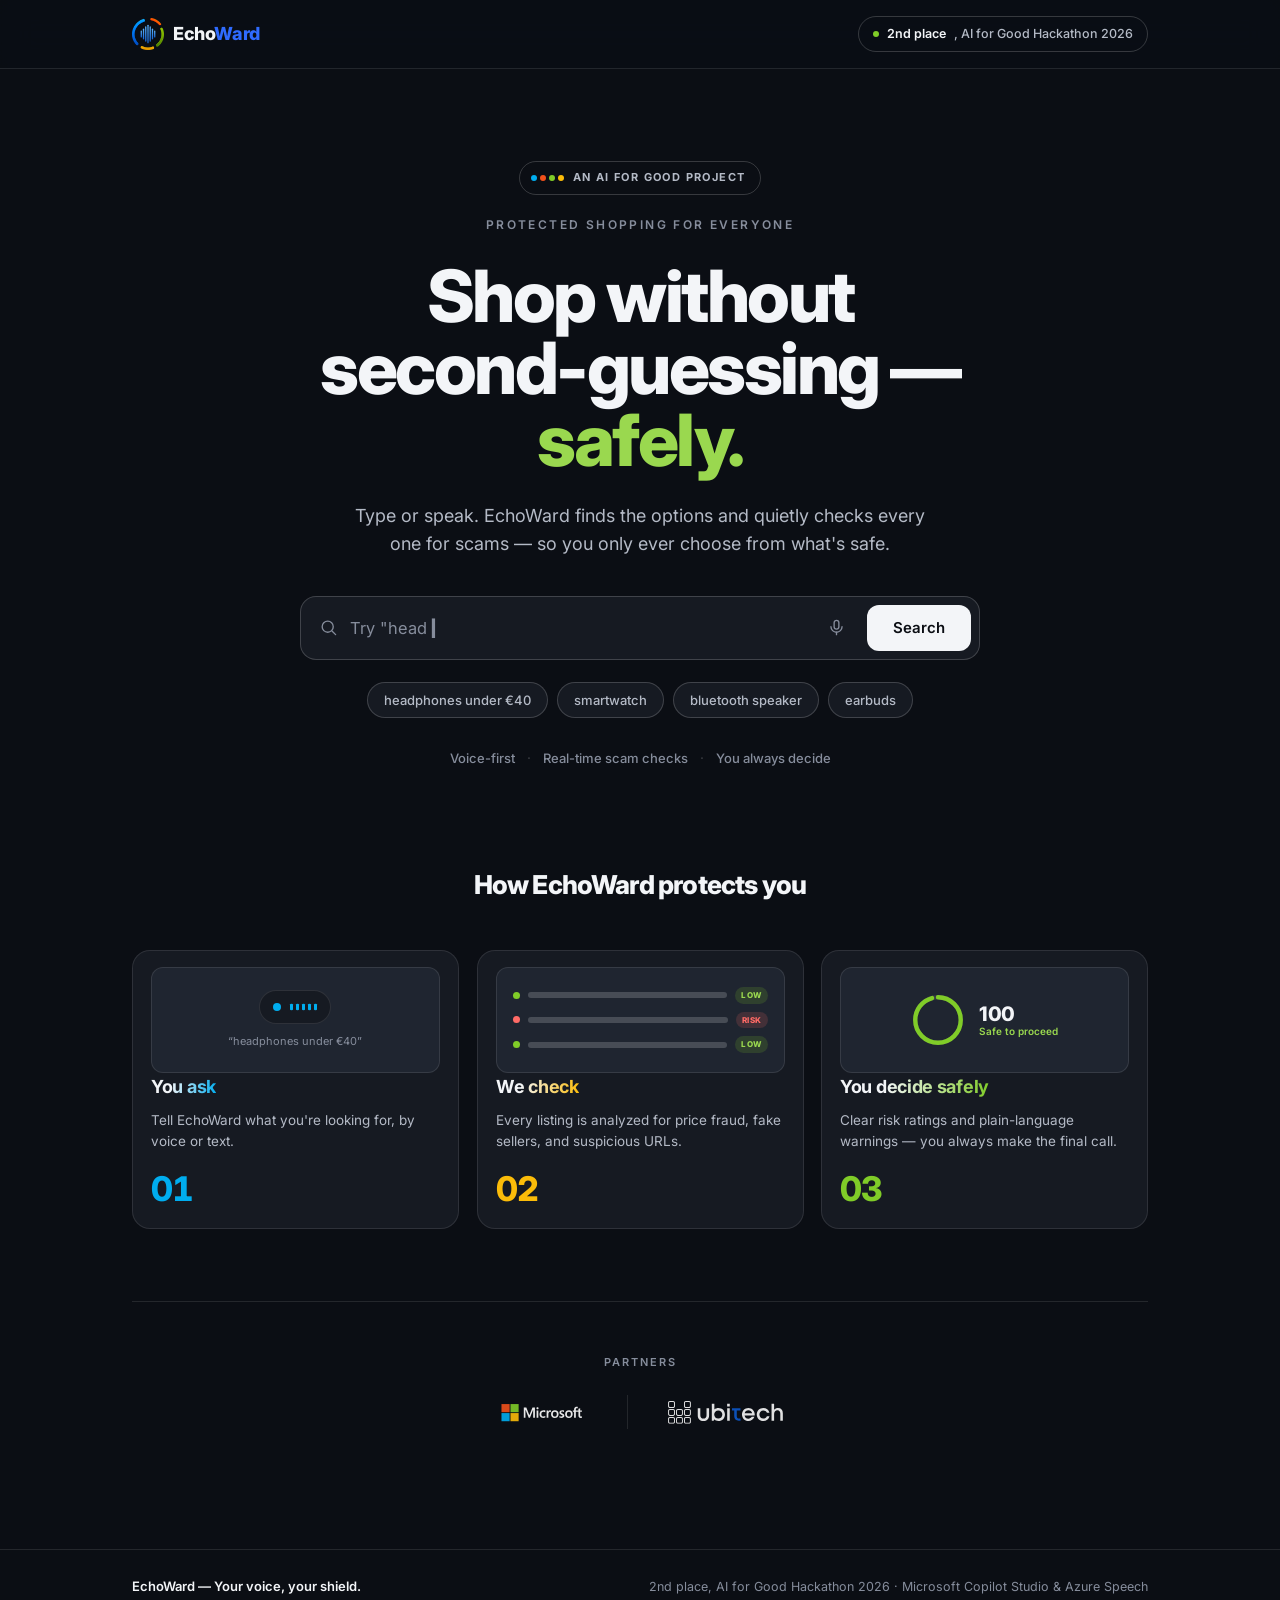
==== commit ac2aab47: "feat(frontend): dark theme, animated brand logo, and spotlight step cards - Convert UI to a dark the" ====
--- a/index.html
+++ b/index.html
@@ -5,7 +5,7 @@
   <meta name="viewport" content="width=device-width, initial-scale=1.0" />
   <title>EchoWard — Your voice, your shield.</title>
   <meta name="description" content="EchoWard — a voice-first AI agent that protects vulnerable shoppers from online scams in real time." />
-  <meta name="theme-color" content="#ffffff" />
+  <meta name="theme-color" content="#0b0e14" />
   <link rel="preconnect" href="https://fonts.googleapis.com" />
   <link rel="preconnect" href="https://fonts.gstatic.com" crossorigin />
   <link href="https://fonts.googleapis.com/css2?family=Inter:wght@400;500;600;700;800;900&display=swap" rel="stylesheet" />
@@ -126,7 +126,7 @@
       <h2 class="section-title" data-reveal>How EchoWard protects you</h2>
       <div class="steps">
 
-        <article class="step" data-reveal>
+        <article class="step" data-reveal style="--kw:var(--ms-blue)">
           <div class="step-screen" aria-hidden="true">
             <div class="scr scr-ask">
               <div class="ask-pill">
@@ -136,12 +136,12 @@
               <span class="ask-cap">“headphones under €40”</span>
             </div>
           </div>
-          <span class="step-num">01</span>
           <h3>You <span class="mark blue">ask</span></h3>
           <p>Tell EchoWard what you're looking for, by voice or text.</p>
+          <span class="step-num">01</span>
         </article>
 
-        <article class="step" data-reveal style="transition-delay:.08s">
+        <article class="step" data-reveal style="transition-delay:.08s;--kw:var(--ms-yellow)">
           <div class="step-screen" aria-hidden="true">
             <div class="scr scr-check">
               <div class="chk-row"><span class="chk-ic"></span><span class="chk-name"></span><span class="chk-tag low">LOW</span></div>
@@ -150,12 +150,12 @@
               <span class="chk-beam"></span>
             </div>
           </div>
-          <span class="step-num">02</span>
           <h3>We <span class="mark yellow">check</span></h3>
           <p>Every listing is analyzed for price fraud, fake sellers, and suspicious URLs.</p>
+          <span class="step-num">02</span>
         </article>
 
-        <article class="step" data-reveal style="transition-delay:.16s">
+        <article class="step" data-reveal style="transition-delay:.16s;--kw:var(--ms-green)">
           <div class="step-screen" aria-hidden="true">
             <div class="scr scr-decide">
               <svg class="dec-ring" viewBox="0 0 64 64" xmlns="http://www.w3.org/2000/svg">
@@ -165,9 +165,9 @@
               <div class="dec-meta"><strong>100</strong><span>Safe to proceed</span></div>
             </div>
           </div>
-          <span class="step-num">03</span>
           <h3>You decide <span class="mark green">safely</span></h3>
           <p>Clear risk ratings and plain-language warnings — you always make the final call.</p>
+          <span class="step-num">03</span>
         </article>
 
       </div>
@@ -179,7 +179,7 @@
       <div class="partner-row" data-reveal style="transition-delay:.06s">
         <img class="partner-logo ms" src="assets/microsoft-logo.svg" alt="Microsoft" width="99" height="33" />
         <span class="partner-divider" aria-hidden="true"></span>
-        <img class="partner-logo ubi" src="assets/ubitech-logo.png" alt="Ubitech" />
+        <img class="partner-logo ubi" src="assets/ubitech-logo-light.svg" alt="Ubitech" />
       </div>
     </section>
 
--- a/style.css
+++ b/style.css
@@ -3,30 +3,31 @@
    ============================================= */
 
 :root {
-  /* Ink + paper */
-  --ink: #0a0a0b;
-  --ink-2: #565960;
-  --ink-3: #8c8f97;
-  --paper: #ffffff;
-  --paper-2: #f6f6f7;
-  --line: #ececee;
-  --line-2: #e0e1e4;
-
-  /* Accent — Microsoft-green family (bright lime + readable deep tone) */
+  /* Dark theme — ink + surfaces */
+  --ink: #f3f5f8;
+  --ink-2: #b4bac6;
+  --ink-3: #868d9c;
+  --page: #0b0e14;
+  --paper: #161a22;
+  --paper-2: #1f2530;
+  --line: rgba(255, 255, 255, 0.10);
+  --line-2: rgba(255, 255, 255, 0.18);
+
+  /* Accent — Microsoft-green family (lime + bright tone for dark) */
   --accent: #80cc28;
-  --accent-strong: #3f7a12;
-  --accent-soft: #eef7e1;
+  --accent-strong: #9ad84f;
+  --accent-soft: rgba(128, 204, 40, 0.16);
   /* Microsoft logo palette — for keyword highlights */
   --ms-blue: #00adef;
   --ms-green: #80cc28;
   --ms-yellow: #fbbc09;
   --ms-red: #f1511b;
-  --amber: #8a6200;
-  --amber-soft: #f7f1e1;
-  --orange: #9a4513;
-  --orange-soft: #f7ede5;
-  --red: #b42318;
-  --red-soft: #fbeeec;
+  --amber: #e6b23a;
+  --amber-soft: rgba(230, 178, 58, 0.16);
+  --orange: #f0843f;
+  --orange-soft: rgba(240, 132, 63, 0.16);
+  --red: #ff6b66;
+  --red-soft: rgba(255, 107, 102, 0.16);
 
   --ease: cubic-bezier(0.22, 1, 0.36, 1);
   --radius-lg: 20px;
@@ -42,7 +43,7 @@
 
 body {
   font-family: 'Inter', 'SF Pro Display', system-ui, -apple-system, 'Segoe UI', sans-serif;
-  background: var(--paper);
+  background: var(--page);
   color: var(--ink);
   line-height: 1.6;
   min-height: 100vh;
@@ -54,17 +55,7 @@
 ::selection { background: rgba(124, 198, 42, 0.22); }
 .ic { display: block; flex: 0 0 auto; }
 .accent-text { color: var(--accent-strong); }
-.mark {
-  white-space: nowrap;
-  font-weight: inherit;
-  -webkit-background-clip: text;
-  background-clip: text;
-  -webkit-text-fill-color: transparent;
-  color: transparent;
-}
-.mark.blue { background-image: linear-gradient(95deg, var(--ink) 12%, var(--ms-blue)); }
-.mark.green { background-image: linear-gradient(95deg, var(--ink) 12%, var(--ms-green)); }
-.mark.yellow { background-image: linear-gradient(95deg, var(--ink) 22%, var(--ms-yellow)); }
+.mark { white-space: nowrap; }
 
 /* =============================================
    Header
@@ -74,7 +65,7 @@
   position: sticky;
   top: 0;
   z-index: 100;
-  background: rgba(255, 255, 255, 0.82);
+  background: rgba(11, 14, 20, 0.72);
   backdrop-filter: saturate(180%) blur(16px);
   -webkit-backdrop-filter: saturate(180%) blur(16px);
   border-bottom: 1px solid var(--line);
@@ -222,7 +213,7 @@
   height: 46px;
   padding: 0 26px;
   background: var(--ink);
-  color: #fff;
+  color: var(--page);
   border: none;
   border-radius: 12px;
   font-size: 15px;
@@ -400,7 +391,7 @@
   cursor: pointer;
   transition: all 0.2s var(--ease);
 }
-.card-action.safe { background: var(--accent); color: var(--ink); }
+.card-action.safe { background: var(--accent); color: #0b0e14; }
 .card-action.safe:hover { background: #6dbf20; transform: translateY(-1px); }
 .card-action.risky { background: var(--paper); color: var(--ink); border-color: var(--line-2); }
 .card-action.risky:hover { border-color: var(--ink); background: var(--paper-2); }
@@ -414,8 +405,8 @@
   backdrop-filter: blur(4px);
 }
 .scam-stamp .ic, .recommended-stamp .ic { width: 12px; height: 12px; }
-.recommended-stamp { left: 12px; background: rgba(238, 246, 240, 0.92); color: var(--accent); border: 1px solid rgba(17, 122, 61, 0.2); }
-.scam-stamp { right: 12px; background: rgba(251, 238, 236, 0.92); color: var(--red); border: 1px solid rgba(180, 35, 24, 0.2); }
+.recommended-stamp { left: 12px; background: rgba(128, 204, 40, 0.18); color: var(--accent-strong); border: 1px solid rgba(128, 204, 40, 0.32); backdrop-filter: blur(6px); }
+.scam-stamp { right: 12px; background: rgba(255, 107, 102, 0.18); color: var(--red); border: 1px solid rgba(255, 107, 102, 0.32); backdrop-filter: blur(6px); }
 
 /* =============================================
    How it works (editorial)
@@ -424,9 +415,25 @@
 .how-it-works { margin-top: 96px; }
 .section-title { text-align: center; font-size: 26px; font-weight: 800; letter-spacing: -0.8px; color: var(--ink); margin-bottom: 44px; }
 
-.steps { display: grid; grid-template-columns: repeat(3, 1fr); gap: 18px; }
+.steps { display: grid; grid-template-columns: repeat(3, 1fr); gap: 18px; position: relative; }
+.steps::before {
+  content: "";
+  position: absolute;
+  inset: -18px;
+  border-radius: 28px;
+  background: rgba(7, 9, 13, 0);
+  pointer-events: none;
+  z-index: 2;
+  transition: background 0.45s var(--ease);
+}
+@media (hover: hover) {
+  .steps:hover::before { background: rgba(7, 9, 13, 0.82); }
+}
 .step {
   position: relative;
+  z-index: 1;
+  display: flex;
+  flex-direction: column;
   background: var(--paper);
   border: 1px solid var(--line);
   border-radius: 18px;
@@ -435,25 +442,29 @@
   transition: transform 0.5s var(--ease), box-shadow 0.5s var(--ease), opacity 0.35s var(--ease), border-color 0.35s var(--ease);
   will-change: transform;
 }
-.step-num { display: block; font-size: 12px; font-weight: 700; color: var(--ink-3); letter-spacing: 1px; margin: 16px 0 10px; font-variant-numeric: tabular-nums; }
-.step h3 { font-size: 18px; font-weight: 700; letter-spacing: -0.3px; margin-bottom: 8px; color: var(--ink); }
+.step-num { display: block; font-size: 34px; font-weight: 800; color: var(--kw, var(--ink-3)); letter-spacing: -1px; line-height: 1; margin: auto 0 0; padding-top: 20px; font-variant-numeric: tabular-nums; }
+.step h3 {
+  width: fit-content;
+  font-size: 18px; font-weight: 700; letter-spacing: -0.3px; margin-bottom: 8px;
+  background-image: linear-gradient(95deg, var(--ink) 30%, var(--kw, var(--ink)));
+  -webkit-background-clip: text; background-clip: text;
+  -webkit-text-fill-color: transparent; color: transparent;
+}
 .step p { font-size: 13.5px; color: var(--ink-2); line-height: 1.55; }
 
 /* Cinematic hover: lift + zoom the focused card, recede the others */
 @media (hover: hover) {
-  .steps:hover .step { opacity: 0.5; transform: scale(0.965); }
   .step:hover {
-    opacity: 1;
-    transform: scale(1.08) translateY(-12px);
-    box-shadow: 0 46px 90px -34px rgba(10, 16, 32, 0.45);
-    border-color: var(--line-2);
+    transform: scale(1.05) translateY(-10px);
+    box-shadow: 0 40px 80px -28px rgba(0, 0, 0, 0.85), 0 0 0 1px rgba(255, 255, 255, 0.08);
+    border-color: rgba(255, 255, 255, 0.28);
     z-index: 5;
   }
 }
 
 /* Mini "screen" inside each card */
 .step-screen { height: 106px; border-radius: 12px; background: var(--paper-2); border: 1px solid var(--line); overflow: hidden; position: relative; }
-.scr { position: absolute; inset: 0; display: flex; align-items: center; justify-content: center; gap: 10px; padding: 12px; }
+.scr { position: absolute; inset: 0; display: flex; align-items: center; justify-content: center; gap: 10px; padding: 12px; transition: transform 0.45s var(--ease); }
 
 /* 01 — ask: voice pill + equalizer */
 .scr-ask { flex-direction: column; gap: 9px; }
@@ -559,7 +570,7 @@
 .modal-reason span:first-child { display: none; }
 .modal-question { font-size: 15px; font-weight: 700; margin: 22px 0 18px; color: var(--ink); }
 .modal-actions { display: flex; gap: 10px; flex-direction: column; }
-.btn-safe { padding: 14px; background: var(--accent); color: var(--ink); border: none; border-radius: var(--radius); font-size: 15px; font-weight: 700; font-family: inherit; cursor: pointer; transition: all 0.2s var(--ease); }
+.btn-safe { padding: 14px; background: var(--accent); color: #0b0e14; border: none; border-radius: var(--radius); font-size: 15px; font-weight: 700; font-family: inherit; cursor: pointer; transition: all 0.2s var(--ease); }
 .btn-safe:hover { background: #6dbf20; transform: translateY(-1px); }
 .btn-danger { padding: 13px; background: transparent; color: var(--ink-2); border: 1px solid var(--line-2); border-radius: var(--radius); font-size: 14px; font-weight: 500; font-family: inherit; cursor: pointer; transition: all 0.2s var(--ease); }
 .btn-danger:hover { border-color: var(--red); color: var(--red); }
@@ -570,7 +581,7 @@
 
 .toast {
   position: fixed; bottom: 32px; left: 50%; transform: translateX(-50%);
-  background: var(--ink); color: #fff;
+  background: var(--ink); color: var(--page);
   padding: 14px 26px; border-radius: 999px;
   font-size: 14.5px; font-weight: 500;
   box-shadow: 0 20px 40px -20px rgba(10, 10, 11, 0.6);
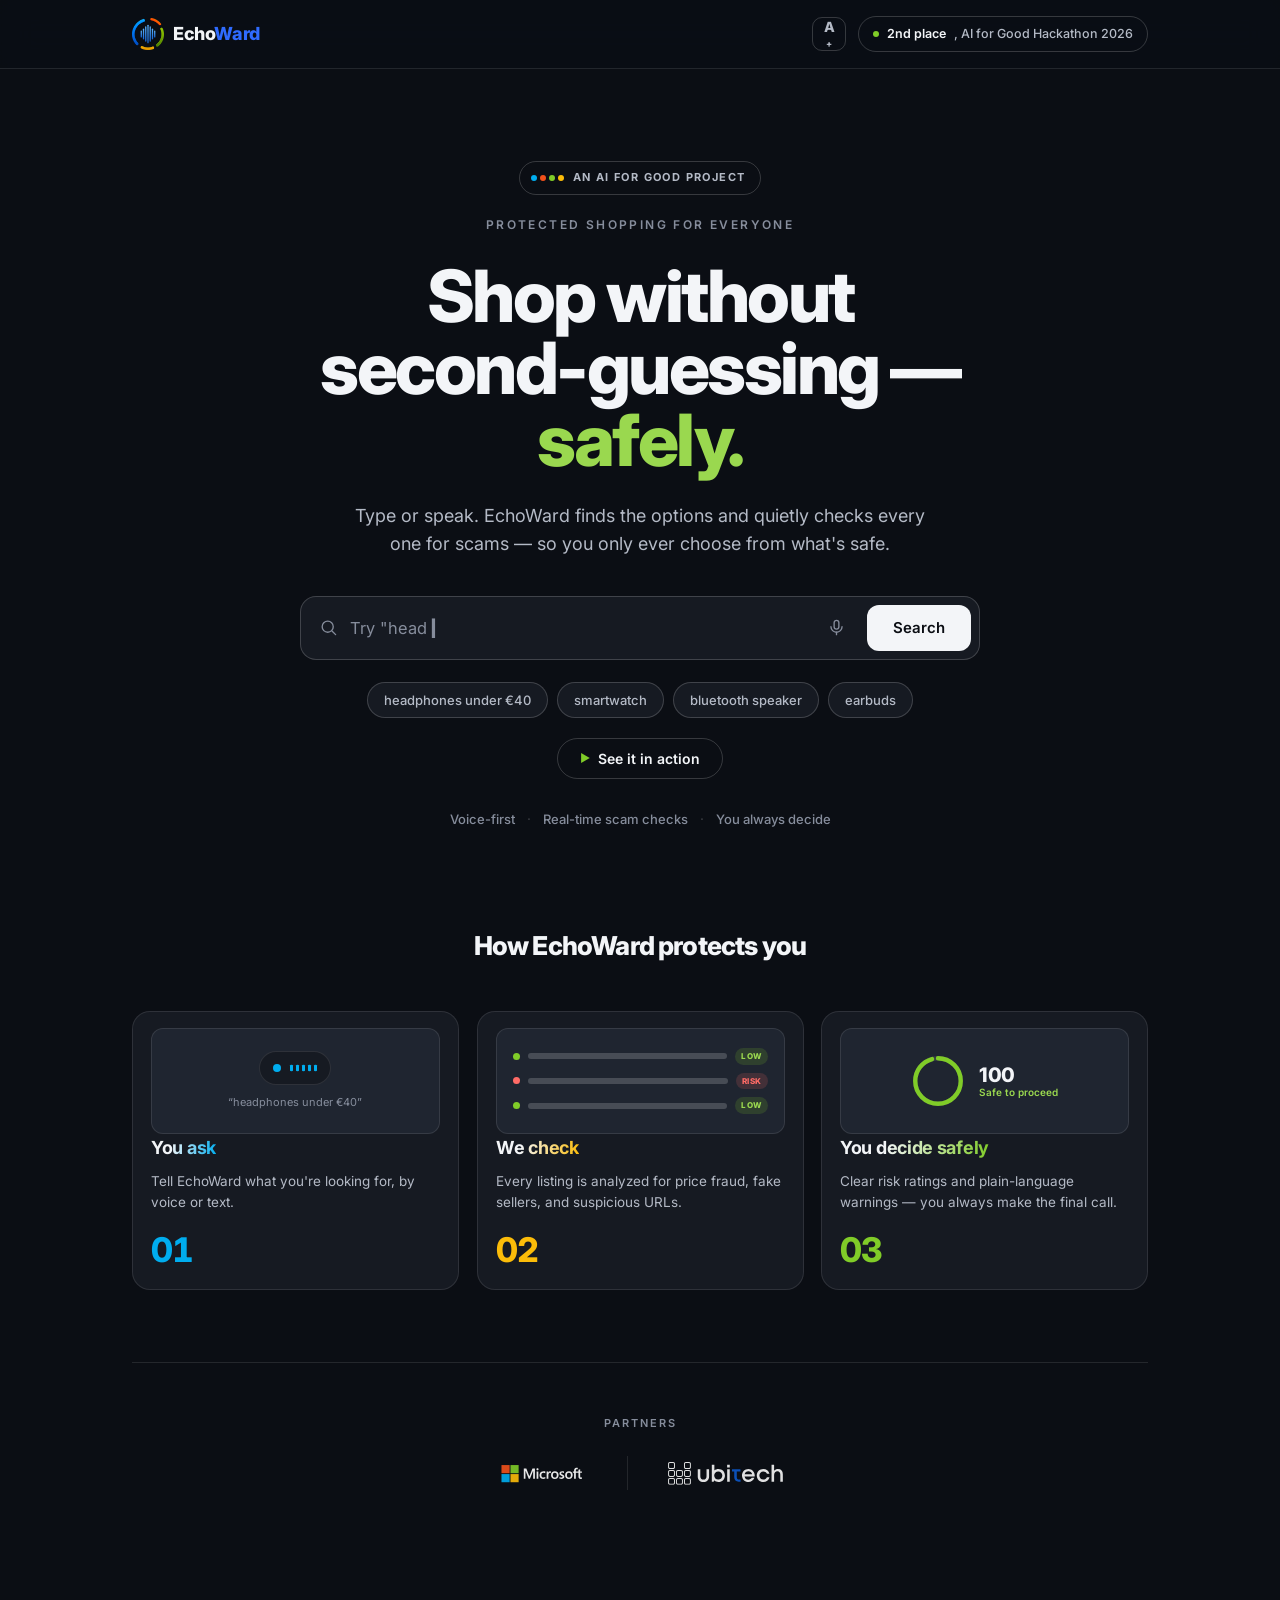
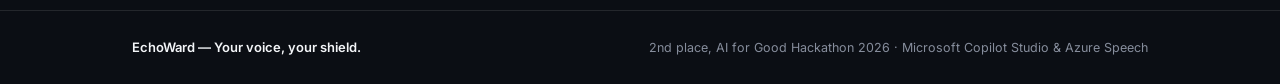
==== commit 3518e65d: "feat: accessibility, guided demo, favicon/OG, and repo cleanup - Accessibility: skip link, visible f" ====
--- a/index.html
+++ b/index.html
@@ -6,12 +6,21 @@
   <title>EchoWard — Your voice, your shield.</title>
   <meta name="description" content="EchoWard — a voice-first AI agent that protects vulnerable shoppers from online scams in real time." />
   <meta name="theme-color" content="#0b0e14" />
+  <link rel="icon" type="image/png" href="assets/echoward-mark.png" />
+  <link rel="apple-touch-icon" href="assets/echoward-mark.png" />
+  <meta property="og:title" content="EchoWard — Your voice, your shield." />
+  <meta property="og:description" content="A voice-first AI agent that protects vulnerable shoppers from online scams in real time." />
+  <meta property="og:type" content="website" />
+  <meta property="og:image" content="assets/echoward-logo.png" />
+  <meta name="twitter:card" content="summary_large_image" />
   <link rel="preconnect" href="https://fonts.googleapis.com" />
   <link rel="preconnect" href="https://fonts.gstatic.com" crossorigin />
   <link href="https://fonts.googleapis.com/css2?family=Inter:wght@400;500;600;700;800;900&display=swap" rel="stylesheet" />
   <link rel="stylesheet" href="style.css" />
 </head>
 <body>
+
+  <a class="skip-link" href="#searchInput">Skip to search</a>
 
   <!-- Scroll progress -->
   <div class="scroll-progress" aria-hidden="true"></div>
@@ -42,9 +51,14 @@
         </span>
         <span class="wordmark">Echo<span class="wm-accent">Ward</span></span>
       </a>
-      <div class="header-badge">
-        <span class="badge-dot" aria-hidden="true"></span>
-        <span class="badge-rank">2nd place</span><span class="badge-rest">, AI for Good Hackathon 2026</span>
+      <div class="header-actions">
+        <button id="textSizeBtn" class="a11y-btn" type="button" aria-pressed="false" title="Larger text" aria-label="Toggle larger text">
+          A<sup>+</sup>
+        </button>
+        <div class="header-badge">
+          <span class="badge-dot" aria-hidden="true"></span>
+          <span class="badge-rank">2nd place</span><span class="badge-rest">, AI for Good Hackathon 2026</span>
+        </div>
       </div>
     </div>
   </header>
@@ -94,6 +108,10 @@
         <button class="chip" data-query="earbuds">earbuds</button>
       </div>
 
+      <button id="demoBtn" class="demo-btn" type="button">
+        <span class="demo-ic" aria-hidden="true">▶</span> See it in action
+      </button>
+
       <!-- Trust line -->
       <p class="trust-row">
         <span>Voice-first</span><span class="sep" aria-hidden="true">·</span>
@@ -103,7 +121,7 @@
     </section>
 
     <!-- Status Bar -->
-    <div id="statusBar" class="status-bar hidden">
+    <div id="statusBar" class="status-bar hidden" role="status" aria-live="polite">
       <span class="status-spinner" aria-hidden="true"></span>
       <span id="statusText">Searching and checking safety…</span>
       <span class="scan-track" aria-hidden="true"></span>
@@ -194,7 +212,7 @@
   </footer>
 
   <!-- Warning Modal -->
-  <div id="warningModal" class="modal-overlay hidden">
+  <div id="warningModal" class="modal-overlay hidden" role="dialog" aria-modal="true" aria-labelledby="modalTitle">
     <div class="modal">
       <span class="modal-mark" aria-hidden="true">
         <svg viewBox="0 0 24 24" width="26" height="26" fill="none" stroke="currentColor" stroke-width="1.7" stroke-linecap="round" stroke-linejoin="round"><path d="M10.3 4 2 18.5A2 2 0 0 0 3.7 21.5h16.6a2 2 0 0 0 1.7-3L13.7 4a2 2 0 0 0-3.4 0Z" /><path d="M12 9.5v4.2" /><path d="M12 17.3h.01" /></svg>
@@ -265,5 +283,82 @@
       setTimeout(tick, 1300);
     })();
   </script>
+
+  <!-- Guided demo: auto-runs the scam-catch scenario -->
+  <script>
+    (function () {
+      var btn = document.getElementById('demoBtn');
+      if (!btn) return;
+      btn.addEventListener('click', function () {
+        var input = document.getElementById('searchInput');
+        var q = 'headphones under 40 euros';
+        if (input) input.value = q;
+        if (typeof runSearch === 'function') runSearch(q);
+        btn.disabled = true;
+        setTimeout(function () {
+          var crit = document.querySelector('.product-card.risk-critical');
+          if (crit) {
+            crit.scrollIntoView({ behavior: 'smooth', block: 'center' });
+            crit.classList.add('demo-pulse');
+            setTimeout(function () {
+              crit.classList.remove('demo-pulse');
+              var action = crit.querySelector('.card-action');
+              if (action) action.click();
+              btn.disabled = false;
+            }, 1500);
+          } else { btn.disabled = false; }
+        }, 1750);
+      });
+    })();
+  </script>
+
+  <!-- Accessibility: larger-text toggle + modal focus/keyboard handling -->
+  <script>
+    (function () {
+      // Larger-text toggle (persisted)
+      var tBtn = document.getElementById('textSizeBtn');
+      if (tBtn) {
+        var KEY = 'ew-large-text';
+        function apply(on) {
+          document.documentElement.classList.toggle('a11y-large', on);
+          tBtn.setAttribute('aria-pressed', on ? 'true' : 'false');
+        }
+        var saved = false;
+        try { saved = localStorage.getItem(KEY) === '1'; } catch (e) {}
+        apply(saved);
+        tBtn.addEventListener('click', function () {
+          var on = !document.documentElement.classList.contains('a11y-large');
+          apply(on);
+          try { localStorage.setItem(KEY, on ? '1' : '0'); } catch (e) {}
+        });
+      }
+
+      // Modal: focus management, Escape to close, focus trap
+      var modal = document.getElementById('warningModal');
+      if (modal) {
+        var lastFocus = null;
+        new MutationObserver(function () {
+          var open = !modal.classList.contains('hidden');
+          if (open) {
+            lastFocus = document.activeElement;
+            var no = document.getElementById('modalNo');
+            if (no) no.focus();
+          } else if (lastFocus) { lastFocus.focus(); lastFocus = null; }
+        }).observe(modal, { attributes: true, attributeFilter: ['class'] });
+
+        document.addEventListener('keydown', function (e) {
+          if (modal.classList.contains('hidden')) return;
+          if (e.key === 'Escape') { var no = document.getElementById('modalNo'); if (no) no.click(); }
+          if (e.key === 'Tab') {
+            var f = modal.querySelectorAll('button');
+            if (!f.length) return;
+            var first = f[0], last = f[f.length - 1];
+            if (e.shiftKey && document.activeElement === first) { e.preventDefault(); last.focus(); }
+            else if (!e.shiftKey && document.activeElement === last) { e.preventDefault(); first.focus(); }
+          }
+        });
+      }
+    })();
+  </script>
 </body>
 </html>
--- a/style.css
+++ b/style.css
@@ -684,3 +684,54 @@
   .wordmark { font-size: 17px; }
   .hero-title { font-size: 34px; }
 }
+
+/* =============================================
+   Accessibility + demo controls
+   ============================================= */
+
+:focus-visible { outline: 2px solid var(--accent); outline-offset: 2px; border-radius: 4px; }
+.search-bar input:focus-visible, .search-bar:focus-within { outline: none; }
+
+.skip-link {
+  position: fixed; top: 12px; left: 50%; transform: translate(-50%, -160%);
+  z-index: 300;
+  background: var(--ink); color: var(--page);
+  padding: 10px 18px; border-radius: 999px;
+  font-size: 13px; font-weight: 700; text-decoration: none;
+  transition: transform 0.2s var(--ease);
+}
+.skip-link:focus-visible { transform: translate(-50%, 0); outline-offset: 3px; }
+
+.header-actions { display: flex; align-items: center; gap: 12px; }
+.a11y-btn {
+  display: inline-grid; place-items: center;
+  width: 34px; height: 34px;
+  border: 1px solid var(--line-2); border-radius: 10px;
+  background: transparent; color: var(--ink-2);
+  font-size: 14px; font-weight: 800; font-family: inherit; cursor: pointer; line-height: 1;
+  transition: all 0.2s var(--ease);
+}
+.a11y-btn sup { font-size: 9px; }
+.a11y-btn:hover { color: var(--ink); border-color: var(--ink); }
+.a11y-btn[aria-pressed="true"] { background: var(--accent); color: #0b0e14; border-color: var(--accent); }
+
+html.a11y-large { zoom: 1.15; }
+
+.demo-btn {
+  display: inline-flex; align-items: center; gap: 8px;
+  margin-top: 20px;
+  padding: 11px 22px;
+  border: 1px solid var(--line-2); border-radius: 999px;
+  background: transparent; color: var(--ink);
+  font-size: 14px; font-weight: 600; font-family: inherit; cursor: pointer;
+  transition: all 0.2s var(--ease);
+}
+.demo-btn .demo-ic { color: var(--accent); font-size: 11px; }
+.demo-btn:hover { border-color: var(--accent); transform: translateY(-1px); }
+.demo-btn:disabled { opacity: 0.55; cursor: default; transform: none; }
+
+.product-card.demo-pulse { animation: demopulse 1.5s ease-in-out; }
+@keyframes demopulse {
+  0%, 100% { box-shadow: 0 0 0 0 rgba(255, 107, 102, 0); }
+  35% { box-shadow: 0 0 0 5px rgba(255, 107, 102, 0.55); }
+}
